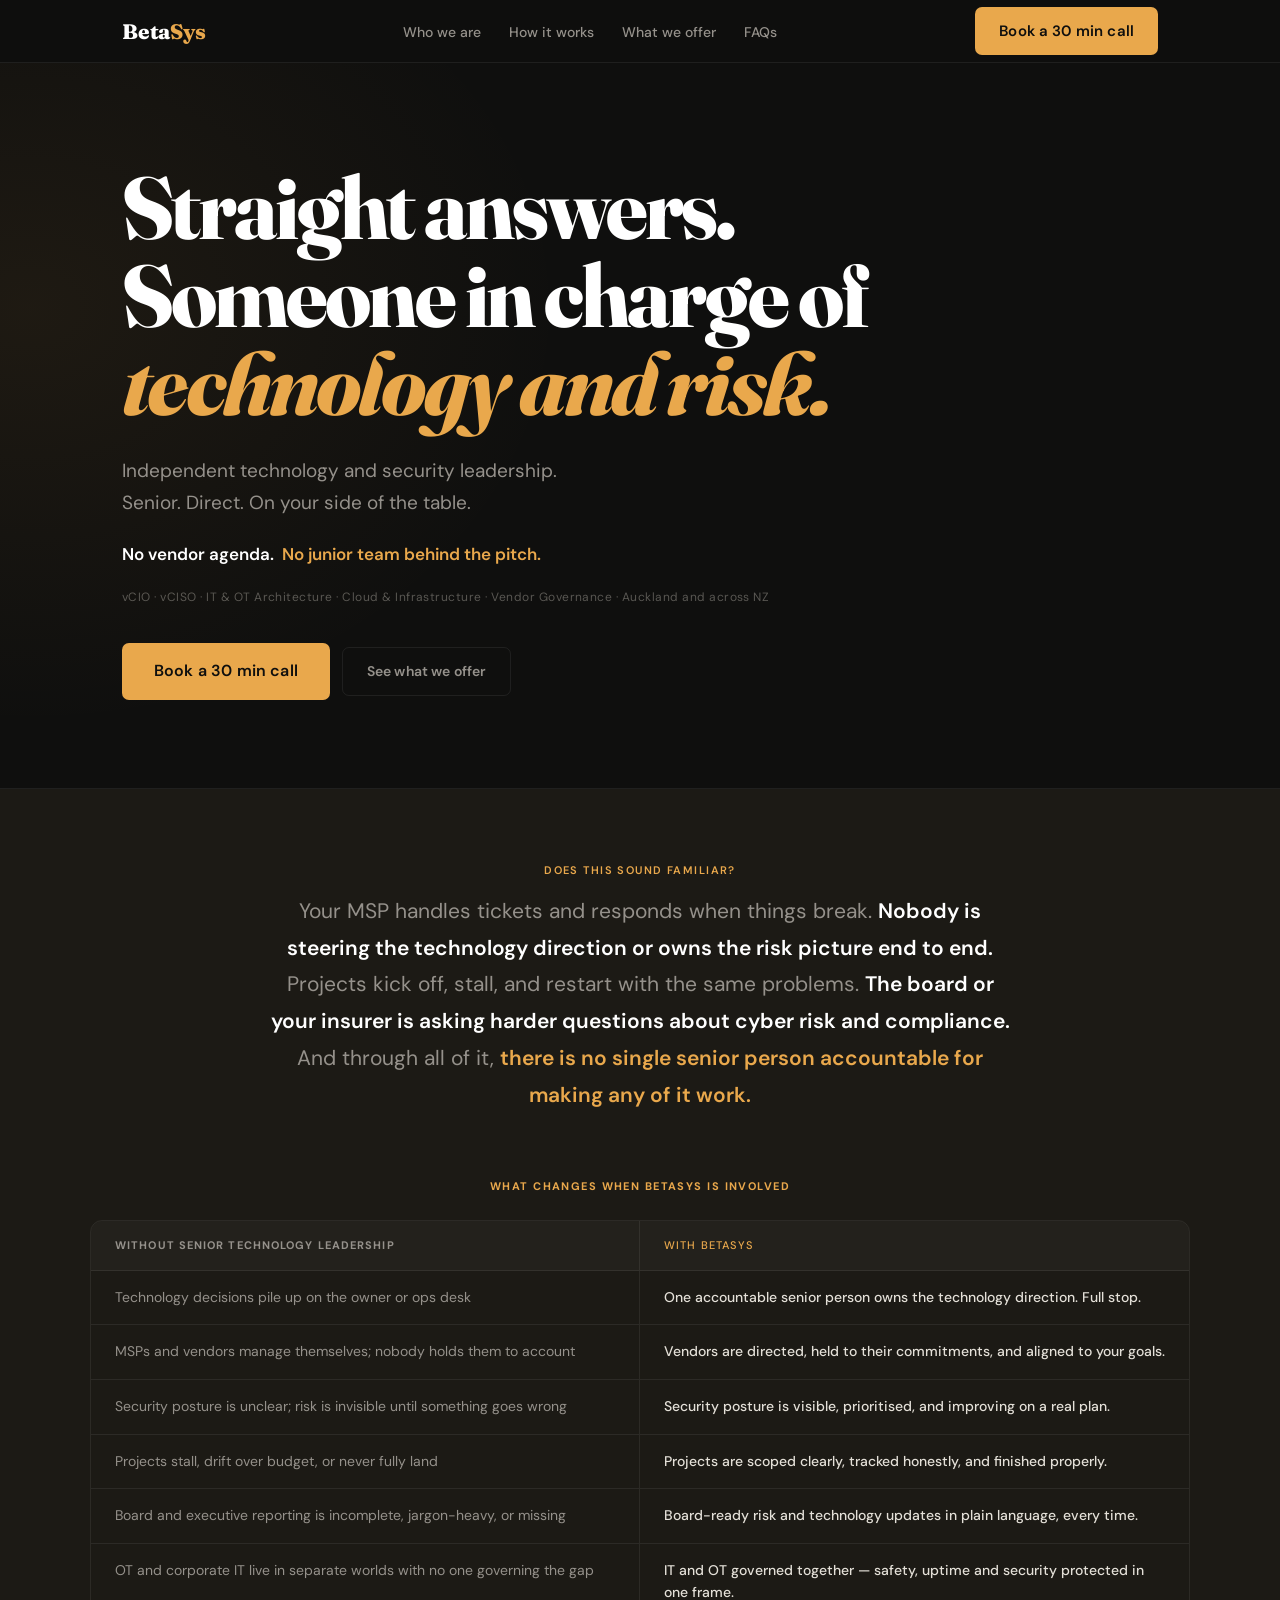
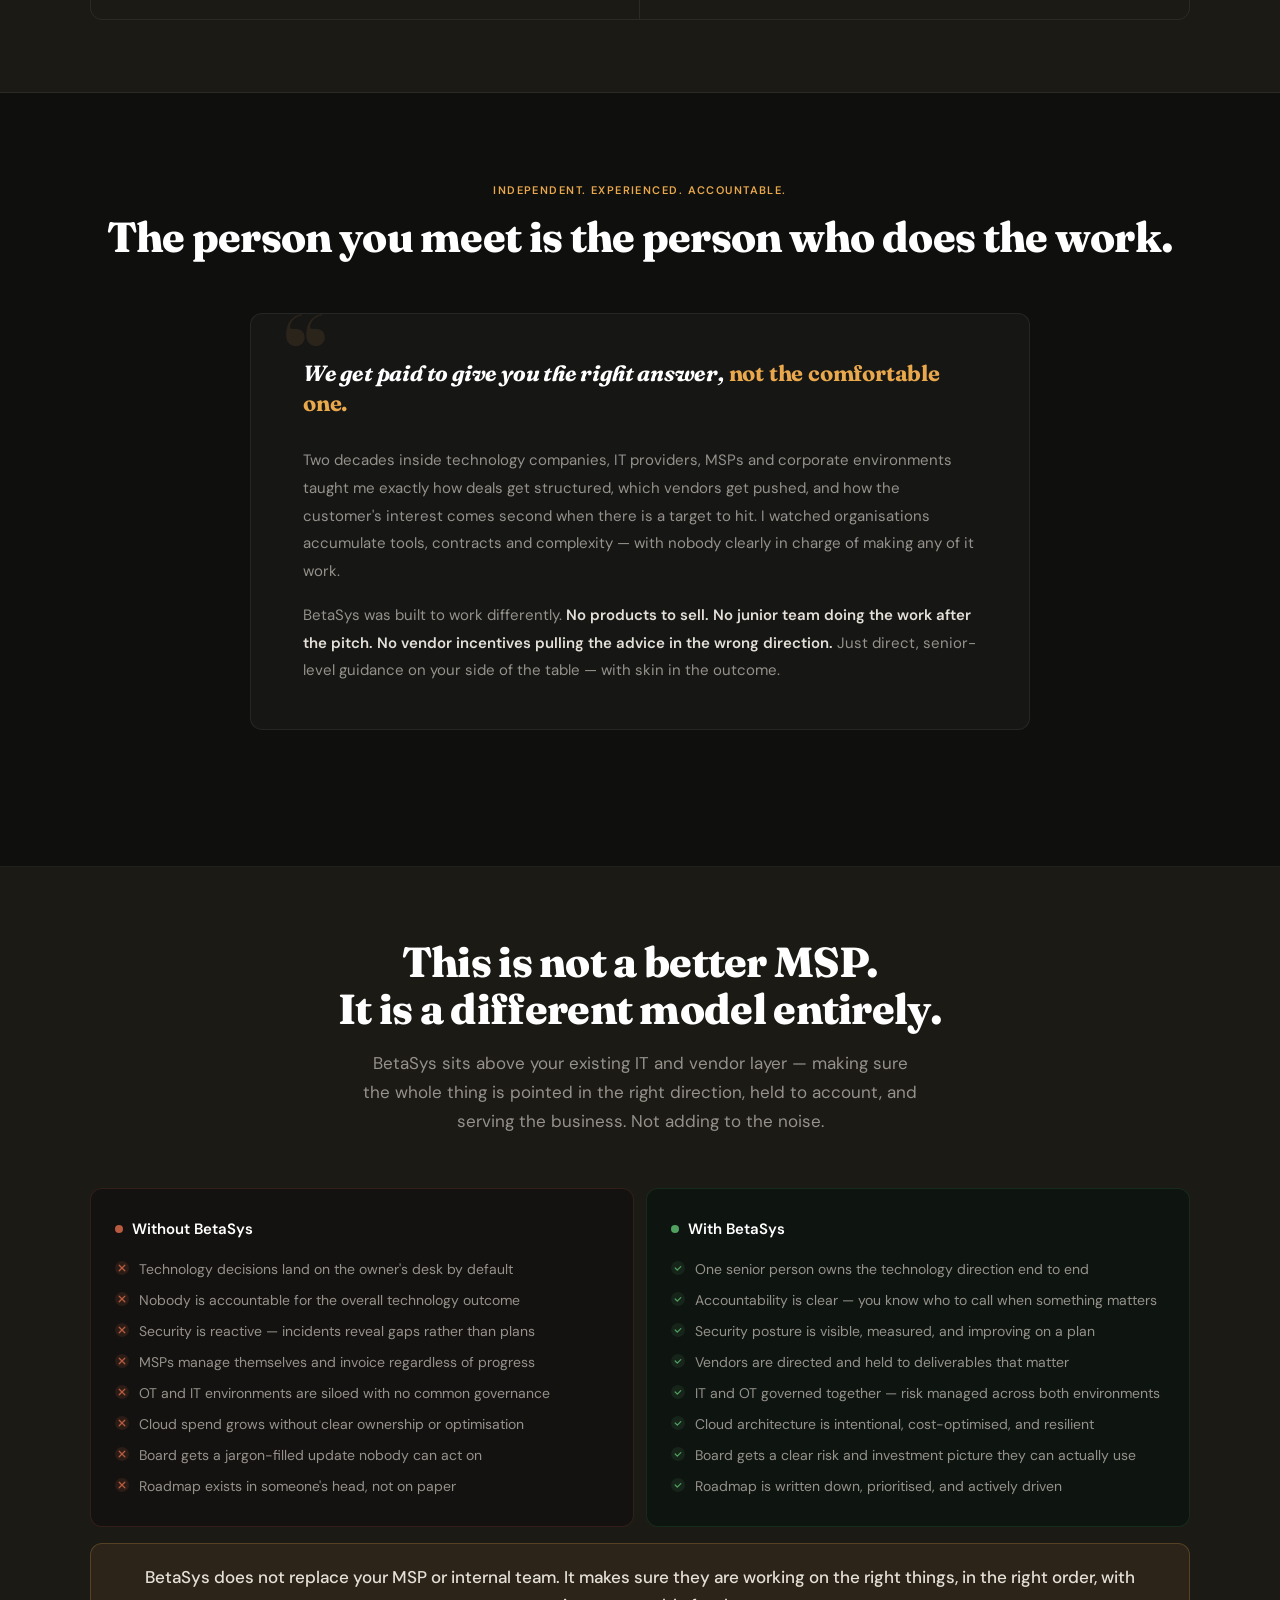
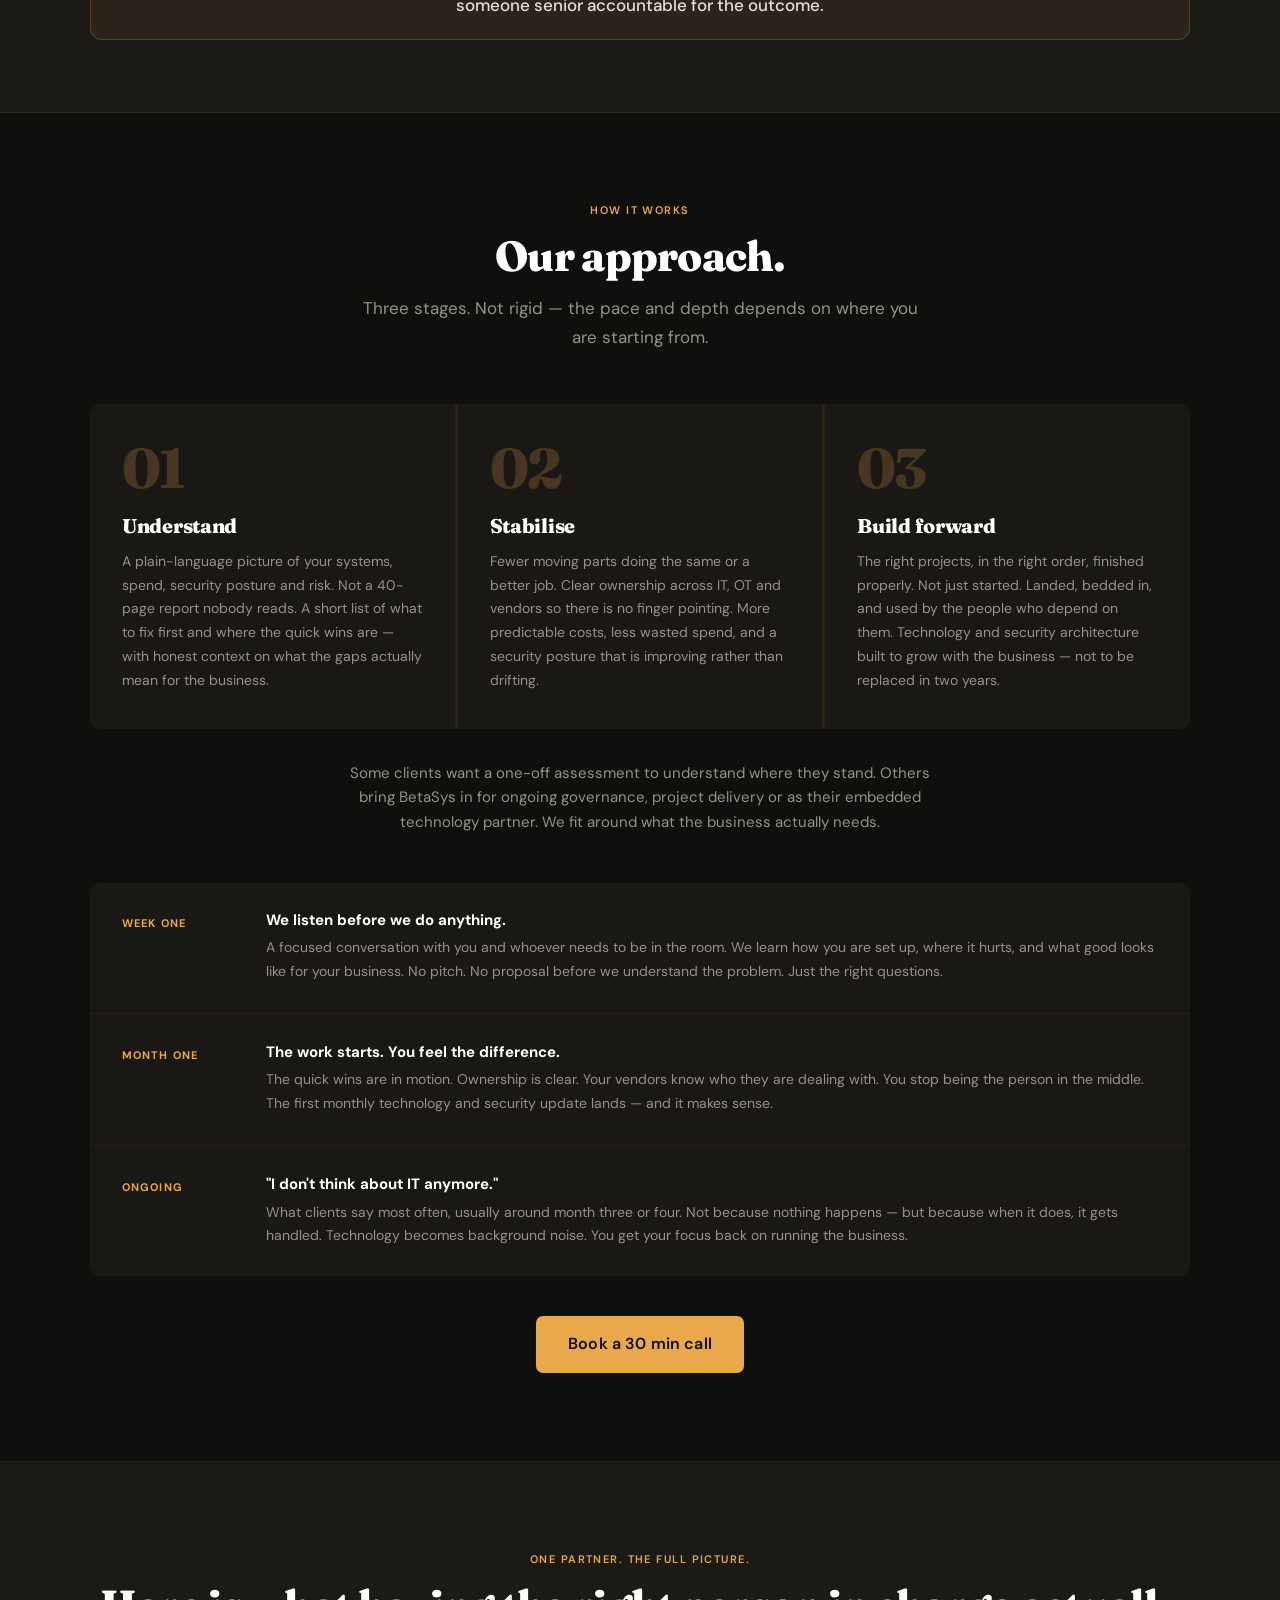
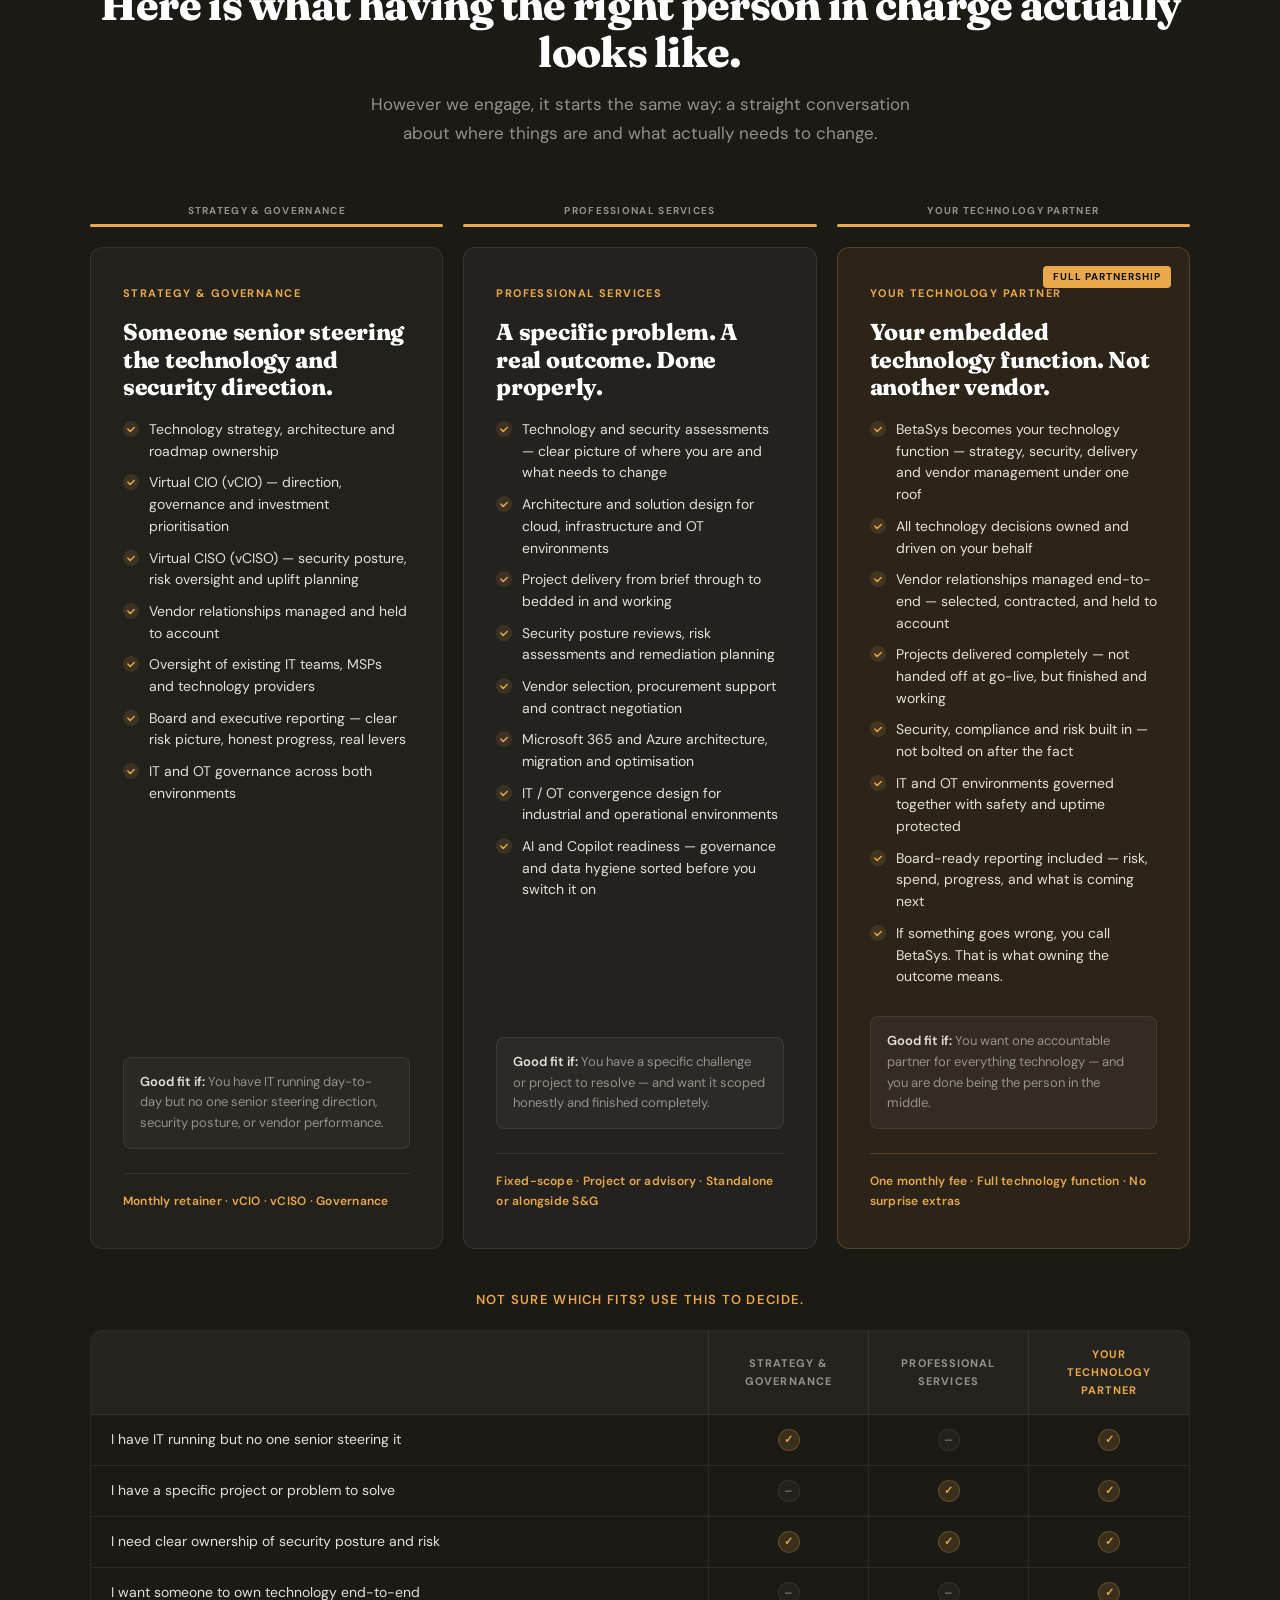
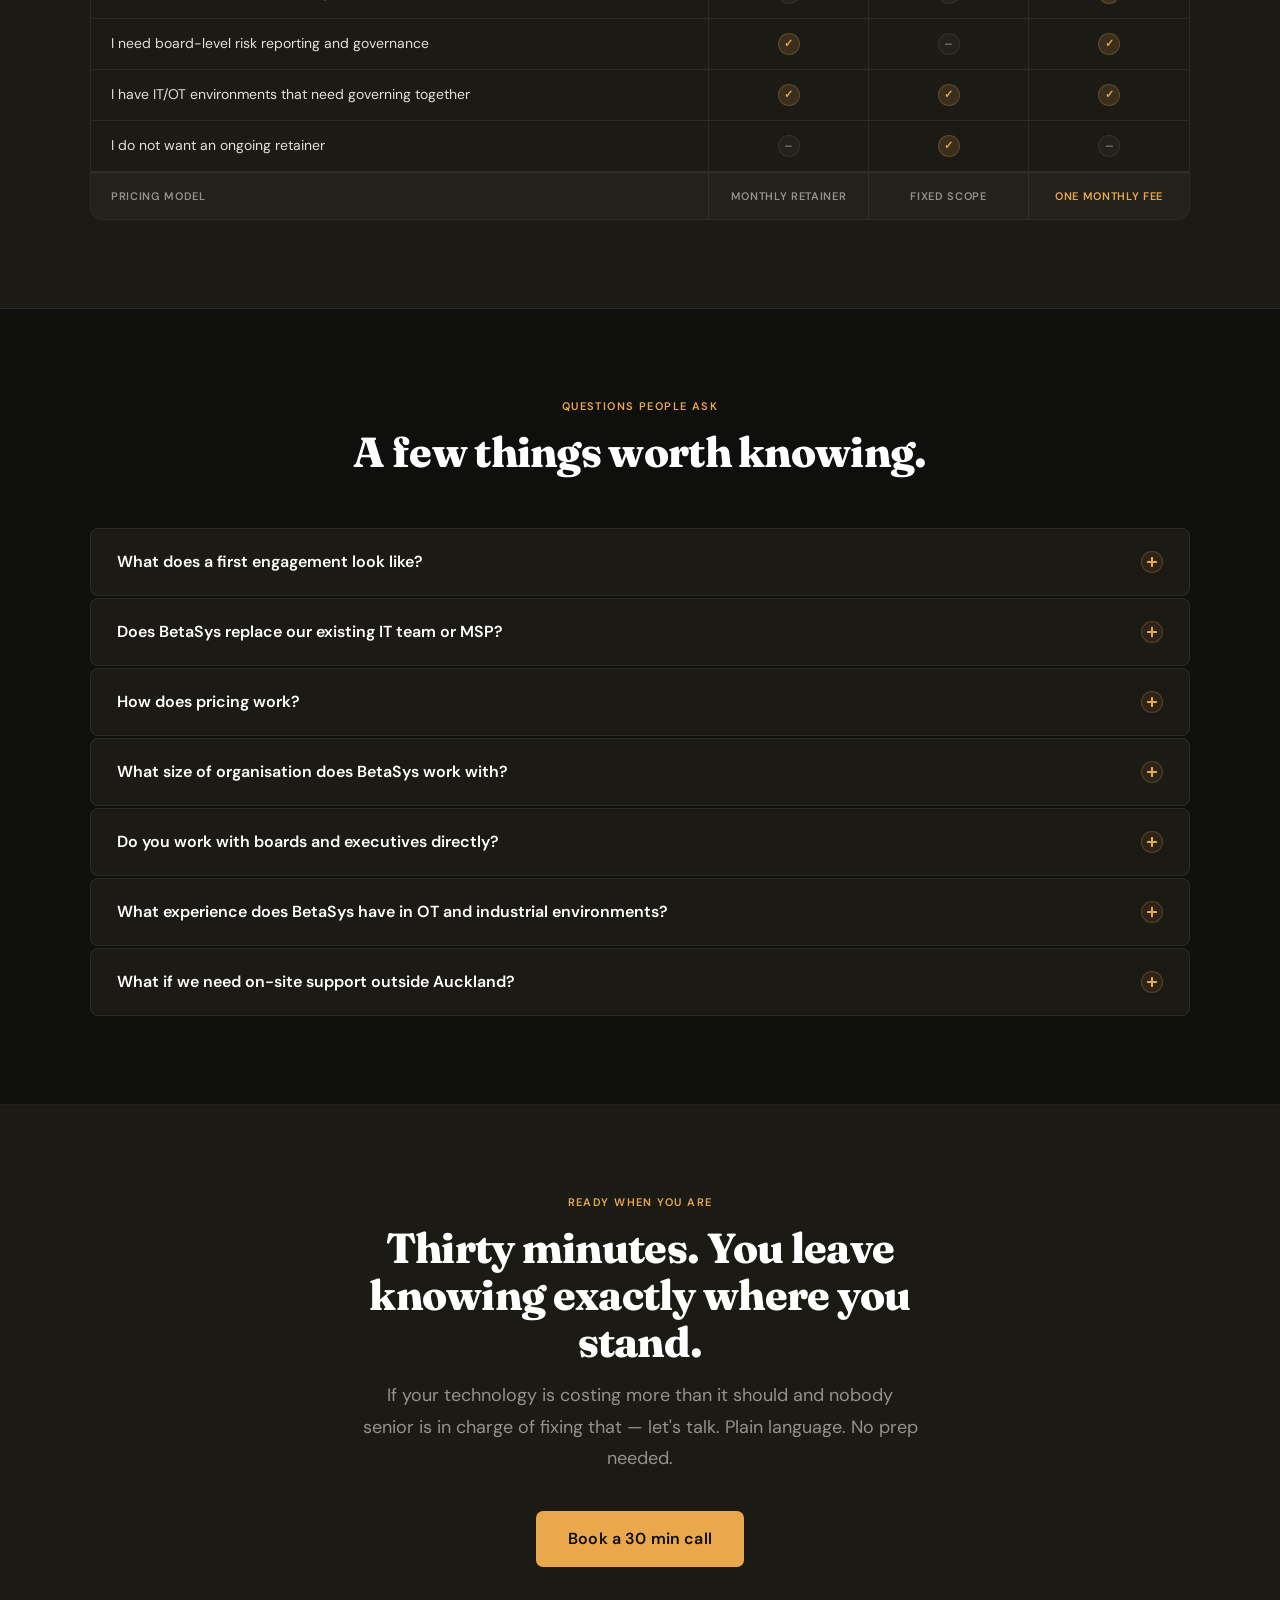
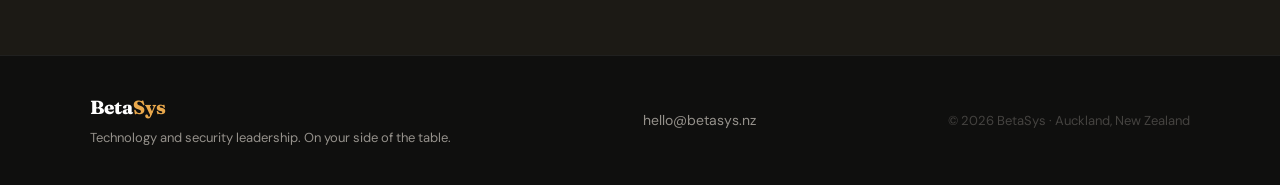
==== index.html @ af561f3f "Add files via upload" ====
<!DOCTYPE html>
<html lang="en">
<head>
  <meta charset="UTF-8" />
  <meta name="viewport" content="width=device-width, initial-scale=1.0" />
  <title>Technology &amp; Security Leadership · BetaSys · New Zealand</title>
  <meta name="description" content="BetaSys — independent vCIO, vCISO, cloud, OT and technology leadership for New Zealand businesses. No vendor incentives. No jargon. Auckland and across NZ." />
  <link rel="preconnect" href="https://fonts.googleapis.com" />
  <link rel="preconnect" href="https://fonts.gstatic.com" crossorigin />
  <link href="https://fonts.googleapis.com/css2?family=Fraunces:ital,opsz,wght@0,9..144,700;0,9..144,800;1,9..144,800&family=DM+Sans:ital,wght@0,300;0,400;0,500;0,600;1,400&display=swap" rel="stylesheet" />

  <style>
    *, *::before, *::after { box-sizing: border-box; margin: 0; padding: 0; }

    :root {
      --bg:        #0f0f0e;
      --bg-warm:   #1c1a15;
      --border:    rgba(255,255,255,0.07);
      --border-h:  rgba(255,255,255,0.13);
      --amber:     #e9a84c;
      --amber2:    #f2c078;
      --amber-dim: rgba(233,168,76,0.08);
      --amber-bd:  rgba(233,168,76,0.22);
      --text:      #e4e0d8;
      --muted:     #95918b;
      --white:     #ffffff;
      --radius:    12px;
      --max:       1100px;
      --head:      Fraunces, serif;
    }

    html { scroll-behavior: smooth; }

    body {
      background: var(--bg);
      color: var(--text);
      font-family: 'DM Sans', sans-serif;
      font-size: 17px;
      line-height: 1.65;
      -webkit-font-smoothing: antialiased;
    }

    /* NAV */
    nav {
      position: sticky; top: 0; z-index: 100;
      background: rgba(15,15,14,0.94);
      backdrop-filter: blur(18px);
      border-bottom: 1px solid var(--border);
    }
    .nav-inner {
      max-width: var(--max); margin: 0 auto;
      padding: 0 32px; height: 62px;
      display: flex; align-items: center; justify-content: space-between;
    }
    .logo { font-family: var(--head); font-size: 21px; font-weight: 800; color: var(--white); text-decoration: none; letter-spacing: -0.2px; }
    .logo span { color: var(--amber); }
    .nav-links { display: flex; gap: 28px; list-style: none; align-items: center; }
    .nav-links a { color: var(--muted); text-decoration: none; font-size: 14px; font-weight: 500; transition: color .18s; }
    .nav-links a:hover { color: var(--text); }

    /* BUTTONS */
    .btn {
      display: inline-block; padding: 12px 24px; border-radius: 7px;
      font-size: 15px; font-weight: 600; text-decoration: none; border: none;
      cursor: pointer; font-family: 'DM Sans', sans-serif;
      transition: all .2s; letter-spacing: 0.01em; white-space: nowrap;
    }
    .btn-primary { background: var(--amber); color: #0f0f0e; }
    .btn-primary:hover { background: var(--amber2); transform: translateY(-1px); box-shadow: 0 5px 22px rgba(233,168,76,0.28); }
    .btn-ghost { background: transparent; color: var(--muted); border: 1px solid var(--border); font-size: 14px; }
    .btn-ghost:hover { border-color: var(--border-h); color: var(--text); }
    .btn-large { padding: 15px 32px; font-size: 16px; }

    /* SHARED */
    section { padding: 88px 32px; position: relative; z-index: 1; }
    .inner { max-width: var(--max); margin: 0 auto; }
    .sec-label {
      display: block; font-size: 11px; font-weight: 600;
      letter-spacing: 0.13em; text-transform: uppercase;
      color: var(--amber); margin-bottom: 14px; text-align: center;
    }
    .sec-heading {
      font-family: var(--head); font-size: clamp(28px, 3.8vw, 42px);
      font-weight: 800; line-height: 1.12; letter-spacing: -0.7px;
      color: var(--white); margin-bottom: 14px; text-align: center;
    }
    .sec-sub { font-size: 17px; color: var(--muted); line-height: 1.7; max-width: 560px; margin: 0 auto; text-align: center; }
    .sec-hd { margin-bottom: 52px; }

    /* HERO */
    .hero-wrap { position: relative; overflow: hidden; border-bottom: 1px solid var(--border); }
    .hero-glow {
      position: absolute; top: -160px; left: -240px;
      width: 900px; height: 900px;
      background: radial-gradient(ellipse at 30% 45%, rgba(233,168,76,0.07) 0, transparent 60%);
      pointer-events: none;
    }
    .hero { max-width: var(--max); margin: 0 auto; padding: 100px 32px 88px; position: relative; z-index: 1; }
    .hero h1 {
      font-family: var(--head); font-size: clamp(48px, 7vw, 88px);
      font-weight: 800; line-height: 1.0; letter-spacing: -3px;
      color: var(--white); margin-bottom: 28px; max-width: 820px;
    }
    .hero h1 em { font-style: italic; color: var(--amber); }
    .hero-sub { font-size: 19px; color: var(--muted); line-height: 1.7; max-width: 480px; margin-bottom: 20px; }
    .hero-callout { font-size: 17px; font-weight: 600; color: var(--amber); margin-bottom: 20px; display: block; }
    .hero-tag { font-size: 12px; color: rgba(149,145,139,0.55); letter-spacing: 0.04em; margin-bottom: 36px; display: block; }
    .hero-ctas { display: flex; gap: 12px; flex-wrap: wrap; align-items: center; }

    /* PAIN */
    .pain { background: var(--bg-warm); border-bottom: 1px solid var(--border); padding: 72px 32px; }
    .pain-statement {
      font-size: clamp(17px, 2.1vw, 21px); color: var(--text);
      line-height: 1.75; max-width: 740px; margin: 0 auto 48px; text-align: center;
    }
    .ps-muted { color: var(--muted); }
    .ps-white { color: var(--white); font-weight: 600; }
    .ps-amber { color: var(--amber); font-weight: 600; }

    /* COMP TABLE */
    .comp-wrap { margin-top: 64px; }
    .comp-label { text-align: center; font-size: 11px; font-weight: 700; letter-spacing: 0.13em; text-transform: uppercase; color: var(--amber); margin-bottom: 24px; display: block; }
    .comp-table { border: 1px solid var(--border); border-radius: var(--radius); overflow: hidden; }
    .comp-head { display: grid; grid-template-columns: 1fr 1fr; background: rgba(255,255,255,0.03); border-bottom: 1px solid var(--border); }
    .comp-row  { display: grid; grid-template-columns: 1fr 1fr; border-bottom: 1px solid var(--border); transition: background .15s; }
    .comp-row:last-child { border-bottom: none; }
    .comp-row:hover { background: rgba(255,255,255,0.02); }
    .comp-cell { padding: 16px 24px; font-size: 14px; line-height: 1.55; border-right: 1px solid var(--border); }
    .comp-cell:last-child { border-right: none; }
    .comp-cell.head { font-size: 11px; font-weight: 700; letter-spacing: 0.1em; text-transform: uppercase; color: var(--muted); }
    .comp-cell.head.ours { color: var(--amber); }
    .comp-cell.theirs { color: var(--muted); }
    .comp-cell.ours { color: var(--text); font-weight: 500; }

    /* ABOUT / ORIGIN */
    .origin-panel {
      background: rgba(255,255,255,0.03); border: 1px solid var(--border);
      border-radius: var(--radius); padding: 44px 52px;
      margin: 0 auto 48px; position: relative; overflow: hidden; max-width: 780px;
    }
    .origin-panel::before {
      content: '\201C'; position: absolute; top: -4px; left: 34px;
      font-family: var(--head); font-size: 100px; font-weight: 800;
      color: rgba(233,168,76,0.1); line-height: 1; pointer-events: none;
    }
    .origin-pull {
      font-family: var(--head); font-size: clamp(17px, 2vw, 22px);
      font-weight: 700; font-style: italic; color: var(--white);
      line-height: 1.4; letter-spacing: -0.2px; margin-bottom: 28px;
      position: relative; z-index: 1; max-width: 700px;
    }
    .origin-pull em { color: var(--amber); font-style: normal; }
    .origin-body { font-size: 15px; color: var(--muted); line-height: 1.85; position: relative; z-index: 1; }
    .origin-body p + p { margin-top: 16px; }
    .origin-body strong { color: var(--text); font-weight: 600; }

    /* PERSON CARD */
    .t-card {
      background: rgba(255,255,255,0.04); border: 1px solid var(--border);
      border-radius: var(--radius); padding: 36px 32px; transition: border-color .22s;
      text-align: center; display: flex; flex-direction: column; align-items: center;
      max-width: 540px; margin: 0 auto;
    }
    .t-card:hover { border-color: var(--amber-bd); }
    .t-avatar {
      width: 52px; height: 52px; border-radius: 50%;
      background: var(--amber-dim); border: 2px solid var(--amber-bd);
      display: flex; align-items: center; justify-content: center;
      font-family: var(--head); font-size: 16px; font-weight: 700;
      color: var(--amber); margin-bottom: 18px;
    }
    .t-name { font-family: 'DM Sans', sans-serif; font-size: 19px; font-weight: 600; color: var(--white); margin-bottom: 4px; }
    .t-role { font-size: 11px; font-weight: 600; letter-spacing: 0.08em; text-transform: uppercase; color: var(--amber); margin-bottom: 16px; }
    .t-divider { width: 32px; height: 1px; background: var(--amber-bd); margin: 0 auto 16px; }
    .t-card p { font-size: 15px; color: var(--muted); line-height: 1.8; max-width: 420px; }
    .team-footer {
      background: var(--amber-dim); border: 1px solid var(--amber-bd);
      border-radius: var(--radius); padding: 20px 28px; text-align: center; margin-top: 16px;
      max-width: 540px; margin-left: auto; margin-right: auto;
    }
    .team-footer p { font-family: 'DM Sans', sans-serif; font-size: 17px; font-weight: 500; color: var(--text); line-height: 1.6; }

    /* OPTIONS / TIERS */
    .tier-connector { display: grid; grid-template-columns: 1fr 1fr 1fr; gap: 20px; margin-bottom: 0; }
    .tier-label-wrap { display: flex; flex-direction: column; align-items: center; gap: 0; }
    .tier-label-text { font-size: 10px; font-weight: 700; letter-spacing: 0.13em; text-transform: uppercase; color: var(--muted); padding: 4px 0; }
    .tier-line { width: 100%; height: 3px; border-radius: 2px; background: var(--border); }
    .tier-line.active { background: var(--amber); }
    .options-grid { display: grid; grid-template-columns: 1fr 1fr 1fr; gap: 20px; margin-top: 20px; align-items: stretch; }
    .opt-card { display: flex; flex-direction: column; border-radius: var(--radius); padding: 36px 32px; border: 1px solid var(--border); transition: border-color .22s; }
    .opt-card:hover { border-color: var(--border-h); }
    .opt-card.tier-sg { background: rgba(255,255,255,0.03); }
    .opt-card.tier-ps { background: rgba(255,255,255,0.04); border-color: rgba(255,255,255,0.09); }
    .opt-card.tier-ytt { background: var(--amber-dim); border-color: var(--amber-bd); position: relative; overflow: hidden; }
    .opt-card.tier-ytt:hover { border-color: rgba(233,168,76,0.4); }
    .opt-card.tier-ytt::after {
      content: 'Full Partnership'; position: absolute; top: 18px; right: 18px;
      font-size: 10px; font-weight: 700; letter-spacing: 0.1em; text-transform: uppercase;
      color: #0f0f0e; background: var(--amber); padding: 3px 10px; border-radius: 4px;
    }
    .opt-label { font-size: 11px; font-weight: 700; letter-spacing: 0.13em; text-transform: uppercase; color: var(--amber); margin-bottom: 16px; }
    .opt-card h3 { font-family: var(--head); font-size: clamp(18px,1.8vw,24px); font-weight: 800; line-height: 1.2; letter-spacing: -0.3px; color: var(--white); margin-bottom: 18px; }
    .opt-includes { list-style: none; display: flex; flex-direction: column; gap: 10px; margin-bottom: 28px; flex-grow: 1; }
    .opt-includes li { display: flex; align-items: flex-start; gap: 10px; font-size: 14px; color: var(--text); line-height: 1.55; }
    .opt-includes li::before {
      content: ''; width: 16px; height: 16px; flex-shrink: 0; margin-top: 2px;
      background: url("data:image/svg+xml,%3Csvg xmlns='http://www.w3.org/2000/svg' viewBox='0 0 20 20'%3E%3Ccircle cx='10' cy='10' r='10' fill='%23e9a84c' fill-opacity='.13'/%3E%3Cpath d='M6 10l3 3 5-5' stroke='%23e9a84c' stroke-width='1.8' stroke-linecap='round' stroke-linejoin='round' fill='none'/%3E%3C/svg%3E") center/cover no-repeat;
    }
    .opt-fit { font-size: 13px; color: var(--muted); line-height: 1.6; padding: 14px 16px; border-radius: 8px; background: rgba(255,255,255,0.04); border: 1px solid var(--border); margin-bottom: 24px; flex-shrink: 0; }
    .opt-fit strong { color: var(--text); font-weight: 600; }
    .opt-footer { font-size: 12px; font-weight: 600; color: var(--amber); padding-top: 18px; border-top: 1px solid var(--border); letter-spacing: 0.02em; margin-top: auto; }
    .opt-card.tier-ytt .opt-footer { border-color: var(--amber-bd); }

    /* DECISION MATRIX */
    .matrix-wrap { margin-top: 40px; }
    .matrix-intro { text-align: center; font-size: 13px; font-weight: 600; letter-spacing: 0.1em; text-transform: uppercase; color: var(--amber); margin-bottom: 20px; }
    .matrix { border: 1px solid var(--border); border-radius: var(--radius); overflow: hidden; }
    .matrix-head,
    .matrix-row,
    .matrix-foot { display: grid; grid-template-columns: 1fr 160px 160px 160px; }
    .matrix-head { background: rgba(255,255,255,0.04); border-bottom: 1px solid var(--border); }
    .matrix-row { border-bottom: 1px solid var(--border); transition: background .15s; }
    .matrix-row:last-child { border-bottom: none; }
    .matrix-row:hover { background: rgba(255,255,255,0.02); }
    .matrix-foot { background: rgba(255,255,255,0.03); border-top: 1px solid var(--border); }
    .mx-cell { padding: 14px 20px; display: flex; align-items: center; border-right: 1px solid var(--border); }
    .mx-cell:last-child { border-right: none; }
    .mx-cell.mx-col-head { justify-content: center; text-align: center; font-size: 11px; font-weight: 700; letter-spacing: 0.1em; text-transform: uppercase; color: var(--muted); }
    .mx-cell.mx-col-head.mx-ytt { color: var(--amber); }
    .mx-cell.mx-row-label { font-size: 14px; color: var(--text); line-height: 1.5; }
    .mx-cell.mx-val { justify-content: center; }
    .mx-yes { width: 22px; height: 22px; border-radius: 50%; flex-shrink: 0; background: rgba(233,168,76,0.15); border: 1px solid var(--amber-bd); display: flex; align-items: center; justify-content: center; font-size: 11px; color: var(--amber); font-weight: 700; }
    .mx-no  { width: 22px; height: 22px; border-radius: 50%; flex-shrink: 0; background: rgba(255,255,255,0.03); border: 1px solid var(--border); display: flex; align-items: center; justify-content: center; font-size: 13px; color: var(--muted); line-height: 1; }
    .mx-cell.mx-foot-label { font-size: 11px; font-weight: 600; letter-spacing: 0.06em; text-transform: uppercase; color: var(--muted); justify-content: center; text-align: center; }
    .mx-cell.mx-foot-label.mx-ytt { color: var(--amber); }

    /* STEPS / HOW IT WORKS */
    .steps-row { display: grid; grid-template-columns: repeat(3,1fr); gap: 3px; background: rgba(233,168,76,0.12); border-radius: var(--radius); overflow: hidden; margin-bottom: 32px; }
    .step { background: #1a1814; padding: 36px 32px; transition: background .22s; }
    .step:hover { background: #1f1c17; }
    .step-num { font-family: var(--head); font-size: 56px; font-weight: 800; color: rgba(233,168,76,0.22); line-height: 1; margin-bottom: 18px; transition: color .25s; display: block; letter-spacing: -2px; }
    .step:hover .step-num { color: rgba(233,168,76,0.5); }
    .step h3 { font-family: var(--head); font-size: 20px; font-weight: 800; color: var(--white); margin-bottom: 12px; line-height: 1.2; letter-spacing: -0.3px; }
    .step p  { font-size: 14px; color: var(--muted); line-height: 1.7; }
    .steps-note { text-align: center; font-size: 15px; color: var(--muted); line-height: 1.65; max-width: 580px; margin: 0 auto; }
    .mid-cta { text-align: center; }

    /* TIMELINE */
    .timeline { margin-top: 48px; display: flex; flex-direction: column; gap: 3px; background: var(--amber-dim); border-radius: var(--radius); overflow: hidden; }
    .tl-item { background: #1a1814; padding: 28px 32px; display: grid; grid-template-columns: 120px 1fr; gap: 24px; align-items: start; transition: background .2s; }
    .tl-item:hover { background: #1f1c17; }
    .tl-when  { font-size: 11px; font-weight: 700; letter-spacing: 0.1em; text-transform: uppercase; color: var(--amber); padding-top: 3px; }
    .tl-title { font-size: 15px; font-weight: 700; color: var(--white); margin-bottom: 6px; line-height: 1.3; }
    .tl-body  { font-size: 14px; color: var(--muted); line-height: 1.7; }

    /* BEFORE / AFTER */
    .ba-grid { display: grid; grid-template-columns: 1fr 1fr; gap: 12px; margin-bottom: 0; }
    .ba-card { border-radius: var(--radius); padding: 28px 24px; border: 1px solid var(--border); }
    .ba-card.bef { background: #141210; border-color: rgba(180,90,60,0.18); }
    .ba-card.aft { background: #0e1410; border-color: rgba(70,150,80,0.18); }
    .ba-head { display: flex; align-items: center; gap: 9px; margin-bottom: 16px; }
    .ba-dot { width: 8px; height: 8px; border-radius: 50%; flex-shrink: 0; }
    .bef .ba-dot { background: #b85a40; }
    .aft .ba-dot { background: #50a060; }
    .ba-head h3 { font-size: 15px; font-weight: 600; color: var(--white); }
    .ba-list { list-style: none; display: flex; flex-direction: column; gap: 8px; }
    .ba-list li { display: flex; align-items: flex-start; gap: 10px; font-size: 14px; color: var(--muted); }
    .ba-list li::before { content: ''; width: 14px; height: 14px; flex-shrink: 0; margin-top: 3px; }
    .bef .ba-list li::before { background: url("data:image/svg+xml,%3Csvg xmlns='http://www.w3.org/2000/svg' viewBox='0 0 20 20'%3E%3Ccircle cx='10' cy='10' r='10' fill='%23b85a40' fill-opacity='.14'/%3E%3Cpath d='M6 14l8-8M14 14L6 6' stroke='%23b85a40' stroke-width='1.8' stroke-linecap='round' fill='none'/%3E%3C/svg%3E") center/cover no-repeat; }
    .aft .ba-list li::before { background: url("data:image/svg+xml,%3Csvg xmlns='http://www.w3.org/2000/svg' viewBox='0 0 20 20'%3E%3Ccircle cx='10' cy='10' r='10' fill='%2350a060' fill-opacity='.12'/%3E%3Cpath d='M6 10l3 3 5-5' stroke='%2350a060' stroke-width='1.8' stroke-linecap='round' stroke-linejoin='round' fill='none'/%3E%3C/svg%3E") center/cover no-repeat; }
    .ba-closer-panel { background: var(--amber-dim); border: 1px solid var(--amber-bd); border-radius: var(--radius); padding: 20px 24px; text-align: center; margin-top: 16px; }
    .ba-closer-panel p { font-family: 'DM Sans', sans-serif; font-size: 17px; font-weight: 500; color: var(--text); line-height: 1.6; }

    /* FAQ */
    .faq-list { display: flex; flex-direction: column; gap: 2px; }
    .faq-item { border-radius: 8px; overflow: hidden; background: var(--bg-warm); border: 1px solid var(--border); }
    .faq-q { display: flex; align-items: center; justify-content: space-between; padding: 22px 26px; cursor: pointer; gap: 16px; transition: background .18s; list-style: none; }
    .faq-q:hover { background: rgba(255,255,255,0.02); }
    .faq-q-text { font-size: 16px; font-weight: 600; color: var(--white); line-height: 1.35; }
    .faq-icon { width: 22px; height: 22px; flex-shrink: 0; border-radius: 50%; background: var(--amber-dim); border: 1px solid var(--amber-bd); display: flex; align-items: center; justify-content: center; transition: background .2s; }
    .faq-icon svg { width: 10px; height: 10px; stroke: var(--amber); stroke-width: 2.5; fill: none; transition: transform .25s; }
    .faq-item.open .faq-icon { background: var(--amber); }
    .faq-item.open .faq-icon svg { stroke: #0f0f0e; transform: rotate(45deg); }
    .faq-a { max-height: 0; overflow: hidden; transition: max-height .35s ease, padding .3s ease; padding: 0 26px; }
    .faq-item.open .faq-a { max-height: 800px; padding: 0 26px 22px; }
    .faq-a p { font-size: 15px; color: var(--muted); line-height: 1.75; }
    .faq-a p + p { margin-top: 12px; }
    .faq-a strong { color: var(--text); font-weight: 600; }

    /* CTA */
    .cta { background: var(--bg-warm); }
    .cta-inner { max-width: 560px; margin: 0 auto; text-align: center; }
    .cta-copy { font-size: 18px; color: var(--muted); line-height: 1.75; margin-bottom: 36px; }
    .cta-buttons { display: flex; flex-direction: column; align-items: center; gap: 14px; }
    .cta-secondary { font-size: 14px; color: var(--muted); }
    .cta-secondary a { color: var(--amber); text-decoration: none; border-bottom: 1px solid var(--amber-bd); transition: border-color .18s; }
    .cta-secondary a:hover { border-color: var(--amber); }

    /* FOOTER */
    footer { border-top: 1px solid var(--border); padding: 36px 32px; }
    .footer-inner { max-width: var(--max); margin: 0 auto; display: flex; align-items: center; justify-content: space-between; gap: 24px; flex-wrap: wrap; }
    .f-logo { font-family: var(--head); font-size: 19px; font-weight: 800; color: var(--white); }
    .f-logo span { color: var(--amber); }
    .f-tagline { font-size: 13px; color: var(--muted); margin-top: 4px; }
    .f-contact { display: flex; flex-direction: column; gap: 5px; font-size: 14px; }
    .f-contact a { color: var(--muted); text-decoration: none; transition: color .18s; }
    .f-contact a:hover { color: var(--amber); }
    .f-copy { font-size: 13px; color: rgba(149,145,139,0.4); }

    /* FADE IN */
    .fi { opacity: 1; transform: none; transition: opacity .5s ease, transform .5s ease; }
    .js-ready .fi { opacity: 0; transform: translateY(18px); }
    .js-ready .fi.on { opacity: 1; transform: none; }

    /* RESPONSIVE */
    @media (max-width: 900px) {
      .options-grid, .tier-connector { grid-template-columns: 1fr; gap: 16px; }
      .opt-card.tier-ytt::after { display: none; }
      .steps-row { grid-template-columns: 1fr; background: none; gap: 12px; }
      .step { border-radius: var(--radius); }
      .ba-grid { grid-template-columns: 1fr; }
      .nav-links { display: none; }
      .matrix-wrap { overflow-x: auto; }
      .matrix { min-width: 600px; }
      section { padding: 64px 24px; }
      .hero { padding: 72px 24px 64px; }
      .origin-panel { padding: 28px; }
    }
    @media (max-width: 600px) {
      .hero h1 { letter-spacing: -2px; }
      .hero-ctas { flex-direction: column; align-items: flex-start; }
      .footer-inner { flex-direction: column; align-items: flex-start; }
      .comp-head, .comp-row { grid-template-columns: 1fr; }
      .comp-cell.theirs { border-bottom: 1px solid var(--border); background: rgba(180,90,60,0.04); }
      .comp-cell.ours { background: rgba(233,168,76,0.04); }
      .tl-item { grid-template-columns: 1fr; gap: 8px; }
    }
  </style>
</head>

<body>

<!-- ── NAV ─────────────────────────────────────────────── -->
<nav>
  <div class="nav-inner">
    <a href="#top" class="logo">Beta<span>Sys</span></a>
    <ul class="nav-links">
      <li><a href="#about">Who we are</a></li>
      <li><a href="#how">How it works</a></li>
      <li><a href="#options">What we offer</a></li>
      <li><a href="#faq">FAQs</a></li>
    </ul>
    <a href="#cta" class="btn btn-primary">Book a 30&nbsp;min call</a>
  </div>
</nav>

<!-- ── HERO ────────────────────────────────────────────── -->
<div class="hero-wrap" id="top">
  <div class="hero-glow"></div>
  <div class="hero">
    <h1 class="fi">Straight answers.<br>Someone in charge of<br><em>technology and risk.</em></h1>
    <p class="hero-sub fi" style="transition-delay:.1s">Independent technology and security leadership. Senior. Direct. On your side of the table.</p>
    <span class="hero-callout fi" style="transition-delay:.16s">
      <span style="color:var(--white);font-weight:600">No vendor agenda.</span>&nbsp;
      <span style="color:var(--amber);font-weight:600">No junior team behind the pitch.</span>
    </span>
    <span class="hero-tag fi" style="transition-delay:.22s">vCIO &middot; vCISO &middot; IT &amp; OT Architecture &middot; Cloud &amp; Infrastructure &middot; Vendor Governance &middot; Auckland and across NZ</span>
    <div class="hero-ctas fi" style="transition-delay:.30s">
      <a href="#cta" class="btn btn-primary btn-large">Book a 30&nbsp;min call</a>
      <a href="#options" class="btn btn-ghost">See what we offer</a>
    </div>
  </div>
</div>

<!-- ── PAIN ────────────────────────────────────────────── -->
<section class="pain" id="pain">
  <div class="inner">
    <p class="sec-label fi">Does this sound familiar?</p>
    <div class="pain-statement fi">
      <span class="ps-muted">Your MSP handles tickets and responds when things break.</span>
      <span class="ps-white">Nobody is steering the technology direction or owns the risk picture end to end.</span>
      <span class="ps-muted">Projects kick off, stall, and restart with the same problems.</span>
      <span class="ps-white">The board or your insurer is asking harder questions about cyber risk and compliance.</span>
      <span class="ps-muted">And through all of it,</span>
      <span class="ps-amber">there is no single senior person accountable for making any of it work.</span>
    </div>

    <div class="comp-wrap fi" style="transition-delay:.08s">
      <span class="comp-label">What changes when BetaSys is involved</span>
      <div class="comp-table">
        <div class="comp-head">
          <div class="comp-cell head">Without senior technology leadership</div>
          <div class="comp-cell head ours">With BetaSys</div>
        </div>
        <div class="comp-row">
          <div class="comp-cell theirs">Technology decisions pile up on the owner or ops desk</div>
          <div class="comp-cell ours">One accountable senior person owns the technology direction. Full stop.</div>
        </div>
        <div class="comp-row">
          <div class="comp-cell theirs">MSPs and vendors manage themselves; nobody holds them to account</div>
          <div class="comp-cell ours">Vendors are directed, held to their commitments, and aligned to your goals.</div>
        </div>
        <div class="comp-row">
          <div class="comp-cell theirs">Security posture is unclear; risk is invisible until something goes wrong</div>
          <div class="comp-cell ours">Security posture is visible, prioritised, and improving on a real plan.</div>
        </div>
        <div class="comp-row">
          <div class="comp-cell theirs">Projects stall, drift over budget, or never fully land</div>
          <div class="comp-cell ours">Projects are scoped clearly, tracked honestly, and finished properly.</div>
        </div>
        <div class="comp-row">
          <div class="comp-cell theirs">Board and executive reporting is incomplete, jargon-heavy, or missing</div>
          <div class="comp-cell ours">Board-ready risk and technology updates in plain language, every time.</div>
        </div>
        <div class="comp-row">
          <div class="comp-cell theirs">OT and corporate IT live in separate worlds with no one governing the gap</div>
          <div class="comp-cell ours">IT and OT governed together — safety, uptime and security protected in one frame.</div>
        </div>
      </div>
    </div>
  </div>
</section>

<!-- ── ABOUT ────────────────────────────────────────────── -->
<section id="about" style="background:var(--bg);border-bottom:1px solid var(--border)">
  <div class="inner">
    <div class="sec-hd fi">
      <span class="sec-label">Independent. Experienced. Accountable.</span>
      <h2 class="sec-heading">The person you meet is the person who does the work.</h2>
    </div>

    <div class="origin-panel fi">
      <div class="origin-pull">We get paid to give you the right answer, <em>not the comfortable one.</em></div>
      <div class="origin-body">
        <p>Two decades inside technology companies, IT providers, MSPs and corporate environments taught me exactly how deals get structured, which vendors get pushed, and how the customer's interest comes second when there is a target to hit. I watched organisations accumulate tools, contracts and complexity — with nobody clearly in charge of making any of it work.</p>
        <p>BetaSys was built to work differently. <strong>No products to sell. No junior team doing the work after the pitch. No vendor incentives pulling the advice in the wrong direction.</strong> Just direct, senior-level guidance on your side of the table — with skin in the outcome.</p>
      </div>
    </div>

  </div>
</section>

<!-- ── NOT A BETTER MSP ─────────────────────────────────── -->
<section style="background:var(--bg-warm);border-bottom:1px solid var(--border);padding:72px 32px" id="compare">
  <div class="inner">
    <h2 class="sec-heading fi" style="margin-bottom:16px">This is not a better MSP.<br>It is a different model entirely.</h2>
    <p class="sec-sub fi" style="margin-bottom:52px;transition-delay:.05s">BetaSys sits above your existing IT and vendor layer — making sure the whole thing is pointed in the right direction, held to account, and serving the business. Not adding to the noise.</p>

    <div class="ba-grid fi" style="transition-delay:.08s">
      <div class="ba-card bef">
        <div class="ba-head">
          <span class="ba-dot"></span>
          <h3>Without BetaSys</h3>
        </div>
        <ul class="ba-list">
          <li>Technology decisions land on the owner's desk by default</li>
          <li>Nobody is accountable for the overall technology outcome</li>
          <li>Security is reactive — incidents reveal gaps rather than plans</li>
          <li>MSPs manage themselves and invoice regardless of progress</li>
          <li>OT and IT environments are siloed with no common governance</li>
          <li>Cloud spend grows without clear ownership or optimisation</li>
          <li>Board gets a jargon-filled update nobody can act on</li>
          <li>Roadmap exists in someone's head, not on paper</li>
        </ul>
      </div>
      <div class="ba-card aft">
        <div class="ba-head">
          <span class="ba-dot"></span>
          <h3>With BetaSys</h3>
        </div>
        <ul class="ba-list">
          <li>One senior person owns the technology direction end to end</li>
          <li>Accountability is clear — you know who to call when something matters</li>
          <li>Security posture is visible, measured, and improving on a plan</li>
          <li>Vendors are directed and held to deliverables that matter</li>
          <li>IT and OT governed together — risk managed across both environments</li>
          <li>Cloud architecture is intentional, cost-optimised, and resilient</li>
          <li>Board gets a clear risk and investment picture they can actually use</li>
          <li>Roadmap is written down, prioritised, and actively driven</li>
        </ul>
      </div>
    </div>

    <div class="ba-closer-panel fi" style="transition-delay:.14s">
      <p>BetaSys does not replace your MSP or internal team. It makes sure they are working on the right things, in the right order, with someone senior accountable for the outcome.</p>
    </div>
  </div>
</section>

<!-- ── HOW IT WORKS ─────────────────────────────────────── -->
<section id="how" style="background:var(--bg);border-bottom:1px solid var(--border)">
  <div class="inner">
    <div class="sec-hd fi">
      <span class="sec-label">How it works</span>
      <h2 class="sec-heading">Our approach.</h2>
      <p class="sec-sub">Three stages. Not rigid — the pace and depth depends on where you are starting from.</p>
    </div>

    <div class="steps-row fi" style="transition-delay:.06s">
      <div class="step">
        <span class="step-num">01</span>
        <h3>Understand</h3>
        <p>A plain-language picture of your systems, spend, security posture and risk. Not a 40-page report nobody reads. A short list of what to fix first and where the quick wins are — with honest context on what the gaps actually mean for the business.</p>
      </div>
      <div class="step">
        <span class="step-num">02</span>
        <h3>Stabilise</h3>
        <p>Fewer moving parts doing the same or a better job. Clear ownership across IT, OT and vendors so there is no finger pointing. More predictable costs, less wasted spend, and a security posture that is improving rather than drifting.</p>
      </div>
      <div class="step">
        <span class="step-num">03</span>
        <h3>Build forward</h3>
        <p>The right projects, in the right order, finished properly. Not just started. Landed, bedded in, and used by the people who depend on them. Technology and security architecture built to grow with the business — not to be replaced in two years.</p>
      </div>
    </div>

    <p class="steps-note fi" style="transition-delay:.14s">Some clients want a one-off assessment to understand where they stand. Others bring BetaSys in for ongoing governance, project delivery or as their embedded technology partner. We fit around what the business actually needs.</p>

    <div class="timeline fi" style="transition-delay:.22s;margin-top:48px">
      <div class="tl-item">
        <div class="tl-when">Week one</div>
        <div>
          <div class="tl-title">We listen before we do anything.</div>
          <div class="tl-body">A focused conversation with you and whoever needs to be in the room. We learn how you are set up, where it hurts, and what good looks like for your business. No pitch. No proposal before we understand the problem. Just the right questions.</div>
        </div>
      </div>
      <div class="tl-item">
        <div class="tl-when">Month one</div>
        <div>
          <div class="tl-title">The work starts. You feel the difference.</div>
          <div class="tl-body">The quick wins are in motion. Ownership is clear. Your vendors know who they are dealing with. You stop being the person in the middle. The first monthly technology and security update lands — and it makes sense.</div>
        </div>
      </div>
      <div class="tl-item">
        <div class="tl-when">Ongoing</div>
        <div>
          <div class="tl-title">"I don't think about IT anymore."</div>
          <div class="tl-body">What clients say most often, usually around month three or four. Not because nothing happens — but because when it does, it gets handled. Technology becomes background noise. You get your focus back on running the business.</div>
        </div>
      </div>
    </div>

    <div class="mid-cta fi" style="margin-top:40px;transition-delay:.28s">
      <a href="#cta" class="btn btn-primary btn-large">Book a 30&nbsp;min call</a>
    </div>
  </div>
</section>

<!-- ── WHAT WE OFFER ─────────────────────────────────────── -->
<section id="options" style="background:var(--bg-warm);border-bottom:1px solid var(--border)">
  <div class="inner">
    <div class="sec-hd fi">
      <span class="sec-label">One partner. The full picture.</span>
      <h2 class="sec-heading">Here is what having the right person in charge actually looks like.</h2>
      <p class="sec-sub">However we engage, it starts the same way: a straight conversation about where things are and what actually needs to change.</p>
    </div>

    <div class="tier-connector fi">
      <div class="tier-label-wrap">
        <span class="tier-label-text">Strategy &amp; Governance</span>
        <div class="tier-line active"></div>
      </div>
      <div class="tier-label-wrap">
        <span class="tier-label-text">Professional Services</span>
        <div class="tier-line active"></div>
      </div>
      <div class="tier-label-wrap">
        <span class="tier-label-text">Your Technology Partner</span>
        <div class="tier-line active"></div>
      </div>
    </div>

    <div class="options-grid">
      <!-- Tier 1 -->
      <div class="opt-card tier-sg fi">
        <div class="opt-label">Strategy &amp; Governance</div>
        <h3>Someone senior steering the technology and security direction.</h3>
        <ul class="opt-includes">
          <li>Technology strategy, architecture and roadmap ownership</li>
          <li>Virtual CIO (vCIO) — direction, governance and investment prioritisation</li>
          <li>Virtual CISO (vCISO) — security posture, risk oversight and uplift planning</li>
          <li>Vendor relationships managed and held to account</li>
          <li>Oversight of existing IT teams, MSPs and technology providers</li>
          <li>Board and executive reporting — clear risk picture, honest progress, real levers</li>
          <li>IT and OT governance across both environments</li>
        </ul>
        <div class="opt-fit"><strong>Good fit if:</strong> You have IT running day-to-day but no one senior steering direction, security posture, or vendor performance.</div>
        <div class="opt-footer">Monthly retainer &middot; vCIO &middot; vCISO &middot; Governance</div>
      </div>

      <!-- Tier 2 -->
      <div class="opt-card tier-ps fi" style="transition-delay:.07s">
        <div class="opt-label">Professional Services</div>
        <h3>A specific problem. A real outcome. Done properly.</h3>
        <ul class="opt-includes">
          <li>Technology and security assessments — clear picture of where you are and what needs to change</li>
          <li>Architecture and solution design for cloud, infrastructure and OT environments</li>
          <li>Project delivery from brief through to bedded in and working</li>
          <li>Security posture reviews, risk assessments and remediation planning</li>
          <li>Vendor selection, procurement support and contract negotiation</li>
          <li>Microsoft 365 and Azure architecture, migration and optimisation</li>
          <li>IT / OT convergence design for industrial and operational environments</li>
          <li>AI and Copilot readiness — governance and data hygiene sorted before you switch it on</li>
        </ul>
        <div class="opt-fit"><strong>Good fit if:</strong> You have a specific challenge or project to resolve — and want it scoped honestly and finished completely.</div>
        <div class="opt-footer">Fixed-scope &middot; Project or advisory &middot; Standalone or alongside S&amp;G</div>
      </div>

      <!-- Tier 3 -->
      <div class="opt-card tier-ytt fi" style="transition-delay:.14s">
        <div class="opt-label">Your Technology Partner</div>
        <h3>Your embedded technology function. Not another vendor.</h3>
        <ul class="opt-includes">
          <li>BetaSys becomes your technology function — strategy, security, delivery and vendor management under one roof</li>
          <li>All technology decisions owned and driven on your behalf</li>
          <li>Vendor relationships managed end-to-end — selected, contracted, and held to account</li>
          <li>Projects delivered completely — not handed off at go-live, but finished and working</li>
          <li>Security, compliance and risk built in — not bolted on after the fact</li>
          <li>IT and OT environments governed together with safety and uptime protected</li>
          <li>Board-ready reporting included — risk, spend, progress, and what is coming next</li>
          <li>If something goes wrong, you call BetaSys. That is what owning the outcome means.</li>
        </ul>
        <div class="opt-fit"><strong>Good fit if:</strong> You want one accountable partner for everything technology — and you are done being the person in the middle.</div>
        <div class="opt-footer">One monthly fee &middot; Full technology function &middot; No surprise extras</div>
      </div>
    </div>

    <!-- Decision matrix -->
    <div class="matrix-wrap fi" style="transition-delay:.18s">
      <p class="matrix-intro">Not sure which fits? Use this to decide.</p>
      <div class="matrix">
        <div class="matrix-head">
          <div class="mx-cell mx-col-head" style="justify-content:flex-start"></div>
          <div class="mx-cell mx-col-head">Strategy &amp;<br>Governance</div>
          <div class="mx-cell mx-col-head">Professional<br>Services</div>
          <div class="mx-cell mx-col-head mx-ytt">Your<br>Technology Partner</div>
        </div>
        <div class="matrix-row">
          <div class="mx-cell mx-row-label">I have IT running but no one senior steering it</div>
          <div class="mx-cell mx-val"><span class="mx-yes">✓</span></div>
          <div class="mx-cell mx-val"><span class="mx-no">–</span></div>
          <div class="mx-cell mx-val"><span class="mx-yes">✓</span></div>
        </div>
        <div class="matrix-row">
          <div class="mx-cell mx-row-label">I have a specific project or problem to solve</div>
          <div class="mx-cell mx-val"><span class="mx-no">–</span></div>
          <div class="mx-cell mx-val"><span class="mx-yes">✓</span></div>
          <div class="mx-cell mx-val"><span class="mx-yes">✓</span></div>
        </div>
        <div class="matrix-row">
          <div class="mx-cell mx-row-label">I need clear ownership of security posture and risk</div>
          <div class="mx-cell mx-val"><span class="mx-yes">✓</span></div>
          <div class="mx-cell mx-val"><span class="mx-yes">✓</span></div>
          <div class="mx-cell mx-val"><span class="mx-yes">✓</span></div>
        </div>
        <div class="matrix-row">
          <div class="mx-cell mx-row-label">I want someone to own technology end-to-end</div>
          <div class="mx-cell mx-val"><span class="mx-no">–</span></div>
          <div class="mx-cell mx-val"><span class="mx-no">–</span></div>
          <div class="mx-cell mx-val"><span class="mx-yes">✓</span></div>
        </div>
        <div class="matrix-row">
          <div class="mx-cell mx-row-label">I need board-level risk reporting and governance</div>
          <div class="mx-cell mx-val"><span class="mx-yes">✓</span></div>
          <div class="mx-cell mx-val"><span class="mx-no">–</span></div>
          <div class="mx-cell mx-val"><span class="mx-yes">✓</span></div>
        </div>
        <div class="matrix-row">
          <div class="mx-cell mx-row-label">I have IT/OT environments that need governing together</div>
          <div class="mx-cell mx-val"><span class="mx-yes">✓</span></div>
          <div class="mx-cell mx-val"><span class="mx-yes">✓</span></div>
          <div class="mx-cell mx-val"><span class="mx-yes">✓</span></div>
        </div>
        <div class="matrix-row">
          <div class="mx-cell mx-row-label">I do not want an ongoing retainer</div>
          <div class="mx-cell mx-val"><span class="mx-no">–</span></div>
          <div class="mx-cell mx-val"><span class="mx-yes">✓</span></div>
          <div class="mx-cell mx-val"><span class="mx-no">–</span></div>
        </div>
        <div class="matrix-foot">
          <div class="mx-cell mx-foot-label" style="justify-content:flex-start;color:var(--muted)">Pricing model</div>
          <div class="mx-cell mx-foot-label">Monthly retainer</div>
          <div class="mx-cell mx-foot-label">Fixed scope</div>
          <div class="mx-cell mx-foot-label mx-ytt">One monthly fee</div>
        </div>
      </div>
    </div>
  </div>
</section>

<!-- ── FAQ ──────────────────────────────────────────────── -->
<section id="faq" style="background:var(--bg);border-bottom:1px solid var(--border)">
  <div class="inner">
    <div class="sec-hd fi">
      <span class="sec-label">Questions people ask</span>
      <h2 class="sec-heading">A few things worth knowing.</h2>
    </div>

    <div class="faq-list fi">

      <div class="faq-item">
        <div class="faq-q" role="button" tabindex="0">
          <span class="faq-q-text">What does a first engagement look like?</span>
          <span class="faq-icon"><svg viewBox="0 0 12 12"><path d="M6 1v10M1 6h10" stroke-linecap="round"/></svg></span>
        </div>
        <div class="faq-a">
          <p>No hard sell, no long proposal before you have seen any value. It starts with a conversation.</p>
          <p><strong>Week one:</strong> a focused Discovery conversation with you and whoever needs to be in the room. We learn how you are set up, where it hurts, and what good looks like. No pitch. Just the right questions.</p>
          <p><strong>Month one:</strong> the quick wins are in motion. Ownership is clear. Your vendors know who they are dealing with. You stop being the person in the middle. The first monthly update lands and it makes sense.</p>
          <p><strong>Ongoing:</strong> what clients say most often, around month three or four, is "I don't think about IT anymore." Not because nothing happens — because when it does, it gets handled.</p>
        </div>
      </div>

      <div class="faq-item">
        <div class="faq-q" role="button" tabindex="0">
          <span class="faq-q-text">Does BetaSys replace our existing IT team or MSP?</span>
          <span class="faq-icon"><svg viewBox="0 0 12 12"><path d="M6 1v10M1 6h10" stroke-linecap="round"/></svg></span>
        </div>
        <div class="faq-a">
          <p>It depends on how you engage.</p>
          <p>For Strategy &amp; Governance and Professional Services engagements, BetaSys sits above or alongside what you already have. Your existing team or MSP keeps doing what they do — and BetaSys makes sure it is heading somewhere sensible, with real accountability.</p>
          <p>For the full Technology Partner model, BetaSys becomes your technology function. That does not mean replacing people for the sake of it — but it does mean owning the outcome end-to-end: strategy, delivery, security and vendor management.</p>
          <p>BetaSys is not a helpdesk. Not a ticket queue. It is the partner accountable for all of it.</p>
        </div>
      </div>

      <div class="faq-item">
        <div class="faq-q" role="button" tabindex="0">
          <span class="faq-q-text">How does pricing work?</span>
          <span class="faq-icon"><svg viewBox="0 0 12 12"><path d="M6 1v10M1 6h10" stroke-linecap="round"/></svg></span>
        </div>
        <div class="faq-a">
          <p>Strategy &amp; Governance is a fixed monthly retainer. Professional Services engagements are scoped and priced per project — clear scope agreed before any work begins. The full Technology Partner model is one monthly fee covering strategy, governance, security, vendor management and delivery.</p>
          <p>No additional labour charges on top of agreed scope. For large projects or on-site work outside Auckland, the approach is agreed upfront.</p>
          <p>No surprises.</p>
        </div>
      </div>

      <div class="faq-item">
        <div class="faq-q" role="button" tabindex="0">
          <span class="faq-q-text">What size of organisation does BetaSys work with?</span>
          <span class="faq-icon"><svg viewBox="0 0 12 12"><path d="M6 1v10M1 6h10" stroke-linecap="round"/></svg></span>
        </div>
        <div class="faq-a">
          <p>If you are big enough to feel real pain from technology or security that does not quite work — but not large enough to justify a full-time CIO, CISO and internal IT team — you are likely a good fit.</p>
          <p>BetaSys typically works with New Zealand businesses in manufacturing, logistics, primary industry, construction and professional services — often multi-site, often with both IT and OT environments, and usually spending meaningful money on technology without a senior person governing how it is used.</p>
          <p>Some clients start with a single assessment to understand where they stand. Others come straight to an ongoing engagement. Both work.</p>
        </div>
      </div>

      <div class="faq-item">
        <div class="faq-q" role="button" tabindex="0">
          <span class="faq-q-text">Do you work with boards and executives directly?</span>
          <span class="faq-icon"><svg viewBox="0 0 12 12"><path d="M6 1v10M1 6h10" stroke-linecap="round"/></svg></span>
        </div>
        <div class="faq-a">
          <p>Yes — and it matters.</p>
          <p>Many organisations engaging BetaSys have a board or CEO asking harder questions about technology risk, cyber insurance requirements, or why projects keep stalling. Part of the value is translating the technology picture into language that works at board level: clear risk posture, honest progress, and a defensible investment story.</p>
          <p>If you need someone who can sit in a board meeting and hold the technology and security conversation — that is a core part of what BetaSys offers.</p>
        </div>
      </div>

      <div class="faq-item">
        <div class="faq-q" role="button" tabindex="0">
          <span class="faq-q-text">What experience does BetaSys have in OT and industrial environments?</span>
          <span class="faq-icon"><svg viewBox="0 0 12 12"><path d="M6 1v10M1 6h10" stroke-linecap="round"/></svg></span>
        </div>
        <div class="faq-a">
          <p>Significant hands-on experience across New Zealand manufacturing, food processing, primary industry and logistics environments — including settings where corporate IT systems meet operational technology, SCADA, PLCs and field assets.</p>
          <p>OT environments carry different risk profiles to traditional IT: safety, uptime and legacy technology all intersect. BetaSys brings both the IT governance lens and the OT operational reality together, rather than applying a standard IT framework to an environment it does not fit.</p>
        </div>
      </div>

      <div class="faq-item">
        <div class="faq-q" role="button" tabindex="0">
          <span class="faq-q-text">What if we need on-site support outside Auckland?</span>
          <span class="faq-icon"><svg viewBox="0 0 12 12"><path d="M6 1v10M1 6h10" stroke-linecap="round"/></svg></span>
        </div>
        <div class="faq-a">
          <p>BetaSys has a long-standing network of trusted partners across New Zealand, including in manufacturing and primary industry environments where on-site presence matters.</p>
          <p>For work requiring hands-on delivery outside Auckland, BetaSys brings in people it knows well and has worked with before. You deal with BetaSys. BetaSys deals with them. The accountability stays in one place.</p>
        </div>
      </div>

    </div>
  </div>
</section>

<!-- ── CTA ──────────────────────────────────────────────── -->
<section id="cta" class="cta">
  <div class="inner">
    <div class="cta-inner">
      <span class="sec-label fi">Ready when you are</span>
      <h2 class="sec-heading fi">Thirty minutes. You leave knowing exactly where you stand.</h2>
      <p class="cta-copy fi">If your technology is costing more than it should and nobody senior is in charge of fixing that — let's talk. Plain language. No prep needed.</p>
      <div class="cta-buttons fi">
        <!-- Replace with your actual email and Calendly link -->
        <a href="mailto:hello@betasys.nz?subject=Intro%20call%20with%20BetaSys" class="btn btn-primary btn-large">Book a 30&nbsp;min call</a>
      </div>
    </div>
  </div>
</section>

<!-- ── FOOTER ───────────────────────────────────────────── -->
<footer>
  <div class="footer-inner">
    <div>
      <div class="f-logo">Beta<span>Sys</span></div>
      <div class="f-tagline">Technology and security leadership. On your side of the table.</div>
    </div>
    <div class="f-contact">
      <a href="mailto:hello@betasys.nz">hello@betasys.nz</a>
    </div>
    <div class="f-copy">© 2026 BetaSys · Auckland, New Zealand</div>
  </div>
</footer>

<script>
  // Fade-in on scroll
  document.body.classList.add('js-ready');
  const io = new IntersectionObserver(entries => {
    entries.forEach(e => { if (e.isIntersecting) { e.target.classList.add('on'); io.unobserve(e.target); } });
  }, { threshold: 0.07 });
  document.querySelectorAll('.fi').forEach(el => io.observe(el));

  // Hero fires immediately
  window.addEventListener('DOMContentLoaded', () => {
    document.querySelectorAll('.hero-wrap .fi').forEach((el, i) => {
      setTimeout(() => el.classList.add('on'), 60 + i * 140);
    });
  });

  // FAQ accordion
  document.querySelectorAll('.faq-q').forEach(btn => {
    btn.addEventListener('click', () => {
      const item = btn.closest('.faq-item');
      const isOpen = item.classList.contains('open');
      document.querySelectorAll('.faq-item').forEach(i => i.classList.remove('open'));
      if (!isOpen) item.classList.add('open');
    });
    btn.addEventListener('keydown', e => { if (e.key === 'Enter' || e.key === ' ') { e.preventDefault(); btn.click(); } });
  });
</script>

</body>
</html>
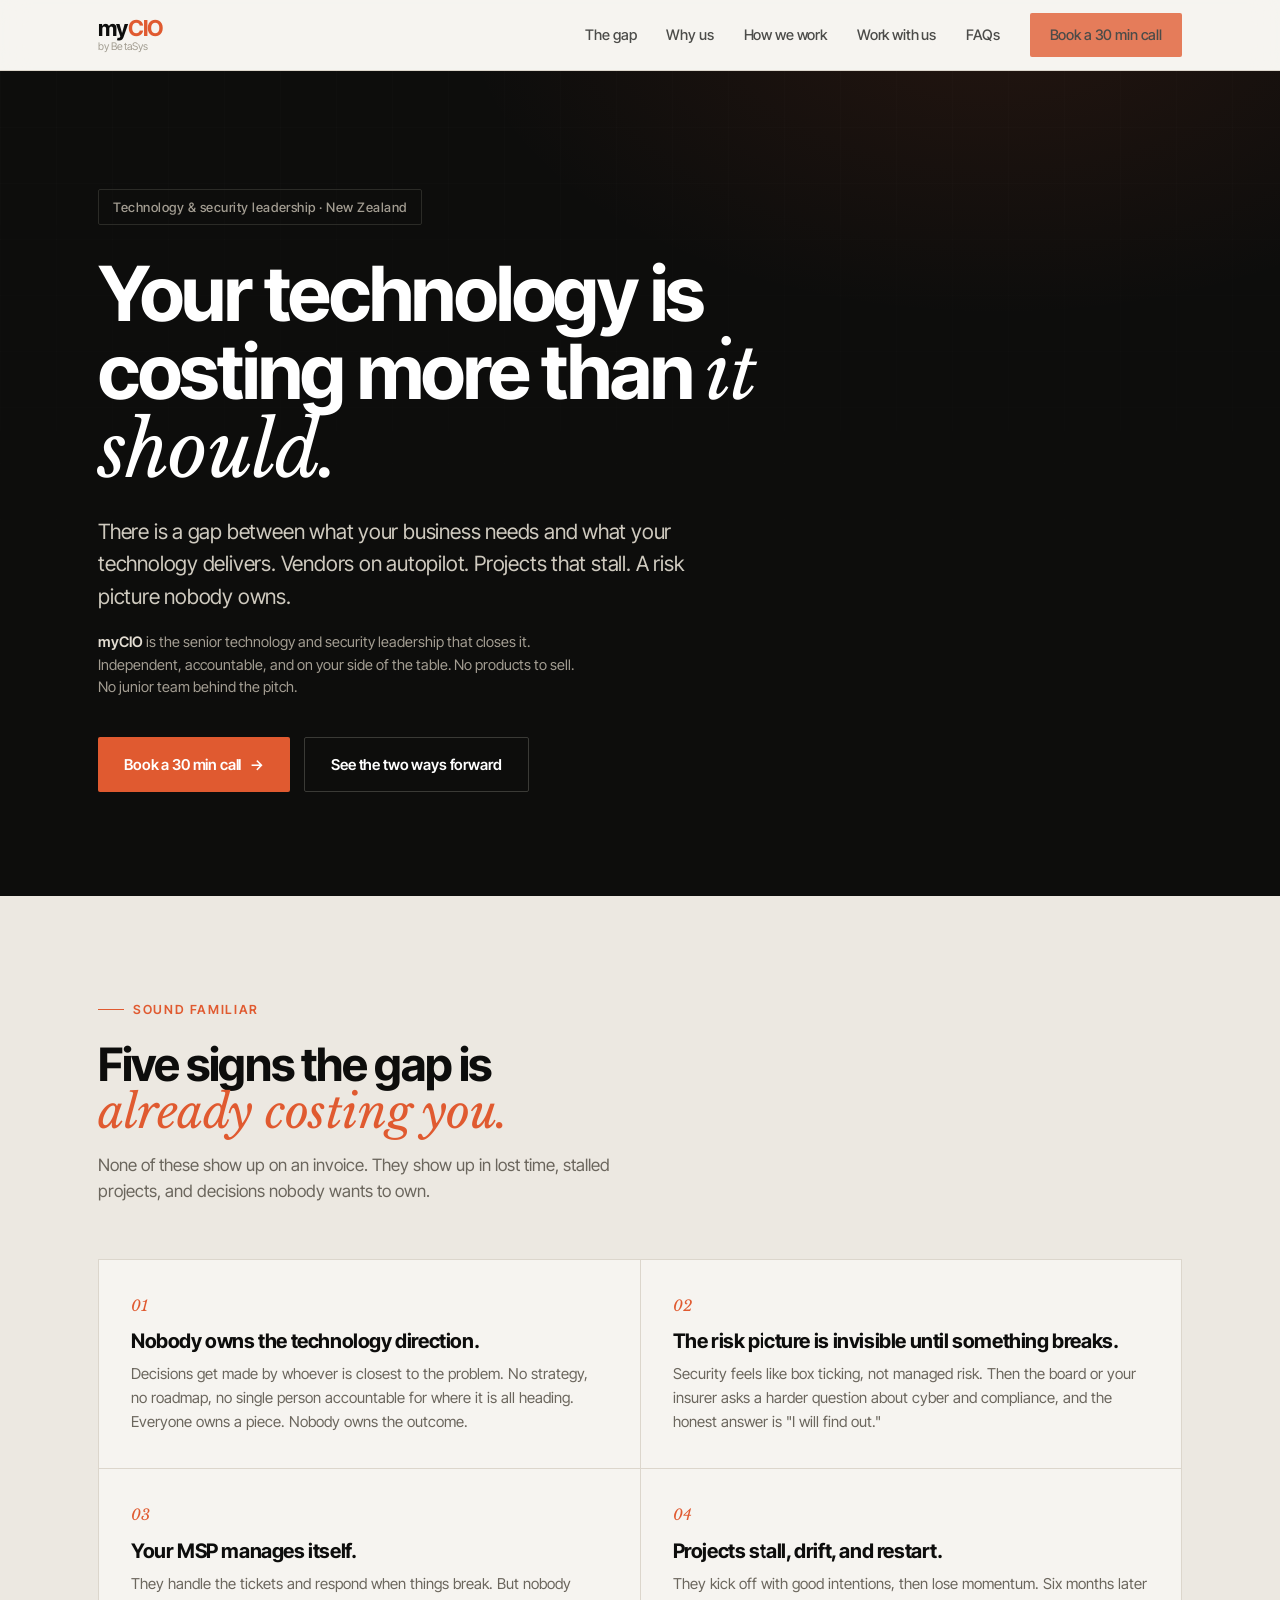
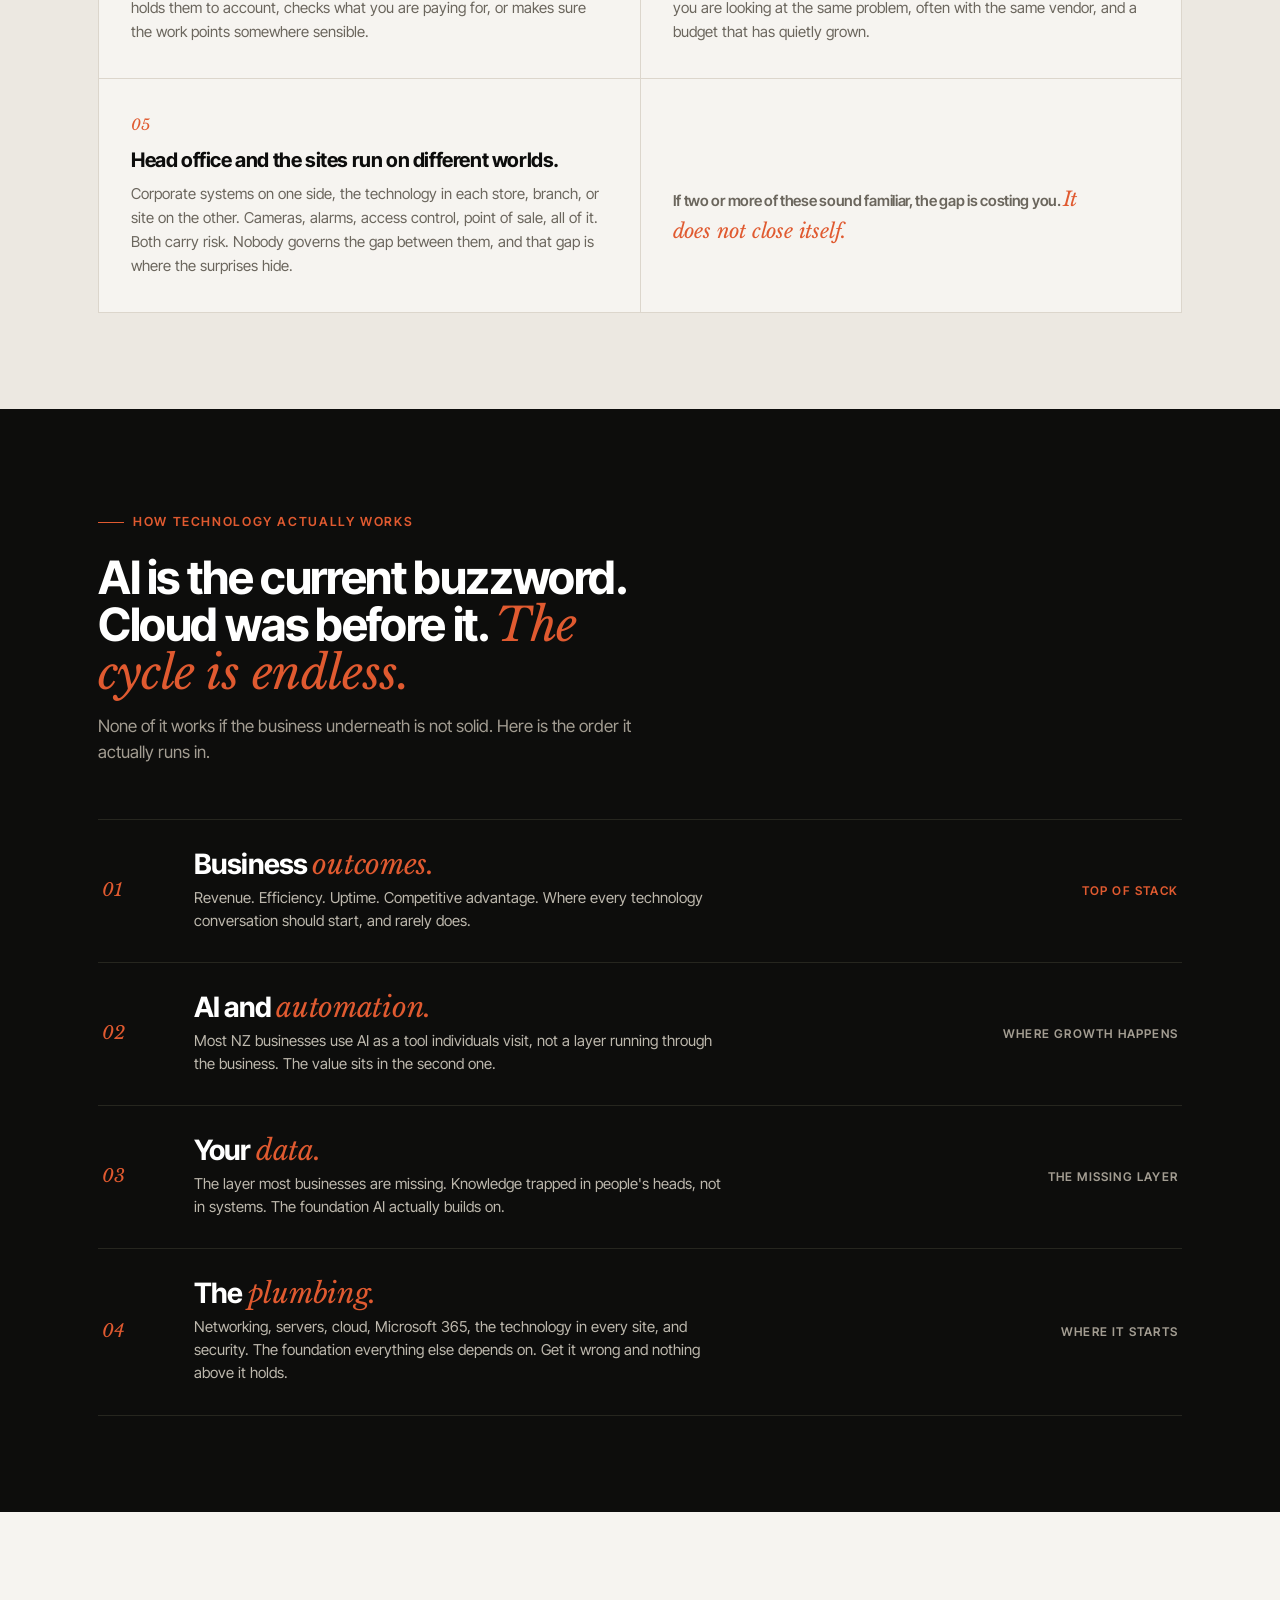
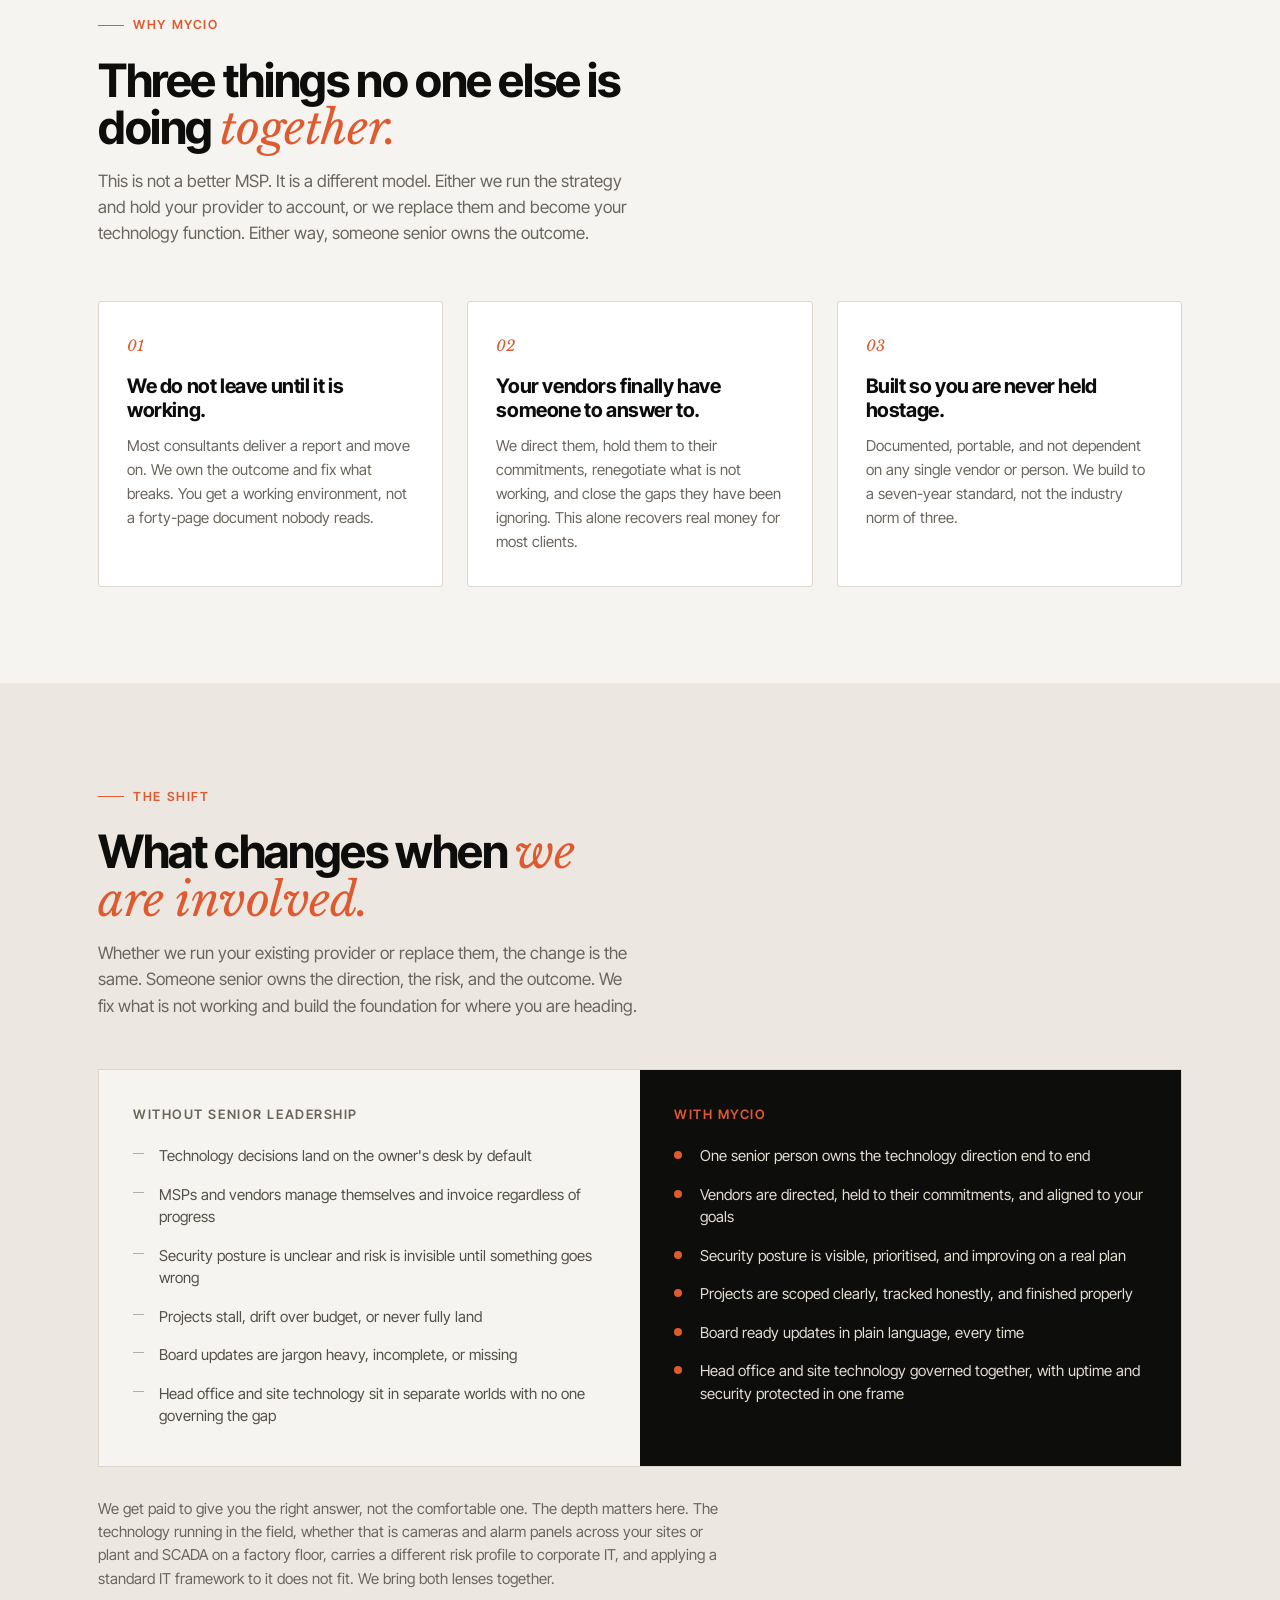
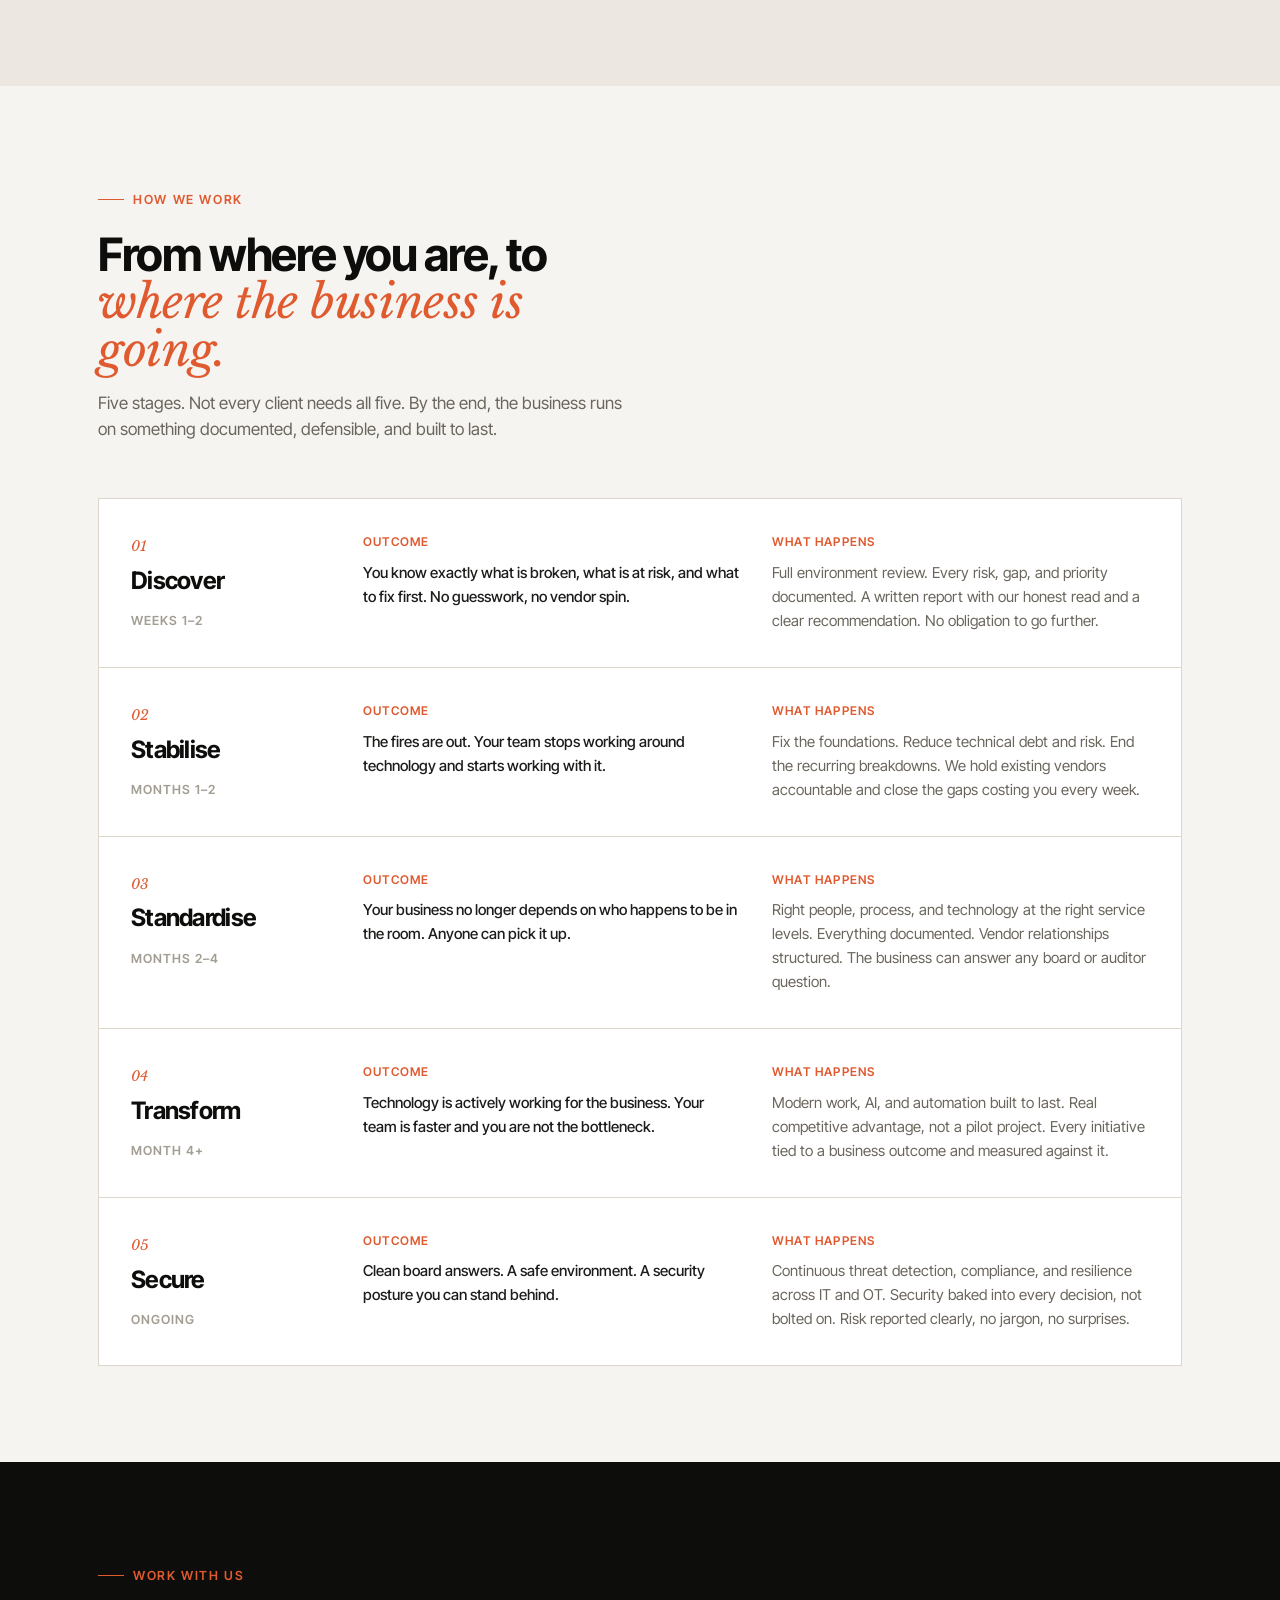
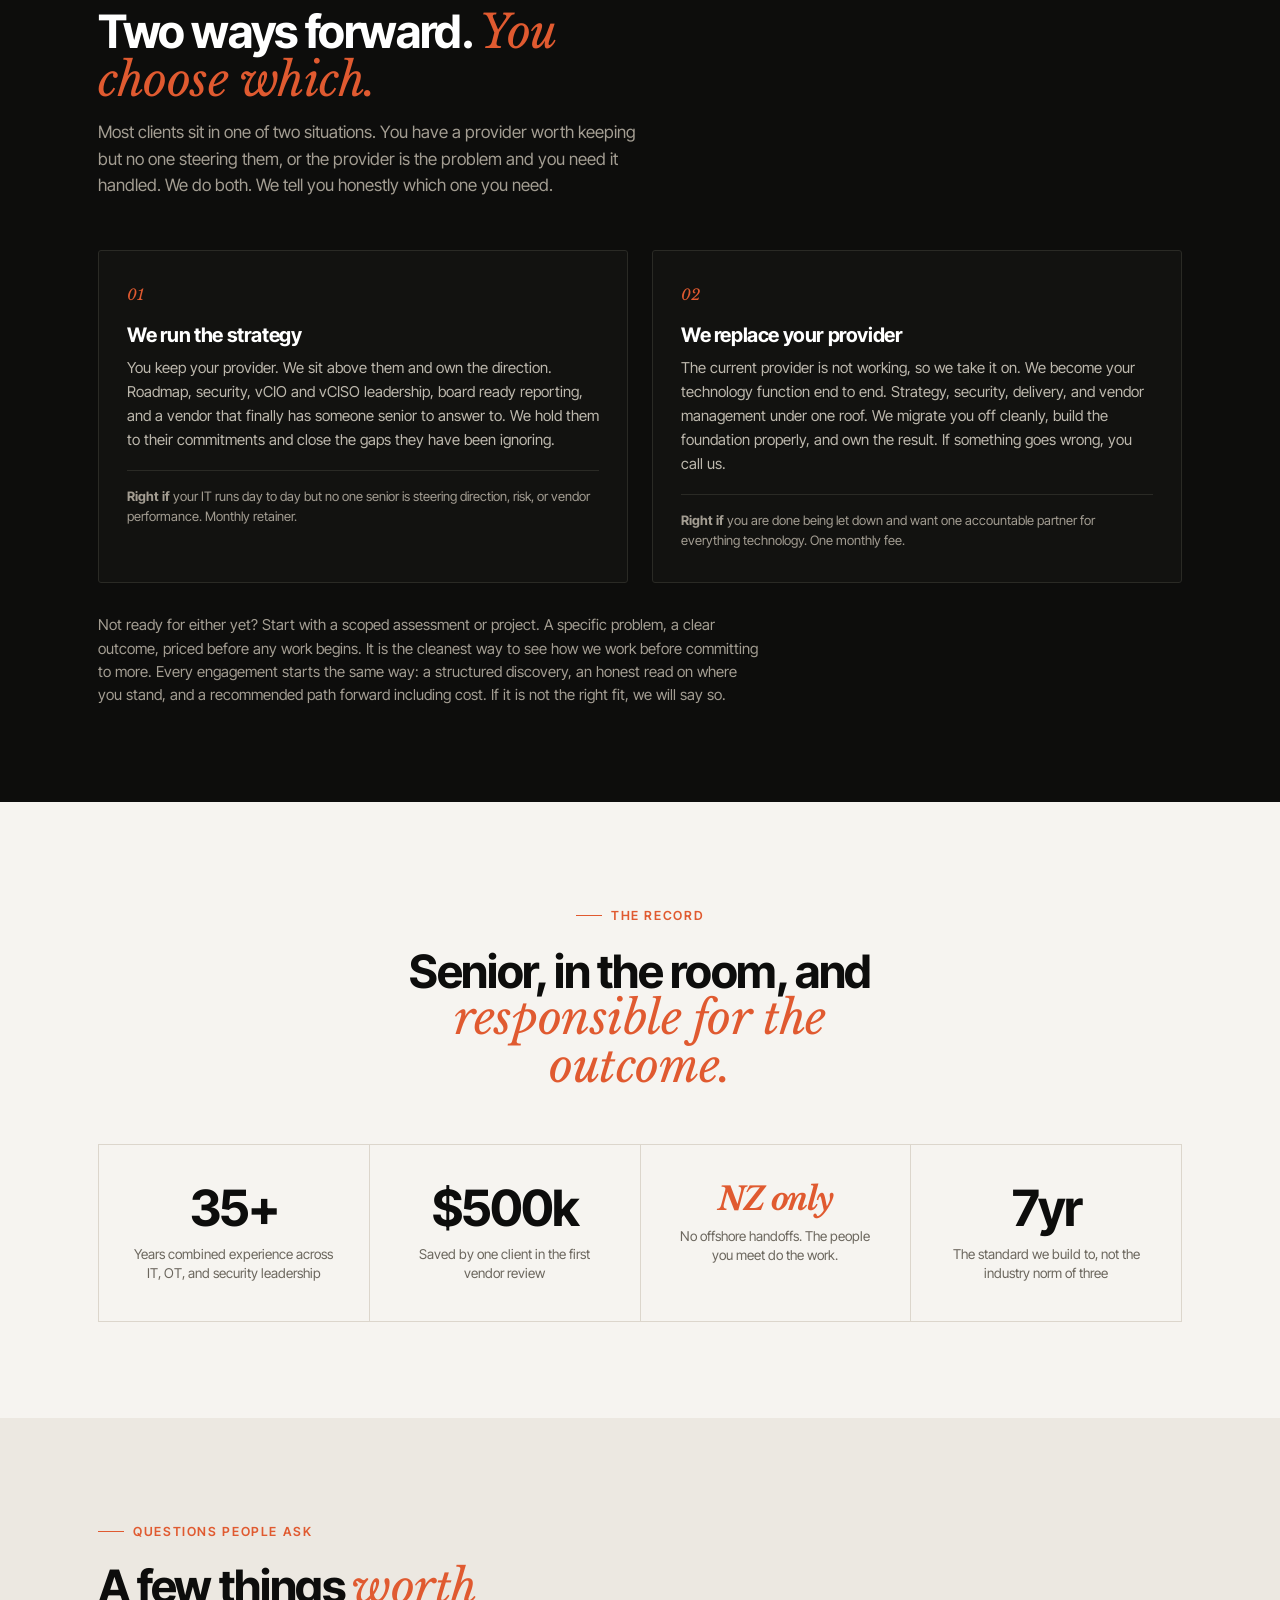
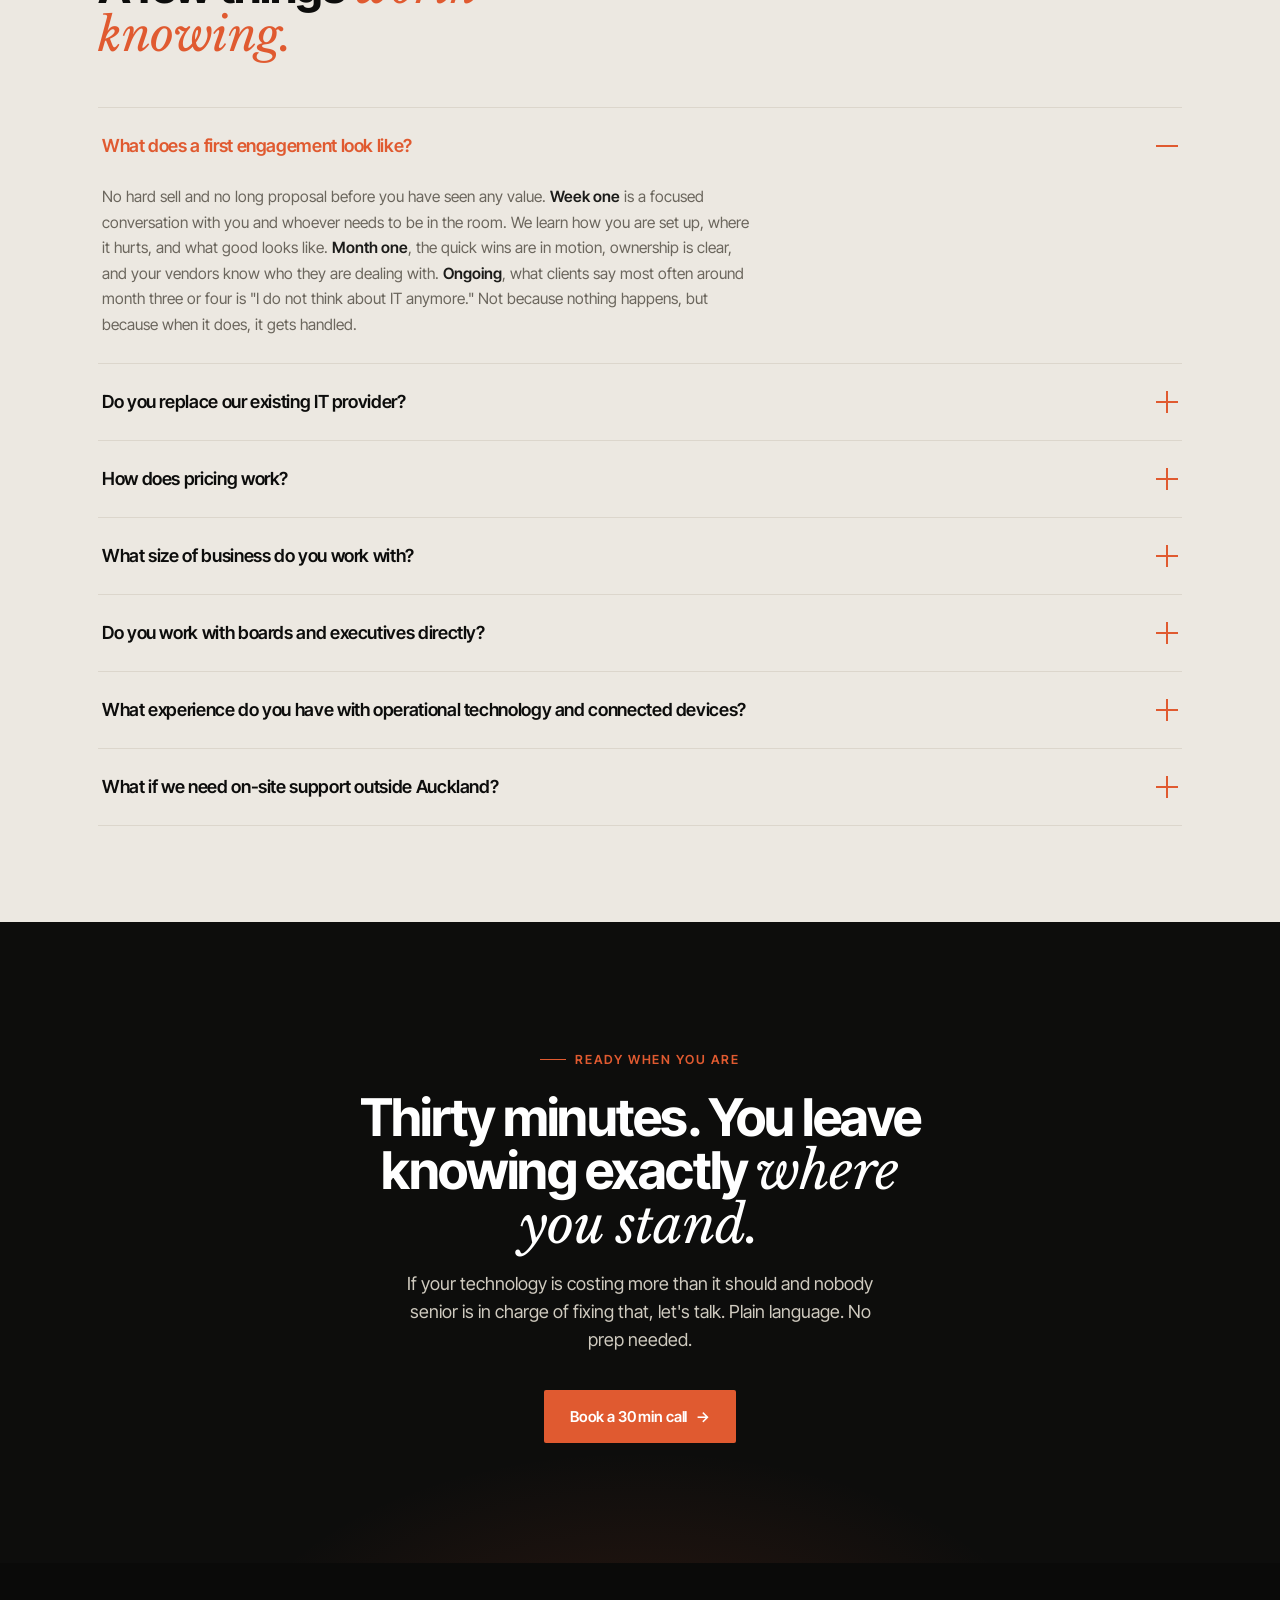
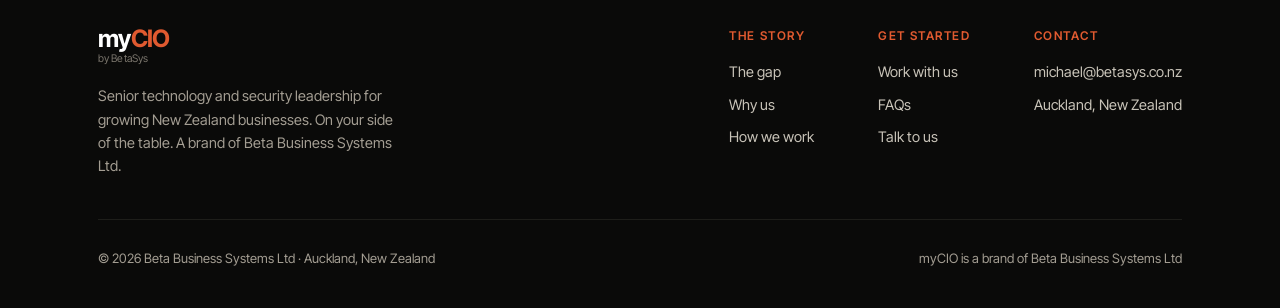
==== commit 78944d2c: "Add files via upload" ====
--- a/index.html
+++ b/index.html
@@ -1,846 +1,645 @@
-<!DOCTYPE html>
-<html lang="en">
-<head>
-  <meta charset="UTF-8" />
-  <meta name="viewport" content="width=device-width, initial-scale=1.0" />
-  <title>Technology &amp; Security Leadership · BetaSys · New Zealand</title>
-  <meta name="description" content="BetaSys — independent vCIO, vCISO, cloud, OT and technology leadership for New Zealand businesses. No vendor incentives. No jargon. Auckland and across NZ." />
-  <link rel="preconnect" href="https://fonts.googleapis.com" />
-  <link rel="preconnect" href="https://fonts.gstatic.com" crossorigin />
-  <link href="https://fonts.googleapis.com/css2?family=Fraunces:ital,opsz,wght@0,9..144,700;0,9..144,800;1,9..144,800&family=DM+Sans:ital,wght@0,300;0,400;0,500;0,600;1,400&display=swap" rel="stylesheet" />
-
-  <style>
-    *, *::before, *::after { box-sizing: border-box; margin: 0; padding: 0; }
-
-    :root {
-      --bg:        #0f0f0e;
-      --bg-warm:   #1c1a15;
-      --border:    rgba(255,255,255,0.07);
-      --border-h:  rgba(255,255,255,0.13);
-      --amber:     #e9a84c;
-      --amber2:    #f2c078;
-      --amber-dim: rgba(233,168,76,0.08);
-      --amber-bd:  rgba(233,168,76,0.22);
-      --text:      #e4e0d8;
-      --muted:     #95918b;
-      --white:     #ffffff;
-      --radius:    12px;
-      --max:       1100px;
-      --head:      Fraunces, serif;
-    }
-
-    html { scroll-behavior: smooth; }
-
-    body {
-      background: var(--bg);
-      color: var(--text);
-      font-family: 'DM Sans', sans-serif;
-      font-size: 17px;
-      line-height: 1.65;
-      -webkit-font-smoothing: antialiased;
-    }
-
-    /* NAV */
-    nav {
-      position: sticky; top: 0; z-index: 100;
-      background: rgba(15,15,14,0.94);
-      backdrop-filter: blur(18px);
-      border-bottom: 1px solid var(--border);
-    }
-    .nav-inner {
-      max-width: var(--max); margin: 0 auto;
-      padding: 0 32px; height: 62px;
-      display: flex; align-items: center; justify-content: space-between;
-    }
-    .logo { font-family: var(--head); font-size: 21px; font-weight: 800; color: var(--white); text-decoration: none; letter-spacing: -0.2px; }
-    .logo span { color: var(--amber); }
-    .nav-links { display: flex; gap: 28px; list-style: none; align-items: center; }
-    .nav-links a { color: var(--muted); text-decoration: none; font-size: 14px; font-weight: 500; transition: color .18s; }
-    .nav-links a:hover { color: var(--text); }
-
-    /* BUTTONS */
-    .btn {
-      display: inline-block; padding: 12px 24px; border-radius: 7px;
-      font-size: 15px; font-weight: 600; text-decoration: none; border: none;
-      cursor: pointer; font-family: 'DM Sans', sans-serif;
-      transition: all .2s; letter-spacing: 0.01em; white-space: nowrap;
-    }
-    .btn-primary { background: var(--amber); color: #0f0f0e; }
-    .btn-primary:hover { background: var(--amber2); transform: translateY(-1px); box-shadow: 0 5px 22px rgba(233,168,76,0.28); }
-    .btn-ghost { background: transparent; color: var(--muted); border: 1px solid var(--border); font-size: 14px; }
-    .btn-ghost:hover { border-color: var(--border-h); color: var(--text); }
-    .btn-large { padding: 15px 32px; font-size: 16px; }
-
-    /* SHARED */
-    section { padding: 88px 32px; position: relative; z-index: 1; }
-    .inner { max-width: var(--max); margin: 0 auto; }
-    .sec-label {
-      display: block; font-size: 11px; font-weight: 600;
-      letter-spacing: 0.13em; text-transform: uppercase;
-      color: var(--amber); margin-bottom: 14px; text-align: center;
-    }
-    .sec-heading {
-      font-family: var(--head); font-size: clamp(28px, 3.8vw, 42px);
-      font-weight: 800; line-height: 1.12; letter-spacing: -0.7px;
-      color: var(--white); margin-bottom: 14px; text-align: center;
-    }
-    .sec-sub { font-size: 17px; color: var(--muted); line-height: 1.7; max-width: 560px; margin: 0 auto; text-align: center; }
-    .sec-hd { margin-bottom: 52px; }
-
-    /* HERO */
-    .hero-wrap { position: relative; overflow: hidden; border-bottom: 1px solid var(--border); }
-    .hero-glow {
-      position: absolute; top: -160px; left: -240px;
-      width: 900px; height: 900px;
-      background: radial-gradient(ellipse at 30% 45%, rgba(233,168,76,0.07) 0, transparent 60%);
-      pointer-events: none;
-    }
-    .hero { max-width: var(--max); margin: 0 auto; padding: 100px 32px 88px; position: relative; z-index: 1; }
-    .hero h1 {
-      font-family: var(--head); font-size: clamp(48px, 7vw, 88px);
-      font-weight: 800; line-height: 1.0; letter-spacing: -3px;
-      color: var(--white); margin-bottom: 28px; max-width: 820px;
-    }
-    .hero h1 em { font-style: italic; color: var(--amber); }
-    .hero-sub { font-size: 19px; color: var(--muted); line-height: 1.7; max-width: 480px; margin-bottom: 20px; }
-    .hero-callout { font-size: 17px; font-weight: 600; color: var(--amber); margin-bottom: 20px; display: block; }
-    .hero-tag { font-size: 12px; color: rgba(149,145,139,0.55); letter-spacing: 0.04em; margin-bottom: 36px; display: block; }
-    .hero-ctas { display: flex; gap: 12px; flex-wrap: wrap; align-items: center; }
-
-    /* PAIN */
-    .pain { background: var(--bg-warm); border-bottom: 1px solid var(--border); padding: 72px 32px; }
-    .pain-statement {
-      font-size: clamp(17px, 2.1vw, 21px); color: var(--text);
-      line-height: 1.75; max-width: 740px; margin: 0 auto 48px; text-align: center;
-    }
-    .ps-muted { color: var(--muted); }
-    .ps-white { color: var(--white); font-weight: 600; }
-    .ps-amber { color: var(--amber); font-weight: 600; }
-
-    /* COMP TABLE */
-    .comp-wrap { margin-top: 64px; }
-    .comp-label { text-align: center; font-size: 11px; font-weight: 700; letter-spacing: 0.13em; text-transform: uppercase; color: var(--amber); margin-bottom: 24px; display: block; }
-    .comp-table { border: 1px solid var(--border); border-radius: var(--radius); overflow: hidden; }
-    .comp-head { display: grid; grid-template-columns: 1fr 1fr; background: rgba(255,255,255,0.03); border-bottom: 1px solid var(--border); }
-    .comp-row  { display: grid; grid-template-columns: 1fr 1fr; border-bottom: 1px solid var(--border); transition: background .15s; }
-    .comp-row:last-child { border-bottom: none; }
-    .comp-row:hover { background: rgba(255,255,255,0.02); }
-    .comp-cell { padding: 16px 24px; font-size: 14px; line-height: 1.55; border-right: 1px solid var(--border); }
-    .comp-cell:last-child { border-right: none; }
-    .comp-cell.head { font-size: 11px; font-weight: 700; letter-spacing: 0.1em; text-transform: uppercase; color: var(--muted); }
-    .comp-cell.head.ours { color: var(--amber); }
-    .comp-cell.theirs { color: var(--muted); }
-    .comp-cell.ours { color: var(--text); font-weight: 500; }
-
-    /* ABOUT / ORIGIN */
-    .origin-panel {
-      background: rgba(255,255,255,0.03); border: 1px solid var(--border);
-      border-radius: var(--radius); padding: 44px 52px;
-      margin: 0 auto 48px; position: relative; overflow: hidden; max-width: 780px;
-    }
-    .origin-panel::before {
-      content: '\201C'; position: absolute; top: -4px; left: 34px;
-      font-family: var(--head); font-size: 100px; font-weight: 800;
-      color: rgba(233,168,76,0.1); line-height: 1; pointer-events: none;
-    }
-    .origin-pull {
-      font-family: var(--head); font-size: clamp(17px, 2vw, 22px);
-      font-weight: 700; font-style: italic; color: var(--white);
-      line-height: 1.4; letter-spacing: -0.2px; margin-bottom: 28px;
-      position: relative; z-index: 1; max-width: 700px;
-    }
-    .origin-pull em { color: var(--amber); font-style: normal; }
-    .origin-body { font-size: 15px; color: var(--muted); line-height: 1.85; position: relative; z-index: 1; }
-    .origin-body p + p { margin-top: 16px; }
-    .origin-body strong { color: var(--text); font-weight: 600; }
-
-    /* PERSON CARD */
-    .t-card {
-      background: rgba(255,255,255,0.04); border: 1px solid var(--border);
-      border-radius: var(--radius); padding: 36px 32px; transition: border-color .22s;
-      text-align: center; display: flex; flex-direction: column; align-items: center;
-      max-width: 540px; margin: 0 auto;
-    }
-    .t-card:hover { border-color: var(--amber-bd); }
-    .t-avatar {
-      width: 52px; height: 52px; border-radius: 50%;
-      background: var(--amber-dim); border: 2px solid var(--amber-bd);
-      display: flex; align-items: center; justify-content: center;
-      font-family: var(--head); font-size: 16px; font-weight: 700;
-      color: var(--amber); margin-bottom: 18px;
-    }
-    .t-name { font-family: 'DM Sans', sans-serif; font-size: 19px; font-weight: 600; color: var(--white); margin-bottom: 4px; }
-    .t-role { font-size: 11px; font-weight: 600; letter-spacing: 0.08em; text-transform: uppercase; color: var(--amber); margin-bottom: 16px; }
-    .t-divider { width: 32px; height: 1px; background: var(--amber-bd); margin: 0 auto 16px; }
-    .t-card p { font-size: 15px; color: var(--muted); line-height: 1.8; max-width: 420px; }
-    .team-footer {
-      background: var(--amber-dim); border: 1px solid var(--amber-bd);
-      border-radius: var(--radius); padding: 20px 28px; text-align: center; margin-top: 16px;
-      max-width: 540px; margin-left: auto; margin-right: auto;
-    }
-    .team-footer p { font-family: 'DM Sans', sans-serif; font-size: 17px; font-weight: 500; color: var(--text); line-height: 1.6; }
-
-    /* OPTIONS / TIERS */
-    .tier-connector { display: grid; grid-template-columns: 1fr 1fr 1fr; gap: 20px; margin-bottom: 0; }
-    .tier-label-wrap { display: flex; flex-direction: column; align-items: center; gap: 0; }
-    .tier-label-text { font-size: 10px; font-weight: 700; letter-spacing: 0.13em; text-transform: uppercase; color: var(--muted); padding: 4px 0; }
-    .tier-line { width: 100%; height: 3px; border-radius: 2px; background: var(--border); }
-    .tier-line.active { background: var(--amber); }
-    .options-grid { display: grid; grid-template-columns: 1fr 1fr 1fr; gap: 20px; margin-top: 20px; align-items: stretch; }
-    .opt-card { display: flex; flex-direction: column; border-radius: var(--radius); padding: 36px 32px; border: 1px solid var(--border); transition: border-color .22s; }
-    .opt-card:hover { border-color: var(--border-h); }
-    .opt-card.tier-sg { background: rgba(255,255,255,0.03); }
-    .opt-card.tier-ps { background: rgba(255,255,255,0.04); border-color: rgba(255,255,255,0.09); }
-    .opt-card.tier-ytt { background: var(--amber-dim); border-color: var(--amber-bd); position: relative; overflow: hidden; }
-    .opt-card.tier-ytt:hover { border-color: rgba(233,168,76,0.4); }
-    .opt-card.tier-ytt::after {
-      content: 'Full Partnership'; position: absolute; top: 18px; right: 18px;
-      font-size: 10px; font-weight: 700; letter-spacing: 0.1em; text-transform: uppercase;
-      color: #0f0f0e; background: var(--amber); padding: 3px 10px; border-radius: 4px;
-    }
-    .opt-label { font-size: 11px; font-weight: 700; letter-spacing: 0.13em; text-transform: uppercase; color: var(--amber); margin-bottom: 16px; }
-    .opt-card h3 { font-family: var(--head); font-size: clamp(18px,1.8vw,24px); font-weight: 800; line-height: 1.2; letter-spacing: -0.3px; color: var(--white); margin-bottom: 18px; }
-    .opt-includes { list-style: none; display: flex; flex-direction: column; gap: 10px; margin-bottom: 28px; flex-grow: 1; }
-    .opt-includes li { display: flex; align-items: flex-start; gap: 10px; font-size: 14px; color: var(--text); line-height: 1.55; }
-    .opt-includes li::before {
-      content: ''; width: 16px; height: 16px; flex-shrink: 0; margin-top: 2px;
-      background: url("data:image/svg+xml,%3Csvg xmlns='http://www.w3.org/2000/svg' viewBox='0 0 20 20'%3E%3Ccircle cx='10' cy='10' r='10' fill='%23e9a84c' fill-opacity='.13'/%3E%3Cpath d='M6 10l3 3 5-5' stroke='%23e9a84c' stroke-width='1.8' stroke-linecap='round' stroke-linejoin='round' fill='none'/%3E%3C/svg%3E") center/cover no-repeat;
-    }
-    .opt-fit { font-size: 13px; color: var(--muted); line-height: 1.6; padding: 14px 16px; border-radius: 8px; background: rgba(255,255,255,0.04); border: 1px solid var(--border); margin-bottom: 24px; flex-shrink: 0; }
-    .opt-fit strong { color: var(--text); font-weight: 600; }
-    .opt-footer { font-size: 12px; font-weight: 600; color: var(--amber); padding-top: 18px; border-top: 1px solid var(--border); letter-spacing: 0.02em; margin-top: auto; }
-    .opt-card.tier-ytt .opt-footer { border-color: var(--amber-bd); }
-
-    /* DECISION MATRIX */
-    .matrix-wrap { margin-top: 40px; }
-    .matrix-intro { text-align: center; font-size: 13px; font-weight: 600; letter-spacing: 0.1em; text-transform: uppercase; color: var(--amber); margin-bottom: 20px; }
-    .matrix { border: 1px solid var(--border); border-radius: var(--radius); overflow: hidden; }
-    .matrix-head,
-    .matrix-row,
-    .matrix-foot { display: grid; grid-template-columns: 1fr 160px 160px 160px; }
-    .matrix-head { background: rgba(255,255,255,0.04); border-bottom: 1px solid var(--border); }
-    .matrix-row { border-bottom: 1px solid var(--border); transition: background .15s; }
-    .matrix-row:last-child { border-bottom: none; }
-    .matrix-row:hover { background: rgba(255,255,255,0.02); }
-    .matrix-foot { background: rgba(255,255,255,0.03); border-top: 1px solid var(--border); }
-    .mx-cell { padding: 14px 20px; display: flex; align-items: center; border-right: 1px solid var(--border); }
-    .mx-cell:last-child { border-right: none; }
-    .mx-cell.mx-col-head { justify-content: center; text-align: center; font-size: 11px; font-weight: 700; letter-spacing: 0.1em; text-transform: uppercase; color: var(--muted); }
-    .mx-cell.mx-col-head.mx-ytt { color: var(--amber); }
-    .mx-cell.mx-row-label { font-size: 14px; color: var(--text); line-height: 1.5; }
-    .mx-cell.mx-val { justify-content: center; }
-    .mx-yes { width: 22px; height: 22px; border-radius: 50%; flex-shrink: 0; background: rgba(233,168,76,0.15); border: 1px solid var(--amber-bd); display: flex; align-items: center; justify-content: center; font-size: 11px; color: var(--amber); font-weight: 700; }
-    .mx-no  { width: 22px; height: 22px; border-radius: 50%; flex-shrink: 0; background: rgba(255,255,255,0.03); border: 1px solid var(--border); display: flex; align-items: center; justify-content: center; font-size: 13px; color: var(--muted); line-height: 1; }
-    .mx-cell.mx-foot-label { font-size: 11px; font-weight: 600; letter-spacing: 0.06em; text-transform: uppercase; color: var(--muted); justify-content: center; text-align: center; }
-    .mx-cell.mx-foot-label.mx-ytt { color: var(--amber); }
-
-    /* STEPS / HOW IT WORKS */
-    .steps-row { display: grid; grid-template-columns: repeat(3,1fr); gap: 3px; background: rgba(233,168,76,0.12); border-radius: var(--radius); overflow: hidden; margin-bottom: 32px; }
-    .step { background: #1a1814; padding: 36px 32px; transition: background .22s; }
-    .step:hover { background: #1f1c17; }
-    .step-num { font-family: var(--head); font-size: 56px; font-weight: 800; color: rgba(233,168,76,0.22); line-height: 1; margin-bottom: 18px; transition: color .25s; display: block; letter-spacing: -2px; }
-    .step:hover .step-num { color: rgba(233,168,76,0.5); }
-    .step h3 { font-family: var(--head); font-size: 20px; font-weight: 800; color: var(--white); margin-bottom: 12px; line-height: 1.2; letter-spacing: -0.3px; }
-    .step p  { font-size: 14px; color: var(--muted); line-height: 1.7; }
-    .steps-note { text-align: center; font-size: 15px; color: var(--muted); line-height: 1.65; max-width: 580px; margin: 0 auto; }
-    .mid-cta { text-align: center; }
-
-    /* TIMELINE */
-    .timeline { margin-top: 48px; display: flex; flex-direction: column; gap: 3px; background: var(--amber-dim); border-radius: var(--radius); overflow: hidden; }
-    .tl-item { background: #1a1814; padding: 28px 32px; display: grid; grid-template-columns: 120px 1fr; gap: 24px; align-items: start; transition: background .2s; }
-    .tl-item:hover { background: #1f1c17; }
-    .tl-when  { font-size: 11px; font-weight: 700; letter-spacing: 0.1em; text-transform: uppercase; color: var(--amber); padding-top: 3px; }
-    .tl-title { font-size: 15px; font-weight: 700; color: var(--white); margin-bottom: 6px; line-height: 1.3; }
-    .tl-body  { font-size: 14px; color: var(--muted); line-height: 1.7; }
-
-    /* BEFORE / AFTER */
-    .ba-grid { display: grid; grid-template-columns: 1fr 1fr; gap: 12px; margin-bottom: 0; }
-    .ba-card { border-radius: var(--radius); padding: 28px 24px; border: 1px solid var(--border); }
-    .ba-card.bef { background: #141210; border-color: rgba(180,90,60,0.18); }
-    .ba-card.aft { background: #0e1410; border-color: rgba(70,150,80,0.18); }
-    .ba-head { display: flex; align-items: center; gap: 9px; margin-bottom: 16px; }
-    .ba-dot { width: 8px; height: 8px; border-radius: 50%; flex-shrink: 0; }
-    .bef .ba-dot { background: #b85a40; }
-    .aft .ba-dot { background: #50a060; }
-    .ba-head h3 { font-size: 15px; font-weight: 600; color: var(--white); }
-    .ba-list { list-style: none; display: flex; flex-direction: column; gap: 8px; }
-    .ba-list li { display: flex; align-items: flex-start; gap: 10px; font-size: 14px; color: var(--muted); }
-    .ba-list li::before { content: ''; width: 14px; height: 14px; flex-shrink: 0; margin-top: 3px; }
-    .bef .ba-list li::before { background: url("data:image/svg+xml,%3Csvg xmlns='http://www.w3.org/2000/svg' viewBox='0 0 20 20'%3E%3Ccircle cx='10' cy='10' r='10' fill='%23b85a40' fill-opacity='.14'/%3E%3Cpath d='M6 14l8-8M14 14L6 6' stroke='%23b85a40' stroke-width='1.8' stroke-linecap='round' fill='none'/%3E%3C/svg%3E") center/cover no-repeat; }
-    .aft .ba-list li::before { background: url("data:image/svg+xml,%3Csvg xmlns='http://www.w3.org/2000/svg' viewBox='0 0 20 20'%3E%3Ccircle cx='10' cy='10' r='10' fill='%2350a060' fill-opacity='.12'/%3E%3Cpath d='M6 10l3 3 5-5' stroke='%2350a060' stroke-width='1.8' stroke-linecap='round' stroke-linejoin='round' fill='none'/%3E%3C/svg%3E") center/cover no-repeat; }
-    .ba-closer-panel { background: var(--amber-dim); border: 1px solid var(--amber-bd); border-radius: var(--radius); padding: 20px 24px; text-align: center; margin-top: 16px; }
-    .ba-closer-panel p { font-family: 'DM Sans', sans-serif; font-size: 17px; font-weight: 500; color: var(--text); line-height: 1.6; }
-
-    /* FAQ */
-    .faq-list { display: flex; flex-direction: column; gap: 2px; }
-    .faq-item { border-radius: 8px; overflow: hidden; background: var(--bg-warm); border: 1px solid var(--border); }
-    .faq-q { display: flex; align-items: center; justify-content: space-between; padding: 22px 26px; cursor: pointer; gap: 16px; transition: background .18s; list-style: none; }
-    .faq-q:hover { background: rgba(255,255,255,0.02); }
-    .faq-q-text { font-size: 16px; font-weight: 600; color: var(--white); line-height: 1.35; }
-    .faq-icon { width: 22px; height: 22px; flex-shrink: 0; border-radius: 50%; background: var(--amber-dim); border: 1px solid var(--amber-bd); display: flex; align-items: center; justify-content: center; transition: background .2s; }
-    .faq-icon svg { width: 10px; height: 10px; stroke: var(--amber); stroke-width: 2.5; fill: none; transition: transform .25s; }
-    .faq-item.open .faq-icon { background: var(--amber); }
-    .faq-item.open .faq-icon svg { stroke: #0f0f0e; transform: rotate(45deg); }
-    .faq-a { max-height: 0; overflow: hidden; transition: max-height .35s ease, padding .3s ease; padding: 0 26px; }
-    .faq-item.open .faq-a { max-height: 800px; padding: 0 26px 22px; }
-    .faq-a p { font-size: 15px; color: var(--muted); line-height: 1.75; }
-    .faq-a p + p { margin-top: 12px; }
-    .faq-a strong { color: var(--text); font-weight: 600; }
-
-    /* CTA */
-    .cta { background: var(--bg-warm); }
-    .cta-inner { max-width: 560px; margin: 0 auto; text-align: center; }
-    .cta-copy { font-size: 18px; color: var(--muted); line-height: 1.75; margin-bottom: 36px; }
-    .cta-buttons { display: flex; flex-direction: column; align-items: center; gap: 14px; }
-    .cta-secondary { font-size: 14px; color: var(--muted); }
-    .cta-secondary a { color: var(--amber); text-decoration: none; border-bottom: 1px solid var(--amber-bd); transition: border-color .18s; }
-    .cta-secondary a:hover { border-color: var(--amber); }
-
-    /* FOOTER */
-    footer { border-top: 1px solid var(--border); padding: 36px 32px; }
-    .footer-inner { max-width: var(--max); margin: 0 auto; display: flex; align-items: center; justify-content: space-between; gap: 24px; flex-wrap: wrap; }
-    .f-logo { font-family: var(--head); font-size: 19px; font-weight: 800; color: var(--white); }
-    .f-logo span { color: var(--amber); }
-    .f-tagline { font-size: 13px; color: var(--muted); margin-top: 4px; }
-    .f-contact { display: flex; flex-direction: column; gap: 5px; font-size: 14px; }
-    .f-contact a { color: var(--muted); text-decoration: none; transition: color .18s; }
-    .f-contact a:hover { color: var(--amber); }
-    .f-copy { font-size: 13px; color: rgba(149,145,139,0.4); }
-
-    /* FADE IN */
-    .fi { opacity: 1; transform: none; transition: opacity .5s ease, transform .5s ease; }
-    .js-ready .fi { opacity: 0; transform: translateY(18px); }
-    .js-ready .fi.on { opacity: 1; transform: none; }
-
-    /* RESPONSIVE */
-    @media (max-width: 900px) {
-      .options-grid, .tier-connector { grid-template-columns: 1fr; gap: 16px; }
-      .opt-card.tier-ytt::after { display: none; }
-      .steps-row { grid-template-columns: 1fr; background: none; gap: 12px; }
-      .step { border-radius: var(--radius); }
-      .ba-grid { grid-template-columns: 1fr; }
-      .nav-links { display: none; }
-      .matrix-wrap { overflow-x: auto; }
-      .matrix { min-width: 600px; }
-      section { padding: 64px 24px; }
-      .hero { padding: 72px 24px 64px; }
-      .origin-panel { padding: 28px; }
-    }
-    @media (max-width: 600px) {
-      .hero h1 { letter-spacing: -2px; }
-      .hero-ctas { flex-direction: column; align-items: flex-start; }
-      .footer-inner { flex-direction: column; align-items: flex-start; }
-      .comp-head, .comp-row { grid-template-columns: 1fr; }
-      .comp-cell.theirs { border-bottom: 1px solid var(--border); background: rgba(180,90,60,0.04); }
-      .comp-cell.ours { background: rgba(233,168,76,0.04); }
-      .tl-item { grid-template-columns: 1fr; gap: 8px; }
-    }
-  </style>
-</head>
-
-<body>
-
-<!-- ── NAV ─────────────────────────────────────────────── -->
-<nav>
-  <div class="nav-inner">
-    <a href="#top" class="logo">Beta<span>Sys</span></a>
-    <ul class="nav-links">
-      <li><a href="#about">Who we are</a></li>
-      <li><a href="#how">How it works</a></li>
-      <li><a href="#options">What we offer</a></li>
-      <li><a href="#faq">FAQs</a></li>
-    </ul>
-    <a href="#cta" class="btn btn-primary">Book a 30&nbsp;min call</a>
-  </div>
-</nav>
-
-<!-- ── HERO ────────────────────────────────────────────── -->
-<div class="hero-wrap" id="top">
-  <div class="hero-glow"></div>
-  <div class="hero">
-    <h1 class="fi">Straight answers.<br>Someone in charge of<br><em>technology and risk.</em></h1>
-    <p class="hero-sub fi" style="transition-delay:.1s">Independent technology and security leadership. Senior. Direct. On your side of the table.</p>
-    <span class="hero-callout fi" style="transition-delay:.16s">
-      <span style="color:var(--white);font-weight:600">No vendor agenda.</span>&nbsp;
-      <span style="color:var(--amber);font-weight:600">No junior team behind the pitch.</span>
-    </span>
-    <span class="hero-tag fi" style="transition-delay:.22s">vCIO &middot; vCISO &middot; IT &amp; OT Architecture &middot; Cloud &amp; Infrastructure &middot; Vendor Governance &middot; Auckland and across NZ</span>
-    <div class="hero-ctas fi" style="transition-delay:.30s">
-      <a href="#cta" class="btn btn-primary btn-large">Book a 30&nbsp;min call</a>
-      <a href="#options" class="btn btn-ghost">See what we offer</a>
-    </div>
-  </div>
-</div>
-
-<!-- ── PAIN ────────────────────────────────────────────── -->
-<section class="pain" id="pain">
-  <div class="inner">
-    <p class="sec-label fi">Does this sound familiar?</p>
-    <div class="pain-statement fi">
-      <span class="ps-muted">Your MSP handles tickets and responds when things break.</span>
-      <span class="ps-white">Nobody is steering the technology direction or owns the risk picture end to end.</span>
-      <span class="ps-muted">Projects kick off, stall, and restart with the same problems.</span>
-      <span class="ps-white">The board or your insurer is asking harder questions about cyber risk and compliance.</span>
-      <span class="ps-muted">And through all of it,</span>
-      <span class="ps-amber">there is no single senior person accountable for making any of it work.</span>
-    </div>
-
-    <div class="comp-wrap fi" style="transition-delay:.08s">
-      <span class="comp-label">What changes when BetaSys is involved</span>
-      <div class="comp-table">
-        <div class="comp-head">
-          <div class="comp-cell head">Without senior technology leadership</div>
-          <div class="comp-cell head ours">With BetaSys</div>
-        </div>
-        <div class="comp-row">
-          <div class="comp-cell theirs">Technology decisions pile up on the owner or ops desk</div>
-          <div class="comp-cell ours">One accountable senior person owns the technology direction. Full stop.</div>
-        </div>
-        <div class="comp-row">
-          <div class="comp-cell theirs">MSPs and vendors manage themselves; nobody holds them to account</div>
-          <div class="comp-cell ours">Vendors are directed, held to their commitments, and aligned to your goals.</div>
-        </div>
-        <div class="comp-row">
-          <div class="comp-cell theirs">Security posture is unclear; risk is invisible until something goes wrong</div>
-          <div class="comp-cell ours">Security posture is visible, prioritised, and improving on a real plan.</div>
-        </div>
-        <div class="comp-row">
-          <div class="comp-cell theirs">Projects stall, drift over budget, or never fully land</div>
-          <div class="comp-cell ours">Projects are scoped clearly, tracked honestly, and finished properly.</div>
-        </div>
-        <div class="comp-row">
-          <div class="comp-cell theirs">Board and executive reporting is incomplete, jargon-heavy, or missing</div>
-          <div class="comp-cell ours">Board-ready risk and technology updates in plain language, every time.</div>
-        </div>
-        <div class="comp-row">
-          <div class="comp-cell theirs">OT and corporate IT live in separate worlds with no one governing the gap</div>
-          <div class="comp-cell ours">IT and OT governed together — safety, uptime and security protected in one frame.</div>
-        </div>
-      </div>
-    </div>
-  </div>
-</section>
-
-<!-- ── ABOUT ────────────────────────────────────────────── -->
-<section id="about" style="background:var(--bg);border-bottom:1px solid var(--border)">
-  <div class="inner">
-    <div class="sec-hd fi">
-      <span class="sec-label">Independent. Experienced. Accountable.</span>
-      <h2 class="sec-heading">The person you meet is the person who does the work.</h2>
-    </div>
-
-    <div class="origin-panel fi">
-      <div class="origin-pull">We get paid to give you the right answer, <em>not the comfortable one.</em></div>
-      <div class="origin-body">
-        <p>Two decades inside technology companies, IT providers, MSPs and corporate environments taught me exactly how deals get structured, which vendors get pushed, and how the customer's interest comes second when there is a target to hit. I watched organisations accumulate tools, contracts and complexity — with nobody clearly in charge of making any of it work.</p>
-        <p>BetaSys was built to work differently. <strong>No products to sell. No junior team doing the work after the pitch. No vendor incentives pulling the advice in the wrong direction.</strong> Just direct, senior-level guidance on your side of the table — with skin in the outcome.</p>
-      </div>
-    </div>
-
-  </div>
-</section>
-
-<!-- ── NOT A BETTER MSP ─────────────────────────────────── -->
-<section style="background:var(--bg-warm);border-bottom:1px solid var(--border);padding:72px 32px" id="compare">
-  <div class="inner">
-    <h2 class="sec-heading fi" style="margin-bottom:16px">This is not a better MSP.<br>It is a different model entirely.</h2>
-    <p class="sec-sub fi" style="margin-bottom:52px;transition-delay:.05s">BetaSys sits above your existing IT and vendor layer — making sure the whole thing is pointed in the right direction, held to account, and serving the business. Not adding to the noise.</p>
-
-    <div class="ba-grid fi" style="transition-delay:.08s">
-      <div class="ba-card bef">
-        <div class="ba-head">
-          <span class="ba-dot"></span>
-          <h3>Without BetaSys</h3>
-        </div>
-        <ul class="ba-list">
-          <li>Technology decisions land on the owner's desk by default</li>
-          <li>Nobody is accountable for the overall technology outcome</li>
-          <li>Security is reactive — incidents reveal gaps rather than plans</li>
-          <li>MSPs manage themselves and invoice regardless of progress</li>
-          <li>OT and IT environments are siloed with no common governance</li>
-          <li>Cloud spend grows without clear ownership or optimisation</li>
-          <li>Board gets a jargon-filled update nobody can act on</li>
-          <li>Roadmap exists in someone's head, not on paper</li>
-        </ul>
-      </div>
-      <div class="ba-card aft">
-        <div class="ba-head">
-          <span class="ba-dot"></span>
-          <h3>With BetaSys</h3>
-        </div>
-        <ul class="ba-list">
-          <li>One senior person owns the technology direction end to end</li>
-          <li>Accountability is clear — you know who to call when something matters</li>
-          <li>Security posture is visible, measured, and improving on a plan</li>
-          <li>Vendors are directed and held to deliverables that matter</li>
-          <li>IT and OT governed together — risk managed across both environments</li>
-          <li>Cloud architecture is intentional, cost-optimised, and resilient</li>
-          <li>Board gets a clear risk and investment picture they can actually use</li>
-          <li>Roadmap is written down, prioritised, and actively driven</li>
-        </ul>
-      </div>
-    </div>
-
-    <div class="ba-closer-panel fi" style="transition-delay:.14s">
-      <p>BetaSys does not replace your MSP or internal team. It makes sure they are working on the right things, in the right order, with someone senior accountable for the outcome.</p>
-    </div>
-  </div>
-</section>
-
-<!-- ── HOW IT WORKS ─────────────────────────────────────── -->
-<section id="how" style="background:var(--bg);border-bottom:1px solid var(--border)">
-  <div class="inner">
-    <div class="sec-hd fi">
-      <span class="sec-label">How it works</span>
-      <h2 class="sec-heading">Our approach.</h2>
-      <p class="sec-sub">Three stages. Not rigid — the pace and depth depends on where you are starting from.</p>
-    </div>
-
-    <div class="steps-row fi" style="transition-delay:.06s">
-      <div class="step">
-        <span class="step-num">01</span>
-        <h3>Understand</h3>
-        <p>A plain-language picture of your systems, spend, security posture and risk. Not a 40-page report nobody reads. A short list of what to fix first and where the quick wins are — with honest context on what the gaps actually mean for the business.</p>
-      </div>
-      <div class="step">
-        <span class="step-num">02</span>
-        <h3>Stabilise</h3>
-        <p>Fewer moving parts doing the same or a better job. Clear ownership across IT, OT and vendors so there is no finger pointing. More predictable costs, less wasted spend, and a security posture that is improving rather than drifting.</p>
-      </div>
-      <div class="step">
-        <span class="step-num">03</span>
-        <h3>Build forward</h3>
-        <p>The right projects, in the right order, finished properly. Not just started. Landed, bedded in, and used by the people who depend on them. Technology and security architecture built to grow with the business — not to be replaced in two years.</p>
-      </div>
-    </div>
-
-    <p class="steps-note fi" style="transition-delay:.14s">Some clients want a one-off assessment to understand where they stand. Others bring BetaSys in for ongoing governance, project delivery or as their embedded technology partner. We fit around what the business actually needs.</p>
-
-    <div class="timeline fi" style="transition-delay:.22s;margin-top:48px">
-      <div class="tl-item">
-        <div class="tl-when">Week one</div>
-        <div>
-          <div class="tl-title">We listen before we do anything.</div>
-          <div class="tl-body">A focused conversation with you and whoever needs to be in the room. We learn how you are set up, where it hurts, and what good looks like for your business. No pitch. No proposal before we understand the problem. Just the right questions.</div>
-        </div>
-      </div>
-      <div class="tl-item">
-        <div class="tl-when">Month one</div>
-        <div>
-          <div class="tl-title">The work starts. You feel the difference.</div>
-          <div class="tl-body">The quick wins are in motion. Ownership is clear. Your vendors know who they are dealing with. You stop being the person in the middle. The first monthly technology and security update lands — and it makes sense.</div>
-        </div>
-      </div>
-      <div class="tl-item">
-        <div class="tl-when">Ongoing</div>
-        <div>
-          <div class="tl-title">"I don't think about IT anymore."</div>
-          <div class="tl-body">What clients say most often, usually around month three or four. Not because nothing happens — but because when it does, it gets handled. Technology becomes background noise. You get your focus back on running the business.</div>
-        </div>
-      </div>
-    </div>
-
-    <div class="mid-cta fi" style="margin-top:40px;transition-delay:.28s">
-      <a href="#cta" class="btn btn-primary btn-large">Book a 30&nbsp;min call</a>
-    </div>
-  </div>
-</section>
-
-<!-- ── WHAT WE OFFER ─────────────────────────────────────── -->
-<section id="options" style="background:var(--bg-warm);border-bottom:1px solid var(--border)">
-  <div class="inner">
-    <div class="sec-hd fi">
-      <span class="sec-label">One partner. The full picture.</span>
-      <h2 class="sec-heading">Here is what having the right person in charge actually looks like.</h2>
-      <p class="sec-sub">However we engage, it starts the same way: a straight conversation about where things are and what actually needs to change.</p>
-    </div>
-
-    <div class="tier-connector fi">
-      <div class="tier-label-wrap">
-        <span class="tier-label-text">Strategy &amp; Governance</span>
-        <div class="tier-line active"></div>
-      </div>
-      <div class="tier-label-wrap">
-        <span class="tier-label-text">Professional Services</span>
-        <div class="tier-line active"></div>
-      </div>
-      <div class="tier-label-wrap">
-        <span class="tier-label-text">Your Technology Partner</span>
-        <div class="tier-line active"></div>
-      </div>
-    </div>
-
-    <div class="options-grid">
-      <!-- Tier 1 -->
-      <div class="opt-card tier-sg fi">
-        <div class="opt-label">Strategy &amp; Governance</div>
-        <h3>Someone senior steering the technology and security direction.</h3>
-        <ul class="opt-includes">
-          <li>Technology strategy, architecture and roadmap ownership</li>
-          <li>Virtual CIO (vCIO) — direction, governance and investment prioritisation</li>
-          <li>Virtual CISO (vCISO) — security posture, risk oversight and uplift planning</li>
-          <li>Vendor relationships managed and held to account</li>
-          <li>Oversight of existing IT teams, MSPs and technology providers</li>
-          <li>Board and executive reporting — clear risk picture, honest progress, real levers</li>
-          <li>IT and OT governance across both environments</li>
-        </ul>
-        <div class="opt-fit"><strong>Good fit if:</strong> You have IT running day-to-day but no one senior steering direction, security posture, or vendor performance.</div>
-        <div class="opt-footer">Monthly retainer &middot; vCIO &middot; vCISO &middot; Governance</div>
-      </div>
-
-      <!-- Tier 2 -->
-      <div class="opt-card tier-ps fi" style="transition-delay:.07s">
-        <div class="opt-label">Professional Services</div>
-        <h3>A specific problem. A real outcome. Done properly.</h3>
-        <ul class="opt-includes">
-          <li>Technology and security assessments — clear picture of where you are and what needs to change</li>
-          <li>Architecture and solution design for cloud, infrastructure and OT environments</li>
-          <li>Project delivery from brief through to bedded in and working</li>
-          <li>Security posture reviews, risk assessments and remediation planning</li>
-          <li>Vendor selection, procurement support and contract negotiation</li>
-          <li>Microsoft 365 and Azure architecture, migration and optimisation</li>
-          <li>IT / OT convergence design for industrial and operational environments</li>
-          <li>AI and Copilot readiness — governance and data hygiene sorted before you switch it on</li>
-        </ul>
-        <div class="opt-fit"><strong>Good fit if:</strong> You have a specific challenge or project to resolve — and want it scoped honestly and finished completely.</div>
-        <div class="opt-footer">Fixed-scope &middot; Project or advisory &middot; Standalone or alongside S&amp;G</div>
-      </div>
-
-      <!-- Tier 3 -->
-      <div class="opt-card tier-ytt fi" style="transition-delay:.14s">
-        <div class="opt-label">Your Technology Partner</div>
-        <h3>Your embedded technology function. Not another vendor.</h3>
-        <ul class="opt-includes">
-          <li>BetaSys becomes your technology function — strategy, security, delivery and vendor management under one roof</li>
-          <li>All technology decisions owned and driven on your behalf</li>
-          <li>Vendor relationships managed end-to-end — selected, contracted, and held to account</li>
-          <li>Projects delivered completely — not handed off at go-live, but finished and working</li>
-          <li>Security, compliance and risk built in — not bolted on after the fact</li>
-          <li>IT and OT environments governed together with safety and uptime protected</li>
-          <li>Board-ready reporting included — risk, spend, progress, and what is coming next</li>
-          <li>If something goes wrong, you call BetaSys. That is what owning the outcome means.</li>
-        </ul>
-        <div class="opt-fit"><strong>Good fit if:</strong> You want one accountable partner for everything technology — and you are done being the person in the middle.</div>
-        <div class="opt-footer">One monthly fee &middot; Full technology function &middot; No surprise extras</div>
-      </div>
-    </div>
-
-    <!-- Decision matrix -->
-    <div class="matrix-wrap fi" style="transition-delay:.18s">
-      <p class="matrix-intro">Not sure which fits? Use this to decide.</p>
-      <div class="matrix">
-        <div class="matrix-head">
-          <div class="mx-cell mx-col-head" style="justify-content:flex-start"></div>
-          <div class="mx-cell mx-col-head">Strategy &amp;<br>Governance</div>
-          <div class="mx-cell mx-col-head">Professional<br>Services</div>
-          <div class="mx-cell mx-col-head mx-ytt">Your<br>Technology Partner</div>
-        </div>
-        <div class="matrix-row">
-          <div class="mx-cell mx-row-label">I have IT running but no one senior steering it</div>
-          <div class="mx-cell mx-val"><span class="mx-yes">✓</span></div>
-          <div class="mx-cell mx-val"><span class="mx-no">–</span></div>
-          <div class="mx-cell mx-val"><span class="mx-yes">✓</span></div>
-        </div>
-        <div class="matrix-row">
-          <div class="mx-cell mx-row-label">I have a specific project or problem to solve</div>
-          <div class="mx-cell mx-val"><span class="mx-no">–</span></div>
-          <div class="mx-cell mx-val"><span class="mx-yes">✓</span></div>
-          <div class="mx-cell mx-val"><span class="mx-yes">✓</span></div>
-        </div>
-        <div class="matrix-row">
-          <div class="mx-cell mx-row-label">I need clear ownership of security posture and risk</div>
-          <div class="mx-cell mx-val"><span class="mx-yes">✓</span></div>
-          <div class="mx-cell mx-val"><span class="mx-yes">✓</span></div>
-          <div class="mx-cell mx-val"><span class="mx-yes">✓</span></div>
-        </div>
-        <div class="matrix-row">
-          <div class="mx-cell mx-row-label">I want someone to own technology end-to-end</div>
-          <div class="mx-cell mx-val"><span class="mx-no">–</span></div>
-          <div class="mx-cell mx-val"><span class="mx-no">–</span></div>
-          <div class="mx-cell mx-val"><span class="mx-yes">✓</span></div>
-        </div>
-        <div class="matrix-row">
-          <div class="mx-cell mx-row-label">I need board-level risk reporting and governance</div>
-          <div class="mx-cell mx-val"><span class="mx-yes">✓</span></div>
-          <div class="mx-cell mx-val"><span class="mx-no">–</span></div>
-          <div class="mx-cell mx-val"><span class="mx-yes">✓</span></div>
-        </div>
-        <div class="matrix-row">
-          <div class="mx-cell mx-row-label">I have IT/OT environments that need governing together</div>
-          <div class="mx-cell mx-val"><span class="mx-yes">✓</span></div>
-          <div class="mx-cell mx-val"><span class="mx-yes">✓</span></div>
-          <div class="mx-cell mx-val"><span class="mx-yes">✓</span></div>
-        </div>
-        <div class="matrix-row">
-          <div class="mx-cell mx-row-label">I do not want an ongoing retainer</div>
-          <div class="mx-cell mx-val"><span class="mx-no">–</span></div>
-          <div class="mx-cell mx-val"><span class="mx-yes">✓</span></div>
-          <div class="mx-cell mx-val"><span class="mx-no">–</span></div>
-        </div>
-        <div class="matrix-foot">
-          <div class="mx-cell mx-foot-label" style="justify-content:flex-start;color:var(--muted)">Pricing model</div>
-          <div class="mx-cell mx-foot-label">Monthly retainer</div>
-          <div class="mx-cell mx-foot-label">Fixed scope</div>
-          <div class="mx-cell mx-foot-label mx-ytt">One monthly fee</div>
-        </div>
-      </div>
-    </div>
-  </div>
-</section>
-
-<!-- ── FAQ ──────────────────────────────────────────────── -->
-<section id="faq" style="background:var(--bg);border-bottom:1px solid var(--border)">
-  <div class="inner">
-    <div class="sec-hd fi">
-      <span class="sec-label">Questions people ask</span>
-      <h2 class="sec-heading">A few things worth knowing.</h2>
-    </div>
-
-    <div class="faq-list fi">
-
-      <div class="faq-item">
-        <div class="faq-q" role="button" tabindex="0">
-          <span class="faq-q-text">What does a first engagement look like?</span>
-          <span class="faq-icon"><svg viewBox="0 0 12 12"><path d="M6 1v10M1 6h10" stroke-linecap="round"/></svg></span>
-        </div>
-        <div class="faq-a">
-          <p>No hard sell, no long proposal before you have seen any value. It starts with a conversation.</p>
-          <p><strong>Week one:</strong> a focused Discovery conversation with you and whoever needs to be in the room. We learn how you are set up, where it hurts, and what good looks like. No pitch. Just the right questions.</p>
-          <p><strong>Month one:</strong> the quick wins are in motion. Ownership is clear. Your vendors know who they are dealing with. You stop being the person in the middle. The first monthly update lands and it makes sense.</p>
-          <p><strong>Ongoing:</strong> what clients say most often, around month three or four, is "I don't think about IT anymore." Not because nothing happens — because when it does, it gets handled.</p>
-        </div>
-      </div>
-
-      <div class="faq-item">
-        <div class="faq-q" role="button" tabindex="0">
-          <span class="faq-q-text">Does BetaSys replace our existing IT team or MSP?</span>
-          <span class="faq-icon"><svg viewBox="0 0 12 12"><path d="M6 1v10M1 6h10" stroke-linecap="round"/></svg></span>
-        </div>
-        <div class="faq-a">
-          <p>It depends on how you engage.</p>
-          <p>For Strategy &amp; Governance and Professional Services engagements, BetaSys sits above or alongside what you already have. Your existing team or MSP keeps doing what they do — and BetaSys makes sure it is heading somewhere sensible, with real accountability.</p>
-          <p>For the full Technology Partner model, BetaSys becomes your technology function. That does not mean replacing people for the sake of it — but it does mean owning the outcome end-to-end: strategy, delivery, security and vendor management.</p>
-          <p>BetaSys is not a helpdesk. Not a ticket queue. It is the partner accountable for all of it.</p>
-        </div>
-      </div>
-
-      <div class="faq-item">
-        <div class="faq-q" role="button" tabindex="0">
-          <span class="faq-q-text">How does pricing work?</span>
-          <span class="faq-icon"><svg viewBox="0 0 12 12"><path d="M6 1v10M1 6h10" stroke-linecap="round"/></svg></span>
-        </div>
-        <div class="faq-a">
-          <p>Strategy &amp; Governance is a fixed monthly retainer. Professional Services engagements are scoped and priced per project — clear scope agreed before any work begins. The full Technology Partner model is one monthly fee covering strategy, governance, security, vendor management and delivery.</p>
-          <p>No additional labour charges on top of agreed scope. For large projects or on-site work outside Auckland, the approach is agreed upfront.</p>
-          <p>No surprises.</p>
-        </div>
-      </div>
-
-      <div class="faq-item">
-        <div class="faq-q" role="button" tabindex="0">
-          <span class="faq-q-text">What size of organisation does BetaSys work with?</span>
-          <span class="faq-icon"><svg viewBox="0 0 12 12"><path d="M6 1v10M1 6h10" stroke-linecap="round"/></svg></span>
-        </div>
-        <div class="faq-a">
-          <p>If you are big enough to feel real pain from technology or security that does not quite work — but not large enough to justify a full-time CIO, CISO and internal IT team — you are likely a good fit.</p>
-          <p>BetaSys typically works with New Zealand businesses in manufacturing, logistics, primary industry, construction and professional services — often multi-site, often with both IT and OT environments, and usually spending meaningful money on technology without a senior person governing how it is used.</p>
-          <p>Some clients start with a single assessment to understand where they stand. Others come straight to an ongoing engagement. Both work.</p>
-        </div>
-      </div>
-
-      <div class="faq-item">
-        <div class="faq-q" role="button" tabindex="0">
-          <span class="faq-q-text">Do you work with boards and executives directly?</span>
-          <span class="faq-icon"><svg viewBox="0 0 12 12"><path d="M6 1v10M1 6h10" stroke-linecap="round"/></svg></span>
-        </div>
-        <div class="faq-a">
-          <p>Yes — and it matters.</p>
-          <p>Many organisations engaging BetaSys have a board or CEO asking harder questions about technology risk, cyber insurance requirements, or why projects keep stalling. Part of the value is translating the technology picture into language that works at board level: clear risk posture, honest progress, and a defensible investment story.</p>
-          <p>If you need someone who can sit in a board meeting and hold the technology and security conversation — that is a core part of what BetaSys offers.</p>
-        </div>
-      </div>
-
-      <div class="faq-item">
-        <div class="faq-q" role="button" tabindex="0">
-          <span class="faq-q-text">What experience does BetaSys have in OT and industrial environments?</span>
-          <span class="faq-icon"><svg viewBox="0 0 12 12"><path d="M6 1v10M1 6h10" stroke-linecap="round"/></svg></span>
-        </div>
-        <div class="faq-a">
-          <p>Significant hands-on experience across New Zealand manufacturing, food processing, primary industry and logistics environments — including settings where corporate IT systems meet operational technology, SCADA, PLCs and field assets.</p>
-          <p>OT environments carry different risk profiles to traditional IT: safety, uptime and legacy technology all intersect. BetaSys brings both the IT governance lens and the OT operational reality together, rather than applying a standard IT framework to an environment it does not fit.</p>
-        </div>
-      </div>
-
-      <div class="faq-item">
-        <div class="faq-q" role="button" tabindex="0">
-          <span class="faq-q-text">What if we need on-site support outside Auckland?</span>
-          <span class="faq-icon"><svg viewBox="0 0 12 12"><path d="M6 1v10M1 6h10" stroke-linecap="round"/></svg></span>
-        </div>
-        <div class="faq-a">
-          <p>BetaSys has a long-standing network of trusted partners across New Zealand, including in manufacturing and primary industry environments where on-site presence matters.</p>
-          <p>For work requiring hands-on delivery outside Auckland, BetaSys brings in people it knows well and has worked with before. You deal with BetaSys. BetaSys deals with them. The accountability stays in one place.</p>
-        </div>
-      </div>
-
-    </div>
-  </div>
-</section>
-
-<!-- ── CTA ──────────────────────────────────────────────── -->
-<section id="cta" class="cta">
-  <div class="inner">
-    <div class="cta-inner">
-      <span class="sec-label fi">Ready when you are</span>
-      <h2 class="sec-heading fi">Thirty minutes. You leave knowing exactly where you stand.</h2>
-      <p class="cta-copy fi">If your technology is costing more than it should and nobody senior is in charge of fixing that — let's talk. Plain language. No prep needed.</p>
-      <div class="cta-buttons fi">
-        <!-- Replace with your actual email and Calendly link -->
-        <a href="mailto:hello@betasys.nz?subject=Intro%20call%20with%20BetaSys" class="btn btn-primary btn-large">Book a 30&nbsp;min call</a>
-      </div>
-    </div>
-  </div>
-</section>
-
-<!-- ── FOOTER ───────────────────────────────────────────── -->
-<footer>
-  <div class="footer-inner">
-    <div>
-      <div class="f-logo">Beta<span>Sys</span></div>
-      <div class="f-tagline">Technology and security leadership. On your side of the table.</div>
-    </div>
-    <div class="f-contact">
-      <a href="mailto:hello@betasys.nz">hello@betasys.nz</a>
-    </div>
-    <div class="f-copy">© 2026 BetaSys · Auckland, New Zealand</div>
-  </div>
-</footer>
-
-<script>
-  // Fade-in on scroll
-  document.body.classList.add('js-ready');
-  const io = new IntersectionObserver(entries => {
-    entries.forEach(e => { if (e.isIntersecting) { e.target.classList.add('on'); io.unobserve(e.target); } });
-  }, { threshold: 0.07 });
-  document.querySelectorAll('.fi').forEach(el => io.observe(el));
-
-  // Hero fires immediately
-  window.addEventListener('DOMContentLoaded', () => {
-    document.querySelectorAll('.hero-wrap .fi').forEach((el, i) => {
-      setTimeout(() => el.classList.add('on'), 60 + i * 140);
-    });
-  });
-
-  // FAQ accordion
-  document.querySelectorAll('.faq-q').forEach(btn => {
-    btn.addEventListener('click', () => {
-      const item = btn.closest('.faq-item');
-      const isOpen = item.classList.contains('open');
-      document.querySelectorAll('.faq-item').forEach(i => i.classList.remove('open'));
-      if (!isOpen) item.classList.add('open');
-    });
-    btn.addEventListener('keydown', e => { if (e.key === 'Enter' || e.key === ' ') { e.preventDefault(); btn.click(); } });
-  });
-</script>
-
-</body>
-</html>
+<!DOCTYPE html>
+<html lang="en">
+<head>
+<meta charset="UTF-8">
+<meta name="viewport" content="width=device-width, initial-scale=1.0">
+<title>myCIO by BetaSys | Senior Technology &amp; Security Leadership for NZ Businesses</title>
+<meta name="description" content="myCIO by BetaSys. Independent senior technology and security leadership for growing New Zealand businesses. Strategy, governance, cloud, OT and vendor accountability. We own the outcome.">
+
+<link rel="preconnect" href="https://fonts.googleapis.com">
+<link rel="preconnect" href="https://fonts.gstatic.com" crossorigin>
+<link href="https://fonts.googleapis.com/css2?family=Inter+Tight:ital,wght@0,400;0,500;0,600;0,700;0,800;1,400&family=Libre+Baskerville:ital@0;1&display=swap" rel="stylesheet">
+
+<style>
+  :root{
+    --ink:#0d0d0c;
+    --ink-2:#15151320;
+    --accent:#e05a30;
+    --accent-dim:#c44a25;
+    --white:#ffffff;
+    --paper:#f6f4f0;
+    --paper-2:#ece8e1;
+    --line:#dcd6cc;
+    --muted:#6b665d;
+    --muted-d:#a39d92;
+    --ink-soft:#1c1c1a;
+    --maxw:1140px;
+  }
+
+  *{box-sizing:border-box;margin:0;padding:0}
+  html{scroll-behavior:smooth}
+  body{
+    font-family:'Inter Tight',sans-serif;
+    background:var(--paper);
+    color:var(--ink);
+    line-height:1.55;
+    -webkit-font-smoothing:antialiased;
+    overflow-x:hidden;
+  }
+  ::selection{background:var(--accent);color:#fff}
+
+  .wrap{max-width:var(--maxw);margin:0 auto;padding:0 28px}
+
+  h1,h2,h3{font-weight:700;letter-spacing:-0.03em;line-height:1.02}
+  em{font-family:'Libre Baskerville',serif;font-style:italic;font-weight:400;letter-spacing:-0.01em;color:var(--accent)}
+  .serif{font-family:'Libre Baskerville',serif;font-style:italic}
+
+  /* ---------- Wordmark ---------- */
+  .mark{display:inline-flex;flex-direction:column;line-height:1;text-decoration:none}
+  .mark .word{font-weight:700;letter-spacing:-0.03em;font-size:22px;line-height:1}
+  .mark .my{color:var(--ink)}
+  .mark .cio{color:var(--accent)}
+  .mark .by{font-weight:400;letter-spacing:.01em;font-size:10.5px;color:#a39d92;margin-top:3px}
+  .on-dark .mark .my{color:#fff}
+  .on-dark .mark .by{color:#7a756c}
+
+  /* ---------- Nav ---------- */
+  header{
+    position:sticky;top:0;z-index:60;
+    background:rgba(246,244,240,0.82);
+    backdrop-filter:blur(14px);
+    border-bottom:1px solid var(--line);
+  }
+  nav{display:flex;align-items:center;justify-content:space-between;height:70px}
+  .nav-links{display:flex;gap:30px;align-items:center}
+  .nav-links a{
+    color:var(--ink-soft);text-decoration:none;font-size:14.5px;font-weight:500;
+    letter-spacing:-0.01em;opacity:.78;transition:opacity .2s;
+  }
+  .nav-links a:hover{opacity:1}
+  .nav-cta{
+    background:var(--accent);color:#fff;padding:11px 20px;border-radius:2px;
+    font-size:14px;font-weight:600;text-decoration:none;transition:background .2s,color .2s;
+  }
+  .nav-cta:hover{background:#cfc9bf;color:var(--ink)}
+  .nav-toggle{display:none;background:none;border:0;cursor:pointer;flex-direction:column;gap:5px;padding:6px}
+  .nav-toggle span{width:24px;height:2px;background:var(--ink);display:block;transition:.25s}
+
+  /* ---------- Buttons ---------- */
+  .btn{
+    display:inline-flex;align-items:center;gap:9px;text-decoration:none;
+    font-weight:600;font-size:15px;padding:15px 26px;border-radius:2px;
+    letter-spacing:-0.01em;transition:transform .15s,background .2s,color .2s,border-color .2s;
+  }
+  .btn:hover{transform:translateY(-2px)}
+  .btn-primary{background:var(--accent);color:#fff}
+  .btn-primary:hover{background:var(--accent-dim)}
+  .btn-ghost{background:transparent;color:var(--ink);border:1px solid var(--line)}
+  .btn-ghost:hover{border-color:var(--ink);background:var(--ink);color:#fff}
+  .on-dark .btn-ghost{color:#fff;border-color:#3a3a36}
+  .on-dark .btn-ghost:hover{background:#fff;color:var(--ink);border-color:#fff}
+  .btn .arr{transition:transform .2s}
+  .btn:hover .arr{transform:translateX(4px)}
+
+  .eyebrow{
+    display:inline-flex;align-items:center;gap:9px;
+    font-size:12.5px;font-weight:600;letter-spacing:.13em;text-transform:uppercase;
+    color:var(--accent);margin-bottom:22px;
+  }
+  .eyebrow::before{content:"";width:26px;height:1px;background:var(--accent)}
+
+  section{position:relative}
+  .pad{padding:96px 0}
+  .pad-lg{padding:120px 0}
+
+  /* ---------- Hero ---------- */
+  .hero{
+    background:var(--ink);color:#fff;position:relative;overflow:hidden;
+    padding:118px 0 104px;
+  }
+  .hero::before{
+    content:"";position:absolute;inset:0;opacity:.5;
+    background:radial-gradient(900px 520px at 78% -8%,rgba(224,90,48,.22),transparent 60%);
+  }
+  .hero::after{
+    content:"";position:absolute;inset:0;pointer-events:none;opacity:.5;
+    background-image:linear-gradient(rgba(255,255,255,.025) 1px,transparent 1px),linear-gradient(90deg,rgba(255,255,255,.025) 1px,transparent 1px);
+    background-size:56px 56px;
+    -webkit-mask-image:linear-gradient(180deg,#000,transparent 75%);
+    mask-image:linear-gradient(180deg,#000,transparent 75%);
+  }
+  .hero .wrap{position:relative;z-index:2}
+  .hero .tag{
+    display:inline-block;font-size:13px;font-weight:500;letter-spacing:.04em;
+    color:var(--muted-d);border:1px solid #2b2b27;padding:7px 14px;border-radius:2px;margin-bottom:30px;
+  }
+  .hero h1{font-size:clamp(40px,6.2vw,76px);max-width:14ch;margin-bottom:26px}
+  .hero h1 em{color:#fff;display:inline}
+  .hero .lede{font-size:clamp(17px,2vw,21px);color:#cfcabf;max-width:54ch;margin-bottom:18px;letter-spacing:-0.01em}
+  .hero .sub{font-size:14.5px;color:var(--muted-d);max-width:62ch;margin-bottom:38px}
+  .hero .sub b{color:#e3ddd2;font-weight:600}
+  .hero-cta{display:flex;gap:14px;flex-wrap:wrap}
+
+  /* anim */
+  .rise{opacity:0;transform:translateY(22px);transition:opacity .7s ease,transform .7s ease}
+  .rise.in{opacity:1;transform:none}
+  .hero .rise{transition-delay:var(--d,0s)}
+
+  /* ---------- Section headers ---------- */
+  .shead{max-width:60ch}
+  .shead h2{font-size:clamp(30px,4.2vw,46px);margin-bottom:16px}
+  .shead p{font-size:17px;color:var(--muted);max-width:54ch}
+  .center{text-align:center;margin-left:auto;margin-right:auto}
+
+  /* ---------- Signs grid ---------- */
+  .signs{background:var(--paper-2)}
+  .sign-grid{display:grid;grid-template-columns:repeat(2,1fr);gap:1px;background:var(--line);border:1px solid var(--line);margin-top:54px}
+  .sign{background:var(--paper);padding:34px 32px;transition:background .25s}
+  .sign:hover{background:#fff}
+  .sign .n{font-family:'Libre Baskerville',serif;font-style:italic;color:var(--accent);font-size:15px;margin-bottom:14px;display:block}
+  .sign h3{font-size:20px;margin-bottom:11px;letter-spacing:-0.02em}
+  .sign p{font-size:15px;color:var(--muted);line-height:1.6}
+  .sign-foot{margin-top:40px;font-size:19px;font-weight:600;letter-spacing:-0.02em;max-width:46ch}
+  .sign-foot em{font-size:20px}
+
+  /* ---------- Stack ---------- */
+  .stack{background:var(--ink);color:#fff}
+  .stack .shead h2{color:#fff}
+  .stack .shead p{color:var(--muted-d)}
+  .stack-rows{margin-top:54px;border-top:1px solid #26261f}
+  .srow{
+    display:grid;grid-template-columns:64px 1fr auto;gap:28px;align-items:center;
+    padding:30px 4px;border-bottom:1px solid #26261f;transition:padding-left .25s,background .25s;
+  }
+  .srow:hover{padding-left:18px;background:#141412}
+  .srow .num{font-family:'Libre Baskerville',serif;font-style:italic;color:var(--accent);font-size:18px}
+  .srow .body h3{font-size:clamp(21px,2.6vw,28px);margin-bottom:6px;color:#fff}
+  .srow .body h3 em{color:var(--accent)}
+  .srow .body p{font-size:15px;color:#bdb8ad;max-width:60ch}
+  .srow .lab{font-size:12px;font-weight:600;letter-spacing:.1em;text-transform:uppercase;color:var(--muted-d);text-align:right;white-space:nowrap}
+  .srow:first-child .lab{color:var(--accent)}
+
+  /* ---------- Difference ---------- */
+  .diff-grid{display:grid;grid-template-columns:repeat(3,1fr);gap:24px;margin-top:54px}
+  .diff{padding:32px 28px;border:1px solid var(--line);border-radius:3px;background:#fff;position:relative;transition:transform .25s,box-shadow .25s}
+  .diff:hover{transform:translateY(-4px);box-shadow:0 18px 40px -22px rgba(13,13,12,.4)}
+  .diff .n{font-family:'Libre Baskerville',serif;font-style:italic;font-size:15px;color:var(--accent);margin-bottom:18px;display:block}
+  .diff h3{font-size:20px;margin-bottom:12px;letter-spacing:-0.02em;line-height:1.18}
+  .diff p{font-size:15px;color:var(--muted);line-height:1.6}
+
+  /* ---------- Compare ---------- */
+  .compare{background:var(--paper-2)}
+  .cmp{display:grid;grid-template-columns:1fr 1fr;gap:0;margin-top:50px;border:1px solid var(--line)}
+  .cmp-col{padding:38px 34px}
+  .cmp-col.without{background:var(--paper)}
+  .cmp-col.with{background:var(--ink);color:#fff}
+  .cmp-col h3{font-size:13px;letter-spacing:.12em;text-transform:uppercase;margin-bottom:24px;font-weight:600}
+  .cmp-col.without h3{color:var(--muted)}
+  .cmp-col.with h3{color:var(--accent)}
+  .cmp-col ul{list-style:none;display:flex;flex-direction:column;gap:16px}
+  .cmp-col li{font-size:15px;line-height:1.5;padding-left:26px;position:relative}
+  .cmp-col.without li{color:#544f47}
+  .cmp-col.without li::before{content:"";position:absolute;left:0;top:8px;width:11px;height:1px;background:#b3aca0}
+  .cmp-col.with li{color:#e3ddd2}
+  .cmp-col.with li::before{content:"";position:absolute;left:0;top:6px;width:8px;height:8px;border-radius:50%;background:var(--accent)}
+  .cmp-note{margin-top:30px;font-size:15px;color:var(--muted);max-width:70ch}
+
+  /* ---------- Journey ---------- */
+  .stages{margin-top:56px;display:flex;flex-direction:column;gap:1px;background:var(--line);border:1px solid var(--line)}
+  .stage{background:#fff;display:grid;grid-template-columns:200px 1fr 1fr;gap:32px;padding:34px 32px;transition:background .25s}
+  .stage:hover{background:var(--paper)}
+  .stage .lead{}
+  .stage .st-n{font-family:'Libre Baskerville',serif;font-style:italic;color:var(--accent);font-size:14px}
+  .stage .st-name{font-size:24px;font-weight:700;letter-spacing:-0.03em;margin:4px 0 8px}
+  .stage .st-time{font-size:12.5px;font-weight:600;letter-spacing:.08em;text-transform:uppercase;color:var(--muted-d)}
+  .stage .col h4{font-size:12px;letter-spacing:.1em;text-transform:uppercase;color:var(--accent);margin-bottom:9px;font-weight:600}
+  .stage .col p{font-size:15px;color:var(--muted);line-height:1.6}
+  .stage .col.out p{color:var(--ink-soft);font-weight:500}
+
+  /* ---------- Engage ---------- */
+  .engage{background:var(--ink);color:#fff}
+  .engage .shead h2{color:#fff}
+  .engage .shead p{color:var(--muted-d)}
+  .eng-grid{display:grid;grid-template-columns:repeat(3,1fr);gap:24px;margin-top:52px}
+  .eng{border:1px solid #2a2a25;border-radius:3px;padding:32px 28px;background:#121210;transition:border-color .25s,transform .25s}
+  .eng:hover{border-color:var(--accent);transform:translateY(-4px)}
+  .eng .n{font-family:'Libre Baskerville',serif;font-style:italic;color:var(--accent);font-size:15px;margin-bottom:18px;display:block}
+  .eng h3{font-size:20px;color:#fff;margin-bottom:11px;letter-spacing:-0.02em}
+  .eng p{font-size:15px;color:#bdb8ad;line-height:1.6;margin-bottom:18px}
+  .eng .fit{font-size:13px;color:var(--muted-d);border-top:1px solid #2a2a25;padding-top:15px}
+  .eng-note{margin-top:30px;font-size:15px;color:var(--muted-d);max-width:74ch}
+
+  /* ---------- Proof ---------- */
+  .proof-grid{display:grid;grid-template-columns:repeat(4,1fr);gap:1px;background:var(--line);border:1px solid var(--line);margin-top:54px}
+  .proof{background:var(--paper);padding:38px 28px;text-align:center}
+  .proof .big{font-size:clamp(34px,4.4vw,50px);font-weight:700;letter-spacing:-0.04em;color:var(--ink);line-height:1}
+  .proof .big.s{font-family:'Libre Baskerville',serif;font-style:italic;font-size:clamp(24px,3vw,32px);color:var(--accent)}
+  .proof .lab{font-size:13.5px;color:var(--muted);margin-top:12px;line-height:1.4}
+
+  /* ---------- FAQ ---------- */
+  .faq{background:var(--paper-2)}
+  .faq-list{margin-top:48px;border-top:1px solid var(--line)}
+  details{border-bottom:1px solid var(--line)}
+  summary{
+    list-style:none;cursor:pointer;padding:24px 4px;display:flex;justify-content:space-between;
+    align-items:center;gap:20px;font-size:18px;font-weight:600;letter-spacing:-0.02em;color:var(--ink);
+  }
+  summary::-webkit-details-marker{display:none}
+  summary .ic{flex:0 0 auto;width:22px;height:22px;position:relative;transition:transform .3s}
+  summary .ic::before,summary .ic::after{content:"";position:absolute;background:var(--accent);transition:.3s}
+  summary .ic::before{top:10px;left:0;width:22px;height:2px}
+  summary .ic::after{top:0;left:10px;width:2px;height:22px}
+  details[open] summary .ic::after{transform:scaleY(0)}
+  details[open] summary{color:var(--accent)}
+  .faq-body{padding:0 4px 26px;font-size:15.5px;color:var(--muted);line-height:1.65;max-width:74ch}
+  .faq-body b{color:var(--ink-soft);font-weight:600}
+
+  /* ---------- CTA ---------- */
+  .cta{background:var(--ink);color:#fff;text-align:center;overflow:hidden;position:relative}
+  .cta::before{content:"";position:absolute;inset:0;opacity:.6;background:radial-gradient(700px 400px at 50% 120%,rgba(224,90,48,.25),transparent 60%)}
+  .cta .wrap{position:relative;z-index:2}
+  .cta h2{font-size:clamp(32px,5vw,52px);max-width:18ch;margin:0 auto 18px}
+  .cta h2 em{color:#fff}
+  .cta p{font-size:18px;color:#cfcabf;max-width:48ch;margin:0 auto 36px}
+
+  /* ---------- Footer ---------- */
+  footer{background:#0a0a09;color:#fff;padding:64px 0 40px}
+  .foot-top{display:flex;justify-content:space-between;gap:40px;flex-wrap:wrap;padding-bottom:42px;border-bottom:1px solid #1e1e1a}
+  .foot-brand{max-width:34ch}
+  .foot-brand p{color:var(--muted-d);font-size:14.5px;margin-top:16px;line-height:1.6}
+  .foot-cols{display:flex;gap:64px;flex-wrap:wrap}
+  .foot-col h4{font-size:12px;letter-spacing:.12em;text-transform:uppercase;color:var(--accent);margin-bottom:16px;font-weight:600}
+  .foot-col a,.foot-col span{display:block;color:#c8c3b8;text-decoration:none;font-size:14.5px;margin-bottom:10px;transition:color .2s}
+  .foot-col a:hover{color:#fff}
+  .foot-bot{padding-top:28px;font-size:13px;color:var(--muted-d);display:flex;justify-content:space-between;flex-wrap:wrap;gap:12px}
+
+  /* ---------- Responsive ---------- */
+  @media (max-width:920px){
+    .sign-grid,.diff-grid,.eng-grid{grid-template-columns:1fr}
+    .proof-grid{grid-template-columns:repeat(2,1fr)}
+    .cmp{grid-template-columns:1fr}
+    .stage{grid-template-columns:1fr;gap:18px}
+    .srow{grid-template-columns:40px 1fr;gap:16px}
+    .srow .lab{display:none}
+  }
+  @media (max-width:760px){
+    .nav-links{
+      position:fixed;inset:70px 0 auto 0;background:var(--paper);
+      flex-direction:column;align-items:flex-start;gap:0;padding:8px 28px 24px;
+      border-bottom:1px solid var(--line);transform:translateY(-130%);transition:transform .3s;
+    }
+    .nav-links.open{transform:translateY(0)}
+    .nav-links a{width:100%;padding:15px 0;border-bottom:1px solid var(--line);opacity:1}
+    .nav-links .nav-cta{margin-top:14px;text-align:center}
+    .nav-toggle{display:flex}
+    .pad,.pad-lg{padding:72px 0}
+    .hero{padding:84px 0 76px}
+  }
+</style>
+</head>
+<body>
+
+<header>
+  <div class="wrap">
+    <nav>
+      <a href="#top" class="mark" aria-label="myCIO by BetaSys home"><span class="word"><span class="my">my</span><span class="cio">CIO</span></span><span class="by">by BetaSys</span></a>
+      <div class="nav-links" id="navLinks">
+        <a href="#problem">The gap</a>
+        <a href="#difference">Why us</a>
+        <a href="#journey">How we work</a>
+        <a href="#engage">Work with us</a>
+        <a href="#faq">FAQs</a>
+        <a href="#cta" class="nav-cta">Book a 30 min call</a>
+      </div>
+      <button class="nav-toggle" id="navToggle" aria-label="Menu"><span></span><span></span><span></span></button>
+    </nav>
+  </div>
+</header>
+
+<!-- HERO -->
+<section class="hero on-dark" id="top">
+  <div class="wrap">
+    <span class="tag rise" style="--d:0s">Technology &amp; security leadership · New Zealand</span>
+    <h1 class="rise" style="--d:.08s">Your technology is costing more than <em>it should.</em></h1>
+    <p class="lede rise" style="--d:.16s">There is a gap between what your business needs and what your technology delivers. Vendors on autopilot. Projects that stall. A risk picture nobody owns.</p>
+    <p class="sub rise" style="--d:.24s"><b>myCIO</b> is the senior technology and security leadership that closes it. Independent, accountable, and on your side of the table. No products to sell. No junior team behind the pitch.</p>
+    <div class="hero-cta rise" style="--d:.32s">
+      <a href="#cta" class="btn btn-primary">Book a 30 min call <span class="arr">→</span></a>
+      <a href="#engage" class="btn btn-ghost">See the two ways forward</a>
+    </div>
+  </div>
+</section>
+
+<!-- PROBLEM / SIGNS -->
+<section class="signs pad" id="problem">
+  <div class="wrap">
+    <div class="shead rise">
+      <span class="eyebrow">Sound familiar</span>
+      <h2>Five signs the gap is <em>already costing you.</em></h2>
+      <p>None of these show up on an invoice. They show up in lost time, stalled projects, and decisions nobody wants to own.</p>
+    </div>
+    <div class="sign-grid">
+      <div class="sign rise">
+        <span class="n">01</span>
+        <h3>Nobody owns the technology direction.</h3>
+        <p>Decisions get made by whoever is closest to the problem. No strategy, no roadmap, no single person accountable for where it is all heading. Everyone owns a piece. Nobody owns the outcome.</p>
+      </div>
+      <div class="sign rise">
+        <span class="n">02</span>
+        <h3>The risk picture is invisible until something breaks.</h3>
+        <p>Security feels like box ticking, not managed risk. Then the board or your insurer asks a harder question about cyber and compliance, and the honest answer is "I will find out."</p>
+      </div>
+      <div class="sign rise">
+        <span class="n">03</span>
+        <h3>Your MSP manages itself.</h3>
+        <p>They handle the tickets and respond when things break. But nobody holds them to account, checks what you are paying for, or makes sure the work points somewhere sensible.</p>
+      </div>
+      <div class="sign rise">
+        <span class="n">04</span>
+        <h3>Projects stall, drift, and restart.</h3>
+        <p>They kick off with good intentions, then lose momentum. Six months later you are looking at the same problem, often with the same vendor, and a budget that has quietly grown.</p>
+      </div>
+      <div class="sign rise">
+        <span class="n">05</span>
+        <h3>Head office and the sites run on different worlds.</h3>
+        <p>Corporate systems on one side, the technology in each store, branch, or site on the other. Cameras, alarms, access control, point of sale, all of it. Both carry risk. Nobody governs the gap between them, and that gap is where the surprises hide.</p>
+      </div>
+      <div class="sign rise" style="display:flex;align-items:center">
+        <p class="sign-foot">If two or more of these sound familiar, the gap is costing you. <em>It does not close itself.</em></p>
+      </div>
+    </div>
+  </div>
+</section>
+
+<!-- STACK -->
+<section class="stack pad" id="stack">
+  <div class="wrap">
+    <div class="shead rise">
+      <span class="eyebrow">How technology actually works</span>
+      <h2>AI is the current buzzword. Cloud was before it. <em>The cycle is endless.</em></h2>
+      <p>None of it works if the business underneath is not solid. Here is the order it actually runs in.</p>
+    </div>
+    <div class="stack-rows">
+      <div class="srow rise">
+        <span class="num">01</span>
+        <div class="body"><h3>Business <em>outcomes.</em></h3><p>Revenue. Efficiency. Uptime. Competitive advantage. Where every technology conversation should start, and rarely does.</p></div>
+        <span class="lab">Top of stack</span>
+      </div>
+      <div class="srow rise">
+        <span class="num">02</span>
+        <div class="body"><h3>AI and <em>automation.</em></h3><p>Most NZ businesses use AI as a tool individuals visit, not a layer running through the business. The value sits in the second one.</p></div>
+        <span class="lab">Where growth happens</span>
+      </div>
+      <div class="srow rise">
+        <span class="num">03</span>
+        <div class="body"><h3>Your <em>data.</em></h3><p>The layer most businesses are missing. Knowledge trapped in people's heads, not in systems. The foundation AI actually builds on.</p></div>
+        <span class="lab">The missing layer</span>
+      </div>
+      <div class="srow rise">
+        <span class="num">04</span>
+        <div class="body"><h3>The <em>plumbing.</em></h3><p>Networking, servers, cloud, Microsoft 365, the technology in every site, and security. The foundation everything else depends on. Get it wrong and nothing above it holds.</p></div>
+        <span class="lab">Where it starts</span>
+      </div>
+    </div>
+  </div>
+</section>
+
+<!-- DIFFERENCE -->
+<section class="pad" id="difference">
+  <div class="wrap">
+    <div class="shead rise">
+      <span class="eyebrow">Why myCIO</span>
+      <h2>Three things no one else is doing <em>together.</em></h2>
+      <p>This is not a better MSP. It is a different model. Either we run the strategy and hold your provider to account, or we replace them and become your technology function. Either way, someone senior owns the outcome.</p>
+    </div>
+    <div class="diff-grid">
+      <div class="diff rise">
+        <span class="n">01</span>
+        <h3>We do not leave until it is working.</h3>
+        <p>Most consultants deliver a report and move on. We own the outcome and fix what breaks. You get a working environment, not a forty-page document nobody reads.</p>
+      </div>
+      <div class="diff rise">
+        <span class="n">02</span>
+        <h3>Your vendors finally have someone to answer to.</h3>
+        <p>We direct them, hold them to their commitments, renegotiate what is not working, and close the gaps they have been ignoring. This alone recovers real money for most clients.</p>
+      </div>
+      <div class="diff rise">
+        <span class="n">03</span>
+        <h3>Built so you are never held hostage.</h3>
+        <p>Documented, portable, and not dependent on any single vendor or person. We build to a seven-year standard, not the industry norm of three.</p>
+      </div>
+    </div>
+  </div>
+</section>
+
+<!-- COMPARE -->
+<section class="compare pad" id="compare">
+  <div class="wrap">
+    <div class="shead rise">
+      <span class="eyebrow">The shift</span>
+      <h2>What changes when <em>we are involved.</em></h2>
+      <p>Whether we run your existing provider or replace them, the change is the same. Someone senior owns the direction, the risk, and the outcome. We fix what is not working and build the foundation for where you are heading.</p>
+    </div>
+    <div class="cmp rise">
+      <div class="cmp-col without">
+        <h3>Without senior leadership</h3>
+        <ul>
+          <li>Technology decisions land on the owner's desk by default</li>
+          <li>MSPs and vendors manage themselves and invoice regardless of progress</li>
+          <li>Security posture is unclear and risk is invisible until something goes wrong</li>
+          <li>Projects stall, drift over budget, or never fully land</li>
+          <li>Board updates are jargon heavy, incomplete, or missing</li>
+          <li>Head office and site technology sit in separate worlds with no one governing the gap</li>
+        </ul>
+      </div>
+      <div class="cmp-col with">
+        <h3>With myCIO</h3>
+        <ul>
+          <li>One senior person owns the technology direction end to end</li>
+          <li>Vendors are directed, held to their commitments, and aligned to your goals</li>
+          <li>Security posture is visible, prioritised, and improving on a real plan</li>
+          <li>Projects are scoped clearly, tracked honestly, and finished properly</li>
+          <li>Board ready updates in plain language, every time</li>
+          <li>Head office and site technology governed together, with uptime and security protected in one frame</li>
+        </ul>
+      </div>
+    </div>
+    <p class="cmp-note rise">We get paid to give you the right answer, not the comfortable one. The depth matters here. The technology running in the field, whether that is cameras and alarm panels across your sites or plant and SCADA on a factory floor, carries a different risk profile to corporate IT, and applying a standard IT framework to it does not fit. We bring both lenses together.</p>
+  </div>
+</section>
+
+<!-- JOURNEY -->
+<section class="pad" id="journey" style="background:var(--paper)">
+  <div class="wrap">
+    <div class="shead rise">
+      <span class="eyebrow">How we work</span>
+      <h2>From where you are, to <em>where the business is going.</em></h2>
+      <p>Five stages. Not every client needs all five. By the end, the business runs on something documented, defensible, and built to last.</p>
+    </div>
+    <div class="stages">
+      <div class="stage rise">
+        <div class="lead"><span class="st-n">01</span><div class="st-name">Discover</div><span class="st-time">Weeks 1–2</span></div>
+        <div class="col out"><h4>Outcome</h4><p>You know exactly what is broken, what is at risk, and what to fix first. No guesswork, no vendor spin.</p></div>
+        <div class="col"><h4>What happens</h4><p>Full environment review. Every risk, gap, and priority documented. A written report with our honest read and a clear recommendation. No obligation to go further.</p></div>
+      </div>
+      <div class="stage rise">
+        <div class="lead"><span class="st-n">02</span><div class="st-name">Stabilise</div><span class="st-time">Months 1–2</span></div>
+        <div class="col out"><h4>Outcome</h4><p>The fires are out. Your team stops working around technology and starts working with it.</p></div>
+        <div class="col"><h4>What happens</h4><p>Fix the foundations. Reduce technical debt and risk. End the recurring breakdowns. We hold existing vendors accountable and close the gaps costing you every week.</p></div>
+      </div>
+      <div class="stage rise">
+        <div class="lead"><span class="st-n">03</span><div class="st-name">Standardise</div><span class="st-time">Months 2–4</span></div>
+        <div class="col out"><h4>Outcome</h4><p>Your business no longer depends on who happens to be in the room. Anyone can pick it up.</p></div>
+        <div class="col"><h4>What happens</h4><p>Right people, process, and technology at the right service levels. Everything documented. Vendor relationships structured. The business can answer any board or auditor question.</p></div>
+      </div>
+      <div class="stage rise">
+        <div class="lead"><span class="st-n">04</span><div class="st-name">Transform</div><span class="st-time">Month 4+</span></div>
+        <div class="col out"><h4>Outcome</h4><p>Technology is actively working for the business. Your team is faster and you are not the bottleneck.</p></div>
+        <div class="col"><h4>What happens</h4><p>Modern work, AI, and automation built to last. Real competitive advantage, not a pilot project. Every initiative tied to a business outcome and measured against it.</p></div>
+      </div>
+      <div class="stage rise">
+        <div class="lead"><span class="st-n">05</span><div class="st-name">Secure</div><span class="st-time">Ongoing</span></div>
+        <div class="col out"><h4>Outcome</h4><p>Clean board answers. A safe environment. A security posture you can stand behind.</p></div>
+        <div class="col"><h4>What happens</h4><p>Continuous threat detection, compliance, and resilience across IT and OT. Security baked into every decision, not bolted on. Risk reported clearly, no jargon, no surprises.</p></div>
+      </div>
+    </div>
+  </div>
+</section>
+
+<!-- ENGAGE -->
+<section class="engage pad" id="engage">
+  <div class="wrap">
+    <div class="shead rise">
+      <span class="eyebrow">Work with us</span>
+      <h2>Two ways forward. <em>You choose which.</em></h2>
+      <p>Most clients sit in one of two situations. You have a provider worth keeping but no one steering them, or the provider is the problem and you need it handled. We do both. We tell you honestly which one you need.</p>
+    </div>
+    <div class="eng-grid" style="grid-template-columns:repeat(2,1fr)">
+      <div class="eng rise">
+        <span class="n">01</span>
+        <h3>We run the strategy</h3>
+        <p>You keep your provider. We sit above them and own the direction. Roadmap, security, vCIO and vCISO leadership, board ready reporting, and a vendor that finally has someone senior to answer to. We hold them to their commitments and close the gaps they have been ignoring.</p>
+        <div class="fit"><b>Right if</b> your IT runs day to day but no one senior is steering direction, risk, or vendor performance. Monthly retainer.</div>
+      </div>
+      <div class="eng rise">
+        <span class="n">02</span>
+        <h3>We replace your provider</h3>
+        <p>The current provider is not working, so we take it on. We become your technology function end to end. Strategy, security, delivery, and vendor management under one roof. We migrate you off cleanly, build the foundation properly, and own the result. If something goes wrong, you call us.</p>
+        <div class="fit"><b>Right if</b> you are done being let down and want one accountable partner for everything technology. One monthly fee.</div>
+      </div>
+    </div>
+    <p class="eng-note rise">Not ready for either yet? Start with a scoped assessment or project. A specific problem, a clear outcome, priced before any work begins. It is the cleanest way to see how we work before committing to more. Every engagement starts the same way: a structured discovery, an honest read on where you stand, and a recommended path forward including cost. If it is not the right fit, we will say so.</p>
+  </div>
+</section>
+
+<!-- PROOF -->
+<section class="pad" id="proof" style="background:var(--paper)">
+  <div class="wrap">
+    <div class="shead rise center">
+      <span class="eyebrow" style="justify-content:center">The record</span>
+      <h2>Senior, in the room, and <em>responsible for the outcome.</em></h2>
+    </div>
+    <div class="proof-grid">
+      <div class="proof rise"><div class="big">35+</div><div class="lab">Years combined experience across IT, OT, and security leadership</div></div>
+      <div class="proof rise"><div class="big">$500k</div><div class="lab">Saved by one client in the first vendor review</div></div>
+      <div class="proof rise"><div class="big s">NZ only</div><div class="lab">No offshore handoffs. The people you meet do the work.</div></div>
+      <div class="proof rise"><div class="big">7yr</div><div class="lab">The standard we build to, not the industry norm of three</div></div>
+    </div>
+  </div>
+</section>
+
+<!-- FAQ -->
+<section class="faq pad" id="faq">
+  <div class="wrap">
+    <div class="shead rise">
+      <span class="eyebrow">Questions people ask</span>
+      <h2>A few things <em>worth knowing.</em></h2>
+    </div>
+    <div class="faq-list">
+      <details class="rise" open>
+        <summary>What does a first engagement look like?<span class="ic"></span></summary>
+        <div class="faq-body">No hard sell and no long proposal before you have seen any value. <b>Week one</b> is a focused conversation with you and whoever needs to be in the room. We learn how you are set up, where it hurts, and what good looks like. <b>Month one</b>, the quick wins are in motion, ownership is clear, and your vendors know who they are dealing with. <b>Ongoing</b>, what clients say most often around month three or four is "I do not think about IT anymore." Not because nothing happens, but because when it does, it gets handled.</div>
+      </details>
+      <details class="rise">
+        <summary>Do you replace our existing IT provider?<span class="ic"></span></summary>
+        <div class="faq-body">It comes down to one question: is the provider worth keeping? If they are, we leave them in place and run the strategy above them. We own the direction and hold them to account, and they keep delivering. If they are the problem, we replace them and become your technology function ourselves. We migrate you off cleanly and own the result end to end. We will give you an honest read on which one you need, even when the answer is keep them. We are not a helpdesk or a ticket queue either way.</div>
+      </details>
+      <details class="rise">
+        <summary>How does pricing work?<span class="ic"></span></summary>
+        <div class="faq-body">Running the strategy above your existing provider is a fixed monthly retainer. Replacing the provider and becoming your technology function is one monthly fee covering strategy, governance, security, vendor management, and delivery. One-off assessments and projects are scoped and priced before any work begins. We quote and work in day rates, not hours, so you are not second guessing time spent. For large projects or on-site work outside Auckland, the approach is agreed upfront. No surprises.</div>
+      </details>
+      <details class="rise">
+        <summary>What size of business do you work with?<span class="ic"></span></summary>
+        <div class="faq-body">If you are big enough to feel real pain from technology that does not quite work, but not large enough to justify a full-time CIO, CISO, and internal IT team, you are likely a good fit. We typically work with New Zealand businesses in retail, manufacturing, food production, logistics, primary industry, construction, and distribution. Often multi-site or franchise operations running the same systems across many locations, often with connected devices and operational technology in the field, and usually spending meaningful money on technology without a senior person governing how it is used.</div>
+      </details>
+      <details class="rise">
+        <summary>Do you work with boards and executives directly?<span class="ic"></span></summary>
+        <div class="faq-body">Yes, and it matters. Many businesses come to us because a board or CEO is asking harder questions about technology risk, cyber insurance, or why projects keep stalling. Part of the value is translating the technology picture into language that works at board level. Clear risk posture, honest progress, and a defensible investment story. If you need someone who can sit in a board meeting and hold the technology and security conversation, that is core to what we do.</div>
+      </details>
+      <details class="rise">
+        <summary>What experience do you have with operational technology and connected devices?<span class="ic"></span></summary>
+        <div class="faq-body">Significant hands-on experience across New Zealand businesses where corporate IT meets the technology running in the field. That covers cameras, alarm panels, access control, and networked devices deployed across many sites, as well as manufacturing, food processing, and primary industry settings with SCADA, PLCs, and plant equipment. This technology carries a different risk profile to a standard office network. Uptime, safety, physical access, and legacy hardware all intersect. We bring the IT governance lens and the operational reality together, rather than forcing a standard IT framework onto an environment it does not fit.</div>
+      </details>
+      <details class="rise">
+        <summary>What if we need on-site support outside Auckland?<span class="ic"></span></summary>
+        <div class="faq-body">We have a long-standing network of trusted partners across New Zealand, including for multi-site rollouts and in manufacturing and primary industry where on-site presence matters. For hands-on delivery outside Auckland, or across many sites at once, we bring in people we know well and have worked with before. You deal with us. We deal with them. The accountability stays in one place.</div>
+      </details>
+    </div>
+  </div>
+</section>
+
+<!-- CTA -->
+<section class="cta pad-lg on-dark" id="cta">
+  <div class="wrap">
+    <span class="eyebrow" style="justify-content:center">Ready when you are</span>
+    <h2>Thirty minutes. You leave knowing exactly <em>where you stand.</em></h2>
+    <p>If your technology is costing more than it should and nobody senior is in charge of fixing that, let's talk. Plain language. No prep needed.</p>
+    <a href="mailto:michael@betasys.co.nz?subject=Intro%20call%20with%20myCIO" class="btn btn-primary">Book a 30 min call <span class="arr">→</span></a>
+  </div>
+</section>
+
+<!-- FOOTER -->
+<footer class="on-dark">
+  <div class="wrap">
+    <div class="foot-top">
+      <div class="foot-brand">
+        <span class="mark" style="margin-bottom:4px"><span class="word" style="font-size:24px"><span class="my">my</span><span class="cio">CIO</span></span><span class="by">by BetaSys</span></span>
+        <p>Senior technology and security leadership for growing New Zealand businesses. On your side of the table. A brand of Beta Business Systems Ltd.</p>
+      </div>
+      <div class="foot-cols">
+        <div class="foot-col">
+          <h4>The story</h4>
+          <a href="#problem">The gap</a>
+          <a href="#difference">Why us</a>
+          <a href="#journey">How we work</a>
+        </div>
+        <div class="foot-col">
+          <h4>Get started</h4>
+          <a href="#engage">Work with us</a>
+          <a href="#faq">FAQs</a>
+          <a href="#cta">Talk to us</a>
+        </div>
+        <div class="foot-col">
+          <h4>Contact</h4>
+          <a href="mailto:michael@betasys.co.nz">michael@betasys.co.nz</a>
+          <span>Auckland, New Zealand</span>
+        </div>
+      </div>
+    </div>
+    <div class="foot-bot">
+      <span>© 2026 Beta Business Systems Ltd · Auckland, New Zealand</span>
+      <span>myCIO is a brand of Beta Business Systems Ltd</span>
+    </div>
+  </div>
+</footer>
+
+<script>
+  // Mobile nav
+  const toggle=document.getElementById('navToggle');
+  const links=document.getElementById('navLinks');
+  toggle.addEventListener('click',()=>links.classList.toggle('open'));
+  links.querySelectorAll('a').forEach(a=>a.addEventListener('click',()=>links.classList.remove('open')));
+
+  // Scroll reveal
+  const io=new IntersectionObserver((entries)=>{
+    entries.forEach(e=>{if(e.isIntersecting){e.target.classList.add('in');io.unobserve(e.target);}});
+  },{threshold:.12,rootMargin:'0px 0px -40px 0px'});
+  document.querySelectorAll('.rise').forEach((el,i)=>{
+    if(!el.closest('.hero')) el.style.transitionDelay=(Math.min(i%6,5)*0.05)+'s';
+    io.observe(el);
+  });
+  // Hero rises fire on load
+  window.addEventListener('load',()=>{document.querySelectorAll('.hero .rise').forEach(el=>el.classList.add('in'));});
+</script>
+</body>
+</html>
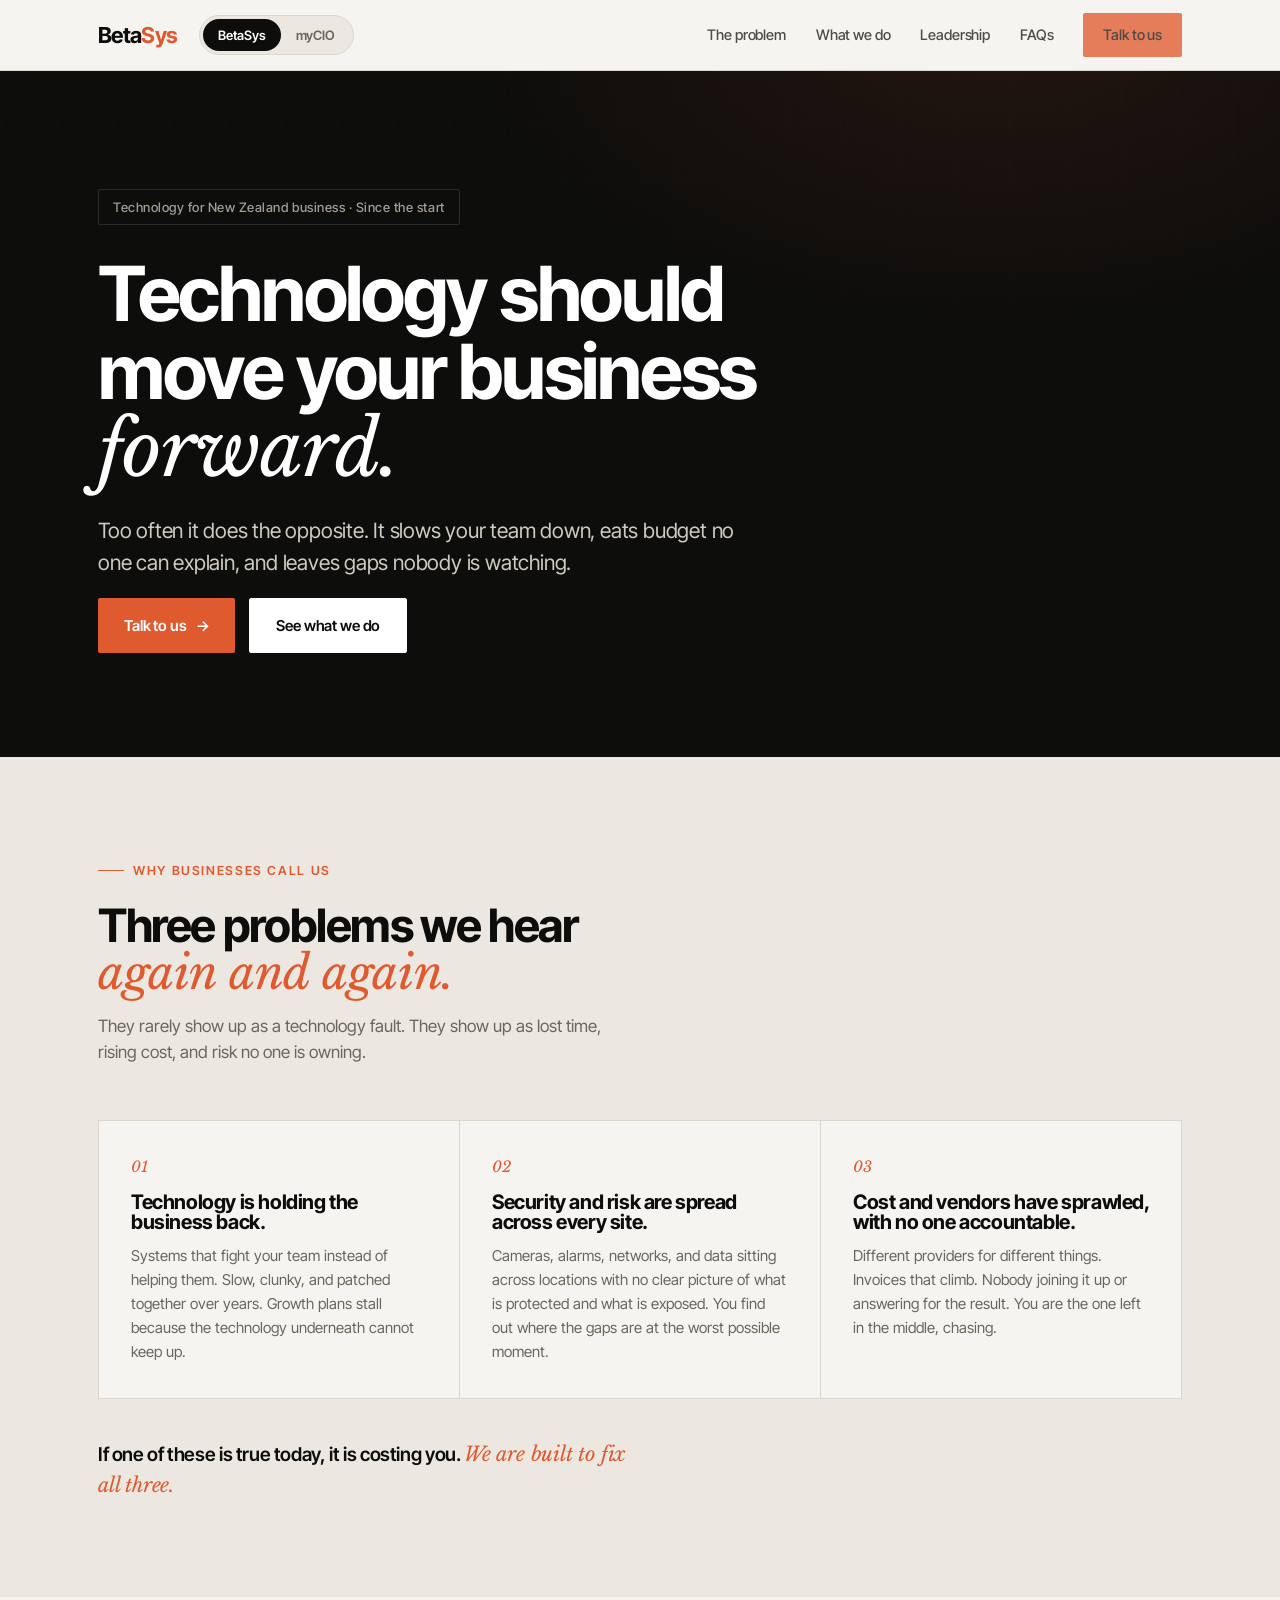
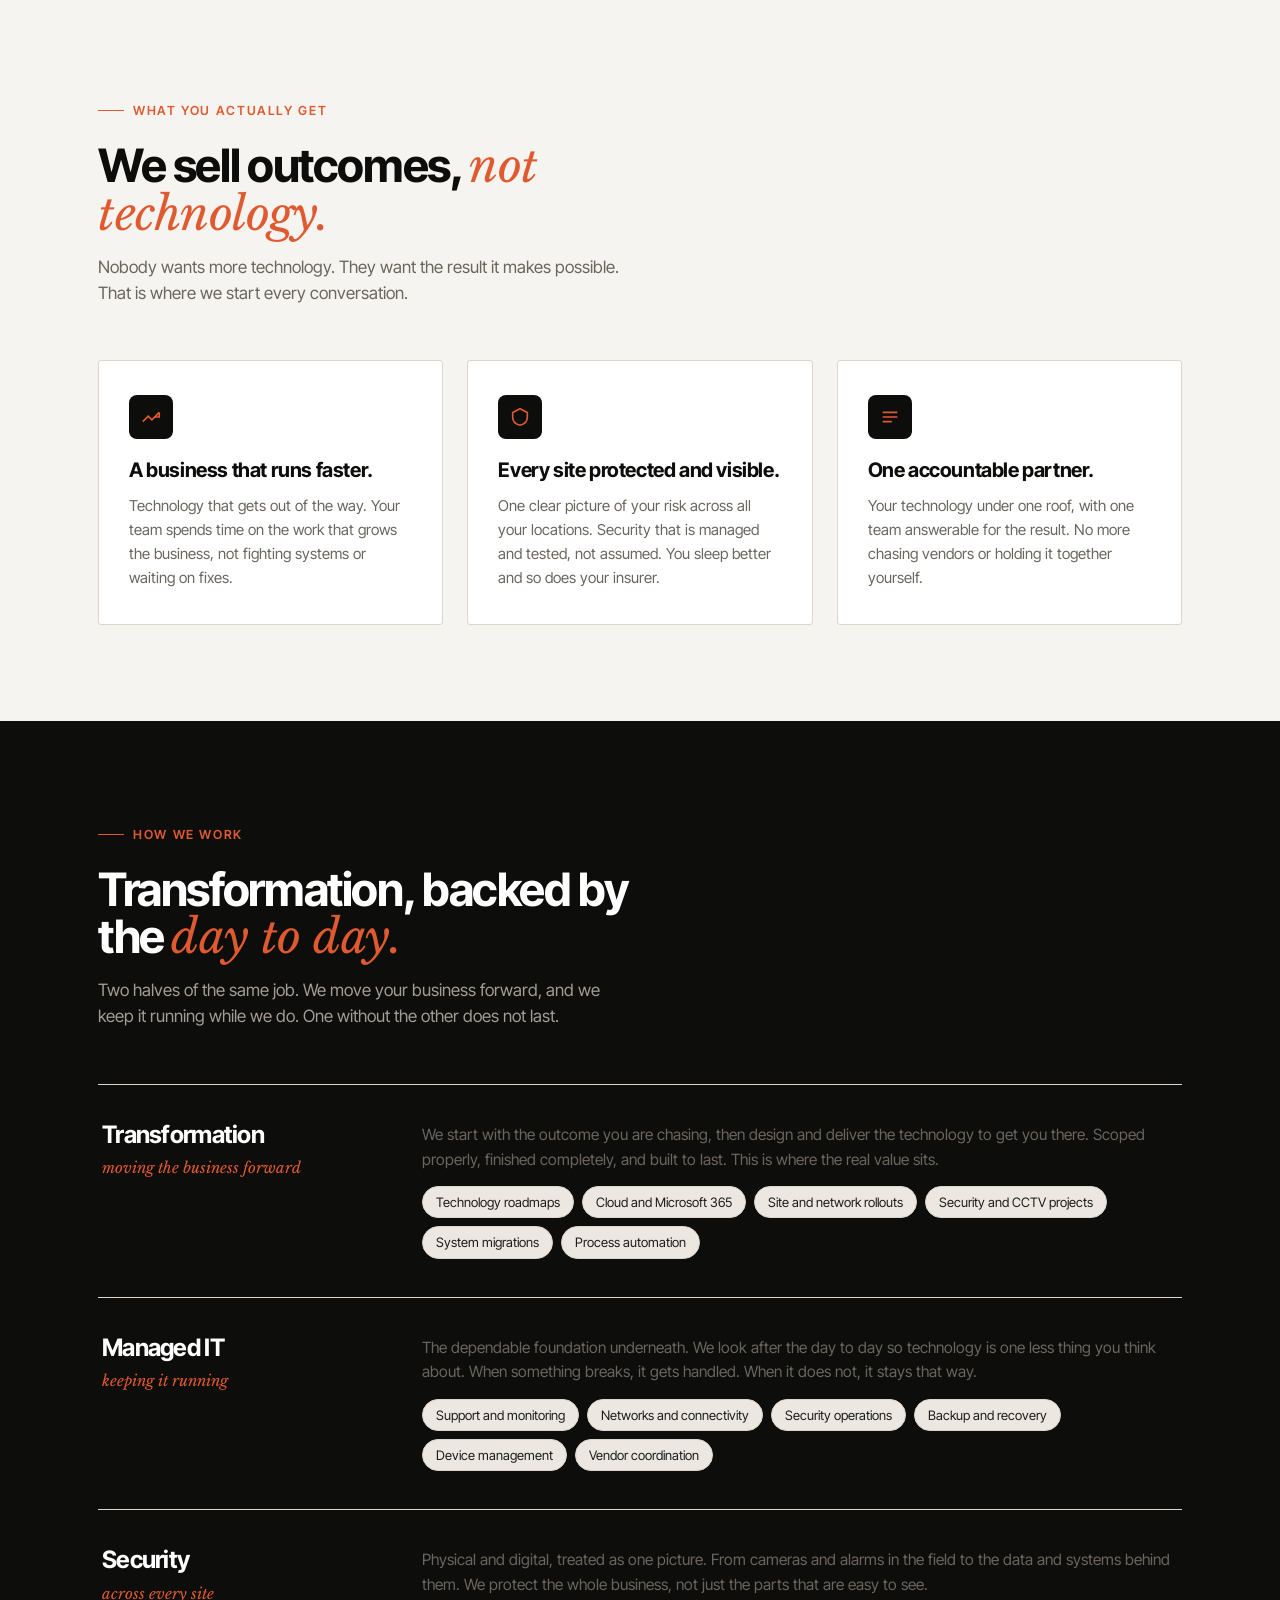
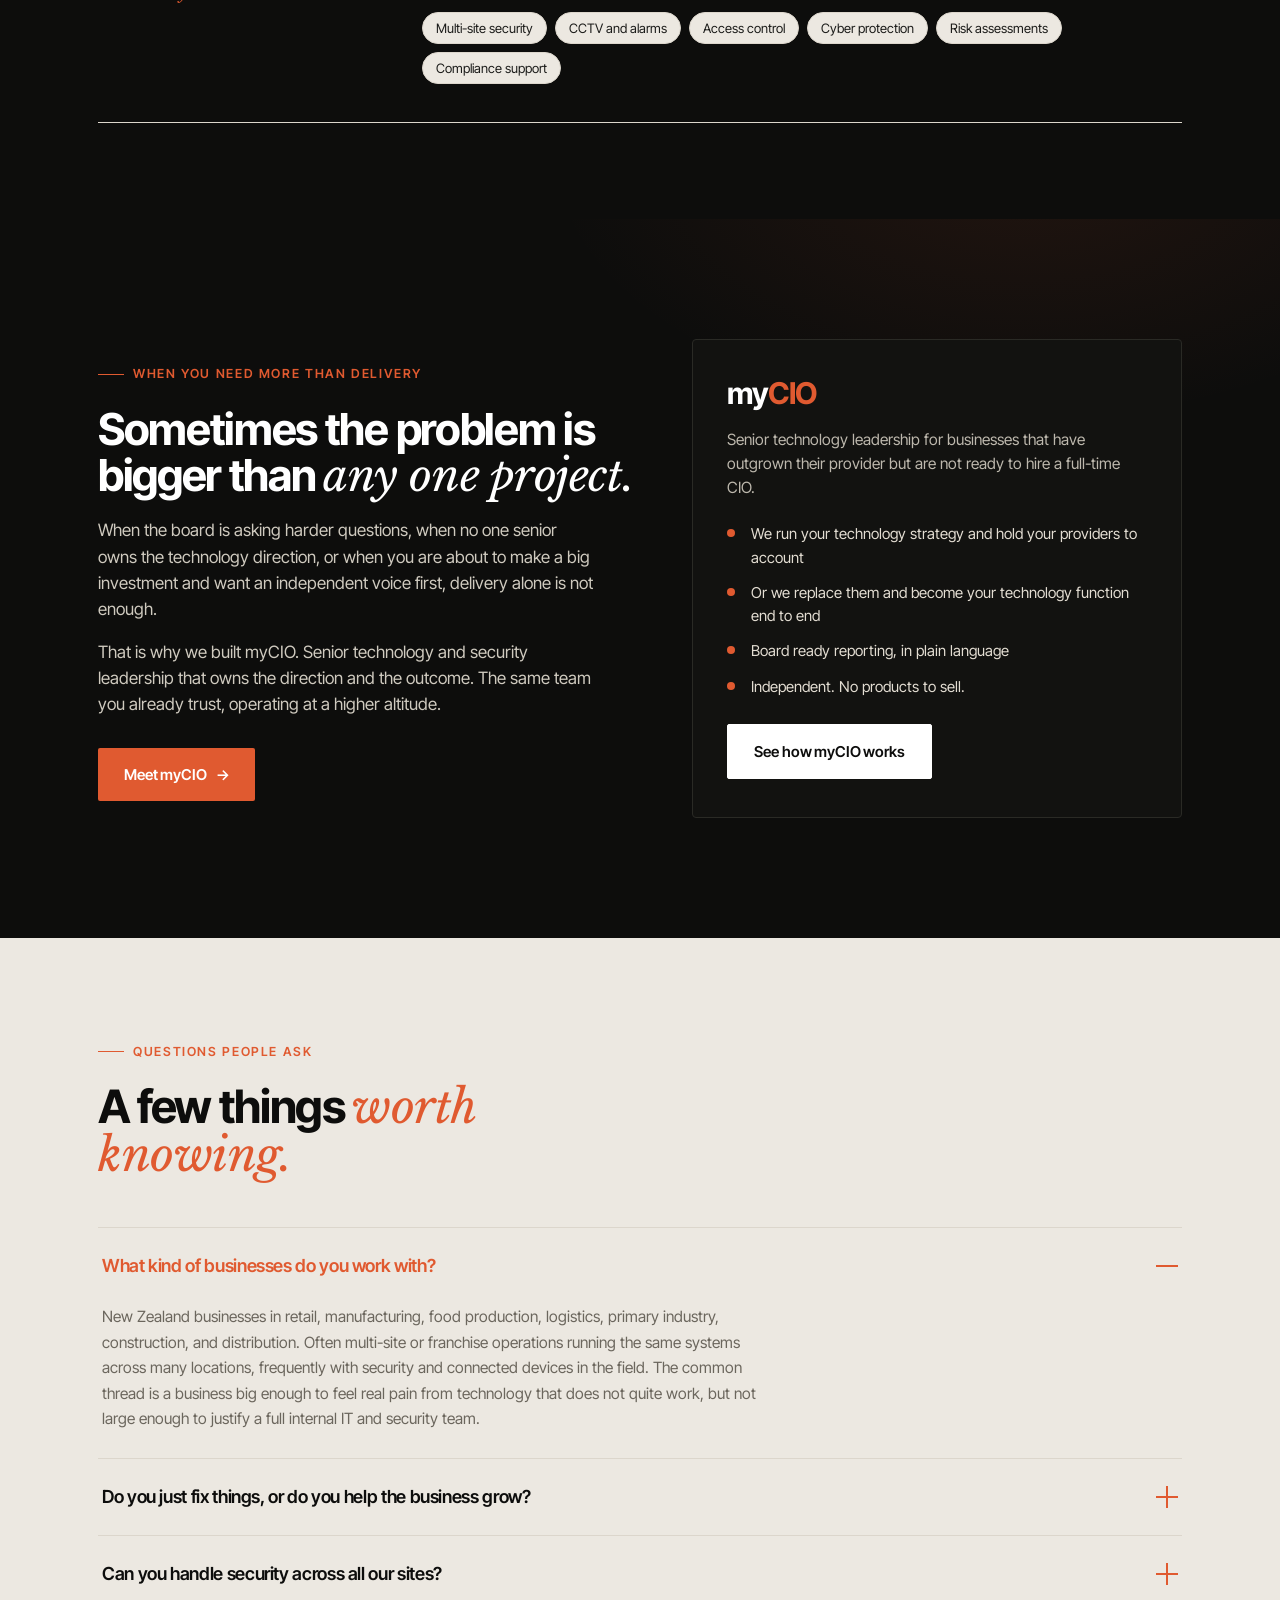
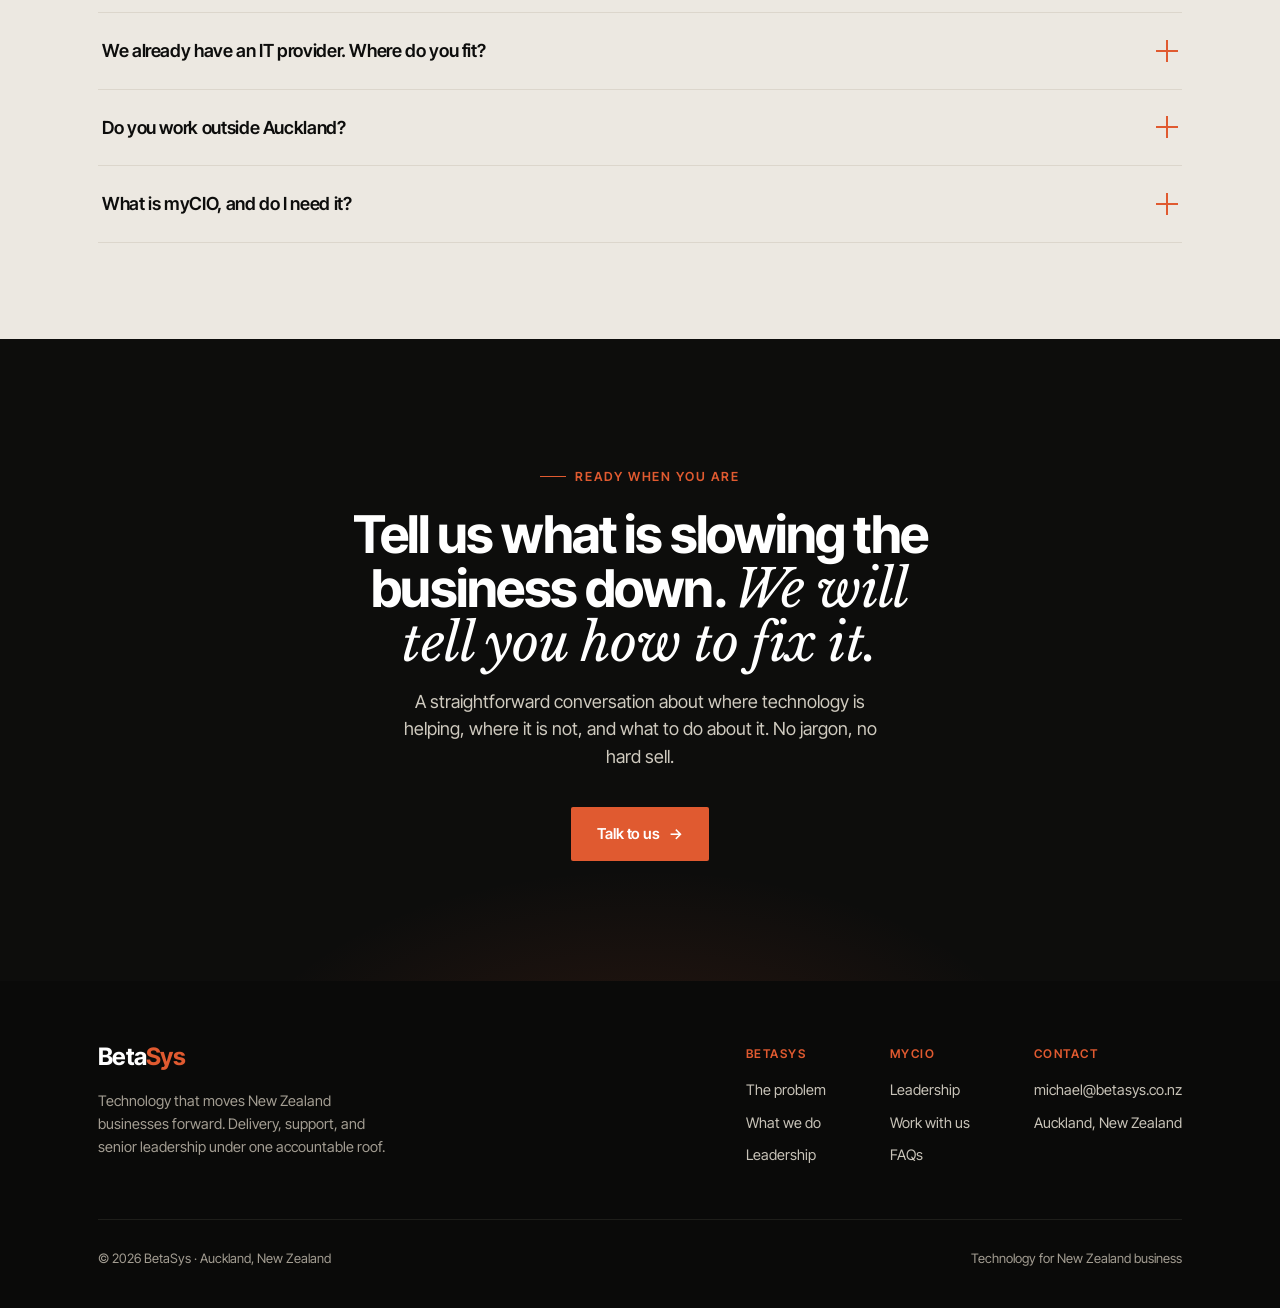
==== commit f6b8be79: "Add files via upload" ====
--- a/index.html
+++ b/index.html
@@ -3,8 +3,8 @@
 <head>
 <meta charset="UTF-8">
 <meta name="viewport" content="width=device-width, initial-scale=1.0">
-<title>myCIO by BetaSys | Senior Technology &amp; Security Leadership for NZ Businesses</title>
-<meta name="description" content="myCIO by BetaSys. Independent senior technology and security leadership for growing New Zealand businesses. Strategy, governance, cloud, OT and vendor accountability. We own the outcome.">
+<title>BetaSys | Technology That Moves Your Business Forward</title>
+<meta name="description" content="BetaSys helps New Zealand businesses solve real problems with technology. We fix what is slowing you down, protect every site, and bring your technology under one accountable roof. Managed IT, security, and transformation.">
 
 <link rel="preconnect" href="https://fonts.googleapis.com">
 <link rel="preconnect" href="https://fonts.gstatic.com" crossorigin>
@@ -60,7 +60,15 @@
     backdrop-filter:blur(14px);
     border-bottom:1px solid var(--line);
   }
-  nav{display:flex;align-items:center;justify-content:space-between;height:70px}
+  nav{display:flex;align-items:center;justify-content:space-between;height:70px;gap:24px}
+  .nav-left{display:flex;align-items:center;gap:22px}
+  .switch{display:inline-flex;background:var(--paper-2);border:1px solid var(--line);border-radius:999px;padding:3px}
+  .switch a{
+    text-decoration:none;font-size:13px;font-weight:600;letter-spacing:-0.01em;
+    padding:6px 15px;border-radius:999px;color:var(--muted);transition:color .2s,background .2s;
+  }
+  .switch a.active{background:var(--ink);color:#fff}
+  .switch a:not(.active):hover{color:var(--ink)}
   .nav-links{display:flex;gap:30px;align-items:center}
   .nav-links a{
     color:var(--ink-soft);text-decoration:none;font-size:14.5px;font-weight:500;
@@ -88,6 +96,8 @@
   .btn-ghost:hover{border-color:var(--ink);background:var(--ink);color:#fff}
   .on-dark .btn-ghost{color:#fff;border-color:#3a3a36}
   .on-dark .btn-ghost:hover{background:#fff;color:var(--ink);border-color:#fff}
+  .btn-white{background:#fff;color:var(--ink);border:1px solid #fff}
+  .btn-white:hover{background:var(--ink);color:#fff;border-color:var(--ink)}
   .btn .arr{transition:transform .2s}
   .btn:hover .arr{transform:translateX(4px)}
 
@@ -282,8 +292,57 @@
     .nav-links a{width:100%;padding:15px 0;border-bottom:1px solid var(--line);opacity:1}
     .nav-links .nav-cta{margin-top:14px;text-align:center}
     .nav-toggle{display:flex}
+    .nav-left{gap:12px}
+    .switch a{padding:5px 11px;font-size:12px}
     .pad,.pad-lg{padding:72px 0}
     .hero{padding:84px 0 76px}
+  }
+  @media (max-width:420px){
+    .mark .word{font-size:18px}
+    .switch a{padding:5px 9px;font-size:11px}
+  }
+
+  /* ---------- BetaSys-specific additions ---------- */
+  .lead-band{background:var(--paper-2)}
+  .outcomes{display:grid;grid-template-columns:repeat(3,1fr);gap:24px;margin-top:54px}
+  .oc{background:#fff;border:1px solid var(--line);border-radius:3px;padding:34px 30px;transition:transform .25s,box-shadow .25s}
+  .oc:hover{transform:translateY(-4px);box-shadow:0 18px 40px -22px rgba(13,13,12,.4)}
+  .oc .ico{width:44px;height:44px;border-radius:8px;background:var(--ink);display:flex;align-items:center;justify-content:center;margin-bottom:20px}
+  .oc .ico svg{width:22px;height:22px;stroke:var(--accent);fill:none;stroke-width:1.8}
+  .oc h3{font-size:20px;margin-bottom:11px;letter-spacing:-0.02em;line-height:1.18}
+  .oc p{font-size:15px;color:var(--muted);line-height:1.6}
+
+  .svc{margin-top:54px;border-top:1px solid var(--line)}
+  .svc-row{display:grid;grid-template-columns:280px 1fr;gap:40px;padding:38px 4px;border-bottom:1px solid var(--line);transition:background .25s,padding-left .25s}
+  .svc-row:hover{background:var(--paper);padding-left:14px}
+  .svc-row .lead h3{font-size:24px;letter-spacing:-0.03em;margin-bottom:8px}
+  .svc-row .lead .tagline{font-family:'Libre Baskerville',serif;font-style:italic;color:var(--accent);font-size:15px}
+  .svc-row .detail p{font-size:15.5px;color:var(--muted);line-height:1.6;margin-bottom:14px}
+  .svc-row .detail .items{display:flex;flex-wrap:wrap;gap:8px}
+  .svc-row .detail .items span{font-size:13px;color:var(--ink-soft);background:var(--paper-2);border:1px solid var(--line);border-radius:999px;padding:5px 13px}
+
+  .bridge{background:var(--ink);color:#fff;position:relative;overflow:hidden}
+  .bridge::before{content:"";position:absolute;inset:0;opacity:.5;background:radial-gradient(800px 460px at 80% -10%,rgba(224,90,48,.2),transparent 60%)}
+  .bridge .wrap{position:relative;z-index:2;display:grid;grid-template-columns:1.1fr 1fr;gap:56px;align-items:center}
+  .bridge .left .eyebrow{color:var(--accent)}
+  .bridge h2{font-size:clamp(30px,4.2vw,44px);color:#fff;margin-bottom:18px;line-height:1.05}
+  .bridge h2 em{color:#fff}
+  .bridge p{font-size:17px;color:#cfcabf;max-width:50ch;margin-bottom:16px}
+  .bridge .card{background:#121210;border:1px solid #2a2a25;border-radius:4px;padding:38px 34px}
+  .bridge .card .badge{display:inline-flex;flex-direction:column;line-height:1;margin-bottom:20px}
+  .bridge .card .badge .word{font-weight:700;letter-spacing:-0.03em;font-size:30px}
+  .bridge .card .badge .word .my{color:#fff}
+  .bridge .card .badge .word .cio{color:var(--accent)}
+  .bridge .card .badge .by{font-weight:400;font-size:11px;color:#7a756c;margin-top:4px}
+  .bridge .card p{font-size:15.5px;color:#bdb8ad;margin-bottom:22px}
+  .bridge .card ul{list-style:none;margin-bottom:26px;display:flex;flex-direction:column;gap:12px}
+  .bridge .card li{font-size:15px;color:#e3ddd2;padding-left:24px;position:relative}
+  .bridge .card li::before{content:"";position:absolute;left:0;top:7px;width:8px;height:8px;border-radius:50%;background:var(--accent)}
+
+  @media (max-width:920px){
+    .outcomes{grid-template-columns:1fr}
+    .svc-row{grid-template-columns:1fr;gap:16px}
+    .bridge .wrap{grid-template-columns:1fr;gap:36px}
   }
 </style>
 </head>
@@ -292,14 +351,19 @@
 <header>
   <div class="wrap">
     <nav>
-      <a href="#top" class="mark" aria-label="myCIO by BetaSys home"><span class="word"><span class="my">my</span><span class="cio">CIO</span></span><span class="by">by BetaSys</span></a>
+      <div class="nav-left">
+        <a href="index.html" class="mark" aria-label="BetaSys home"><span class="word"><span class="my">Beta</span><span class="cio">Sys</span></span></a>
+        <div class="switch">
+          <a href="index.html" class="active">BetaSys</a>
+          <a href="mycio.html">myCIO</a>
+        </div>
+      </div>
       <div class="nav-links" id="navLinks">
-        <a href="#problem">The gap</a>
-        <a href="#difference">Why us</a>
-        <a href="#journey">How we work</a>
-        <a href="#engage">Work with us</a>
+        <a href="#problems">The problem</a>
+        <a href="#what">What we do</a>
+        <a href="#mycio">Leadership</a>
         <a href="#faq">FAQs</a>
-        <a href="#cta" class="nav-cta">Book a 30 min call</a>
+        <a href="#cta" class="nav-cta">Talk to us</a>
       </div>
       <button class="nav-toggle" id="navToggle" aria-label="Menu"><span></span><span></span><span></span></button>
     </nav>
@@ -309,231 +373,142 @@
 <!-- HERO -->
 <section class="hero on-dark" id="top">
   <div class="wrap">
-    <span class="tag rise" style="--d:0s">Technology &amp; security leadership · New Zealand</span>
-    <h1 class="rise" style="--d:.08s">Your technology is costing more than <em>it should.</em></h1>
-    <p class="lede rise" style="--d:.16s">There is a gap between what your business needs and what your technology delivers. Vendors on autopilot. Projects that stall. A risk picture nobody owns.</p>
-    <p class="sub rise" style="--d:.24s"><b>myCIO</b> is the senior technology and security leadership that closes it. Independent, accountable, and on your side of the table. No products to sell. No junior team behind the pitch.</p>
+    <span class="tag rise" style="--d:0s">Technology for New Zealand business · Since the start</span>
+    <h1 class="rise" style="--d:.08s">Technology should move your business <em>forward.</em></h1>
+    <p class="lede rise" style="--d:.16s">Too often it does the opposite. It slows your team down, eats budget no one can explain, and leaves gaps nobody is watching.</p>
     <div class="hero-cta rise" style="--d:.32s">
-      <a href="#cta" class="btn btn-primary">Book a 30 min call <span class="arr">→</span></a>
-      <a href="#engage" class="btn btn-ghost">See the two ways forward</a>
+      <a href="#cta" class="btn btn-primary">Talk to us <span class="arr">&rarr;</span></a>
+      <a href="#what" class="btn btn-white">See what we do</a>
     </div>
   </div>
 </section>
 
-<!-- PROBLEM / SIGNS -->
-<section class="signs pad" id="problem">
+<!-- PROBLEMS -->
+<section class="signs pad" id="problems">
   <div class="wrap">
     <div class="shead rise">
-      <span class="eyebrow">Sound familiar</span>
-      <h2>Five signs the gap is <em>already costing you.</em></h2>
-      <p>None of these show up on an invoice. They show up in lost time, stalled projects, and decisions nobody wants to own.</p>
-    </div>
-    <div class="sign-grid">
+      <span class="eyebrow">Why businesses call us</span>
+      <h2>Three problems we hear <em>again and again.</em></h2>
+      <p>They rarely show up as a technology fault. They show up as lost time, rising cost, and risk no one is owning.</p>
+    </div>
+    <div class="sign-grid" style="grid-template-columns:repeat(3,1fr)">
       <div class="sign rise">
         <span class="n">01</span>
-        <h3>Nobody owns the technology direction.</h3>
-        <p>Decisions get made by whoever is closest to the problem. No strategy, no roadmap, no single person accountable for where it is all heading. Everyone owns a piece. Nobody owns the outcome.</p>
+        <h3>Technology is holding the business back.</h3>
+        <p>Systems that fight your team instead of helping them. Slow, clunky, and patched together over years. Growth plans stall because the technology underneath cannot keep up.</p>
       </div>
       <div class="sign rise">
         <span class="n">02</span>
-        <h3>The risk picture is invisible until something breaks.</h3>
-        <p>Security feels like box ticking, not managed risk. Then the board or your insurer asks a harder question about cyber and compliance, and the honest answer is "I will find out."</p>
+        <h3>Security and risk are spread across every site.</h3>
+        <p>Cameras, alarms, networks, and data sitting across locations with no clear picture of what is protected and what is exposed. You find out where the gaps are at the worst possible moment.</p>
       </div>
       <div class="sign rise">
         <span class="n">03</span>
-        <h3>Your MSP manages itself.</h3>
-        <p>They handle the tickets and respond when things break. But nobody holds them to account, checks what you are paying for, or makes sure the work points somewhere sensible.</p>
-      </div>
-      <div class="sign rise">
-        <span class="n">04</span>
-        <h3>Projects stall, drift, and restart.</h3>
-        <p>They kick off with good intentions, then lose momentum. Six months later you are looking at the same problem, often with the same vendor, and a budget that has quietly grown.</p>
-      </div>
-      <div class="sign rise">
-        <span class="n">05</span>
-        <h3>Head office and the sites run on different worlds.</h3>
-        <p>Corporate systems on one side, the technology in each store, branch, or site on the other. Cameras, alarms, access control, point of sale, all of it. Both carry risk. Nobody governs the gap between them, and that gap is where the surprises hide.</p>
-      </div>
-      <div class="sign rise" style="display:flex;align-items:center">
-        <p class="sign-foot">If two or more of these sound familiar, the gap is costing you. <em>It does not close itself.</em></p>
-      </div>
-    </div>
+        <h3>Cost and vendors have sprawled, with no one accountable.</h3>
+        <p>Different providers for different things. Invoices that climb. Nobody joining it up or answering for the result. You are the one left in the middle, chasing.</p>
+      </div>
+    </div>
+    <p class="sign-foot rise" style="margin-top:40px">If one of these is true today, it is costing you. <em>We are built to fix all three.</em></p>
   </div>
 </section>
 
-<!-- STACK -->
-<section class="stack pad" id="stack">
+<!-- OUTCOMES -->
+<section class="pad" id="outcomes">
   <div class="wrap">
     <div class="shead rise">
-      <span class="eyebrow">How technology actually works</span>
-      <h2>AI is the current buzzword. Cloud was before it. <em>The cycle is endless.</em></h2>
-      <p>None of it works if the business underneath is not solid. Here is the order it actually runs in.</p>
-    </div>
-    <div class="stack-rows">
-      <div class="srow rise">
-        <span class="num">01</span>
-        <div class="body"><h3>Business <em>outcomes.</em></h3><p>Revenue. Efficiency. Uptime. Competitive advantage. Where every technology conversation should start, and rarely does.</p></div>
-        <span class="lab">Top of stack</span>
-      </div>
-      <div class="srow rise">
-        <span class="num">02</span>
-        <div class="body"><h3>AI and <em>automation.</em></h3><p>Most NZ businesses use AI as a tool individuals visit, not a layer running through the business. The value sits in the second one.</p></div>
-        <span class="lab">Where growth happens</span>
-      </div>
-      <div class="srow rise">
-        <span class="num">03</span>
-        <div class="body"><h3>Your <em>data.</em></h3><p>The layer most businesses are missing. Knowledge trapped in people's heads, not in systems. The foundation AI actually builds on.</p></div>
-        <span class="lab">The missing layer</span>
-      </div>
-      <div class="srow rise">
-        <span class="num">04</span>
-        <div class="body"><h3>The <em>plumbing.</em></h3><p>Networking, servers, cloud, Microsoft 365, the technology in every site, and security. The foundation everything else depends on. Get it wrong and nothing above it holds.</p></div>
-        <span class="lab">Where it starts</span>
+      <span class="eyebrow">What you actually get</span>
+      <h2>We sell outcomes, <em>not technology.</em></h2>
+      <p>Nobody wants more technology. They want the result it makes possible. That is where we start every conversation.</p>
+    </div>
+    <div class="outcomes">
+      <div class="oc rise">
+        <div class="ico"><svg viewBox="0 0 24 24"><path d="M3 17l6-6 4 4 8-8"/><path d="M21 7v5h-5"/></svg></div>
+        <h3>A business that runs faster.</h3>
+        <p>Technology that gets out of the way. Your team spends time on the work that grows the business, not fighting systems or waiting on fixes.</p>
+      </div>
+      <div class="oc rise">
+        <div class="ico"><svg viewBox="0 0 24 24"><path d="M12 3l8 4v5c0 5-3.5 8-8 9-4.5-1-8-4-8-9V7z"/></svg></div>
+        <h3>Every site protected and visible.</h3>
+        <p>One clear picture of your risk across all your locations. Security that is managed and tested, not assumed. You sleep better and so does your insurer.</p>
+      </div>
+      <div class="oc rise">
+        <div class="ico"><svg viewBox="0 0 24 24"><path d="M4 7h16M4 12h16M4 17h10"/></svg></div>
+        <h3>One accountable partner.</h3>
+        <p>Your technology under one roof, with one team answerable for the result. No more chasing vendors or holding it together yourself.</p>
       </div>
     </div>
   </div>
 </section>
 
-<!-- DIFFERENCE -->
-<section class="pad" id="difference">
-  <div class="wrap">
-    <div class="shead rise">
-      <span class="eyebrow">Why myCIO</span>
-      <h2>Three things no one else is doing <em>together.</em></h2>
-      <p>This is not a better MSP. It is a different model. Either we run the strategy and hold your provider to account, or we replace them and become your technology function. Either way, someone senior owns the outcome.</p>
-    </div>
-    <div class="diff-grid">
-      <div class="diff rise">
-        <span class="n">01</span>
-        <h3>We do not leave until it is working.</h3>
-        <p>Most consultants deliver a report and move on. We own the outcome and fix what breaks. You get a working environment, not a forty-page document nobody reads.</p>
-      </div>
-      <div class="diff rise">
-        <span class="n">02</span>
-        <h3>Your vendors finally have someone to answer to.</h3>
-        <p>We direct them, hold them to their commitments, renegotiate what is not working, and close the gaps they have been ignoring. This alone recovers real money for most clients.</p>
-      </div>
-      <div class="diff rise">
-        <span class="n">03</span>
-        <h3>Built so you are never held hostage.</h3>
-        <p>Documented, portable, and not dependent on any single vendor or person. We build to a seven-year standard, not the industry norm of three.</p>
-      </div>
-    </div>
-  </div>
-</section>
-
-<!-- COMPARE -->
-<section class="compare pad" id="compare">
-  <div class="wrap">
-    <div class="shead rise">
-      <span class="eyebrow">The shift</span>
-      <h2>What changes when <em>we are involved.</em></h2>
-      <p>Whether we run your existing provider or replace them, the change is the same. Someone senior owns the direction, the risk, and the outcome. We fix what is not working and build the foundation for where you are heading.</p>
-    </div>
-    <div class="cmp rise">
-      <div class="cmp-col without">
-        <h3>Without senior leadership</h3>
-        <ul>
-          <li>Technology decisions land on the owner's desk by default</li>
-          <li>MSPs and vendors manage themselves and invoice regardless of progress</li>
-          <li>Security posture is unclear and risk is invisible until something goes wrong</li>
-          <li>Projects stall, drift over budget, or never fully land</li>
-          <li>Board updates are jargon heavy, incomplete, or missing</li>
-          <li>Head office and site technology sit in separate worlds with no one governing the gap</li>
-        </ul>
-      </div>
-      <div class="cmp-col with">
-        <h3>With myCIO</h3>
-        <ul>
-          <li>One senior person owns the technology direction end to end</li>
-          <li>Vendors are directed, held to their commitments, and aligned to your goals</li>
-          <li>Security posture is visible, prioritised, and improving on a real plan</li>
-          <li>Projects are scoped clearly, tracked honestly, and finished properly</li>
-          <li>Board ready updates in plain language, every time</li>
-          <li>Head office and site technology governed together, with uptime and security protected in one frame</li>
-        </ul>
-      </div>
-    </div>
-    <p class="cmp-note rise">We get paid to give you the right answer, not the comfortable one. The depth matters here. The technology running in the field, whether that is cameras and alarm panels across your sites or plant and SCADA on a factory floor, carries a different risk profile to corporate IT, and applying a standard IT framework to it does not fit. We bring both lenses together.</p>
-  </div>
-</section>
-
-<!-- JOURNEY -->
-<section class="pad" id="journey" style="background:var(--paper)">
+<!-- WHAT WE DO -->
+<section class="stack pad" id="what">
   <div class="wrap">
     <div class="shead rise">
       <span class="eyebrow">How we work</span>
-      <h2>From where you are, to <em>where the business is going.</em></h2>
-      <p>Five stages. Not every client needs all five. By the end, the business runs on something documented, defensible, and built to last.</p>
-    </div>
-    <div class="stages">
-      <div class="stage rise">
-        <div class="lead"><span class="st-n">01</span><div class="st-name">Discover</div><span class="st-time">Weeks 1–2</span></div>
-        <div class="col out"><h4>Outcome</h4><p>You know exactly what is broken, what is at risk, and what to fix first. No guesswork, no vendor spin.</p></div>
-        <div class="col"><h4>What happens</h4><p>Full environment review. Every risk, gap, and priority documented. A written report with our honest read and a clear recommendation. No obligation to go further.</p></div>
-      </div>
-      <div class="stage rise">
-        <div class="lead"><span class="st-n">02</span><div class="st-name">Stabilise</div><span class="st-time">Months 1–2</span></div>
-        <div class="col out"><h4>Outcome</h4><p>The fires are out. Your team stops working around technology and starts working with it.</p></div>
-        <div class="col"><h4>What happens</h4><p>Fix the foundations. Reduce technical debt and risk. End the recurring breakdowns. We hold existing vendors accountable and close the gaps costing you every week.</p></div>
-      </div>
-      <div class="stage rise">
-        <div class="lead"><span class="st-n">03</span><div class="st-name">Standardise</div><span class="st-time">Months 2–4</span></div>
-        <div class="col out"><h4>Outcome</h4><p>Your business no longer depends on who happens to be in the room. Anyone can pick it up.</p></div>
-        <div class="col"><h4>What happens</h4><p>Right people, process, and technology at the right service levels. Everything documented. Vendor relationships structured. The business can answer any board or auditor question.</p></div>
-      </div>
-      <div class="stage rise">
-        <div class="lead"><span class="st-n">04</span><div class="st-name">Transform</div><span class="st-time">Month 4+</span></div>
-        <div class="col out"><h4>Outcome</h4><p>Technology is actively working for the business. Your team is faster and you are not the bottleneck.</p></div>
-        <div class="col"><h4>What happens</h4><p>Modern work, AI, and automation built to last. Real competitive advantage, not a pilot project. Every initiative tied to a business outcome and measured against it.</p></div>
-      </div>
-      <div class="stage rise">
-        <div class="lead"><span class="st-n">05</span><div class="st-name">Secure</div><span class="st-time">Ongoing</span></div>
-        <div class="col out"><h4>Outcome</h4><p>Clean board answers. A safe environment. A security posture you can stand behind.</p></div>
-        <div class="col"><h4>What happens</h4><p>Continuous threat detection, compliance, and resilience across IT and OT. Security baked into every decision, not bolted on. Risk reported clearly, no jargon, no surprises.</p></div>
+      <h2>Transformation, backed by the <em>day to day.</em></h2>
+      <p>Two halves of the same job. We move your business forward, and we keep it running while we do. One without the other does not last.</p>
+    </div>
+    <div class="svc">
+      <div class="svc-row rise">
+        <div class="lead">
+          <h3>Transformation</h3>
+          <span class="tagline">moving the business forward</span>
+        </div>
+        <div class="detail">
+          <p>We start with the outcome you are chasing, then design and deliver the technology to get you there. Scoped properly, finished completely, and built to last. This is where the real value sits.</p>
+          <div class="items">
+            <span>Technology roadmaps</span><span>Cloud and Microsoft 365</span><span>Site and network rollouts</span><span>Security and CCTV projects</span><span>System migrations</span><span>Process automation</span>
+          </div>
+        </div>
+      </div>
+      <div class="svc-row rise">
+        <div class="lead">
+          <h3>Managed IT</h3>
+          <span class="tagline">keeping it running</span>
+        </div>
+        <div class="detail">
+          <p>The dependable foundation underneath. We look after the day to day so technology is one less thing you think about. When something breaks, it gets handled. When it does not, it stays that way.</p>
+          <div class="items">
+            <span>Support and monitoring</span><span>Networks and connectivity</span><span>Security operations</span><span>Backup and recovery</span><span>Device management</span><span>Vendor coordination</span>
+          </div>
+        </div>
+      </div>
+      <div class="svc-row rise">
+        <div class="lead">
+          <h3>Security</h3>
+          <span class="tagline">across every site</span>
+        </div>
+        <div class="detail">
+          <p>Physical and digital, treated as one picture. From cameras and alarms in the field to the data and systems behind them. We protect the whole business, not just the parts that are easy to see.</p>
+          <div class="items">
+            <span>Multi-site security</span><span>CCTV and alarms</span><span>Access control</span><span>Cyber protection</span><span>Risk assessments</span><span>Compliance support</span>
+          </div>
+        </div>
       </div>
     </div>
   </div>
 </section>
 
-<!-- ENGAGE -->
-<section class="engage pad" id="engage">
-  <div class="wrap">
-    <div class="shead rise">
-      <span class="eyebrow">Work with us</span>
-      <h2>Two ways forward. <em>You choose which.</em></h2>
-      <p>Most clients sit in one of two situations. You have a provider worth keeping but no one steering them, or the provider is the problem and you need it handled. We do both. We tell you honestly which one you need.</p>
-    </div>
-    <div class="eng-grid" style="grid-template-columns:repeat(2,1fr)">
-      <div class="eng rise">
-        <span class="n">01</span>
-        <h3>We run the strategy</h3>
-        <p>You keep your provider. We sit above them and own the direction. Roadmap, security, vCIO and vCISO leadership, board ready reporting, and a vendor that finally has someone senior to answer to. We hold them to their commitments and close the gaps they have been ignoring.</p>
-        <div class="fit"><b>Right if</b> your IT runs day to day but no one senior is steering direction, risk, or vendor performance. Monthly retainer.</div>
-      </div>
-      <div class="eng rise">
-        <span class="n">02</span>
-        <h3>We replace your provider</h3>
-        <p>The current provider is not working, so we take it on. We become your technology function end to end. Strategy, security, delivery, and vendor management under one roof. We migrate you off cleanly, build the foundation properly, and own the result. If something goes wrong, you call us.</p>
-        <div class="fit"><b>Right if</b> you are done being let down and want one accountable partner for everything technology. One monthly fee.</div>
-      </div>
-    </div>
-    <p class="eng-note rise">Not ready for either yet? Start with a scoped assessment or project. A specific problem, a clear outcome, priced before any work begins. It is the cleanest way to see how we work before committing to more. Every engagement starts the same way: a structured discovery, an honest read on where you stand, and a recommended path forward including cost. If it is not the right fit, we will say so.</p>
-  </div>
-</section>
-
-<!-- PROOF -->
-<section class="pad" id="proof" style="background:var(--paper)">
-  <div class="wrap">
-    <div class="shead rise center">
-      <span class="eyebrow" style="justify-content:center">The record</span>
-      <h2>Senior, in the room, and <em>responsible for the outcome.</em></h2>
-    </div>
-    <div class="proof-grid">
-      <div class="proof rise"><div class="big">35+</div><div class="lab">Years combined experience across IT, OT, and security leadership</div></div>
-      <div class="proof rise"><div class="big">$500k</div><div class="lab">Saved by one client in the first vendor review</div></div>
-      <div class="proof rise"><div class="big s">NZ only</div><div class="lab">No offshore handoffs. The people you meet do the work.</div></div>
-      <div class="proof rise"><div class="big">7yr</div><div class="lab">The standard we build to, not the industry norm of three</div></div>
+<!-- MYCIO BRIDGE -->
+<section class="bridge pad-lg" id="mycio">
+  <div class="wrap">
+    <div class="left rise">
+      <span class="eyebrow">When you need more than delivery</span>
+      <h2>Sometimes the problem is bigger than <em>any one project.</em></h2>
+      <p>When the board is asking harder questions, when no one senior owns the technology direction, or when you are about to make a big investment and want an independent voice first, delivery alone is not enough.</p>
+      <p>That is why we built myCIO. Senior technology and security leadership that owns the direction and the outcome. The same team you already trust, operating at a higher altitude.</p>
+      <a href="mycio.html" class="btn btn-primary" style="margin-top:14px">Meet myCIO <span class="arr">&rarr;</span></a>
+    </div>
+    <div class="card rise">
+      <span class="badge"><span class="word"><span class="my">my</span><span class="cio">CIO</span></span></span>
+      <p>Senior technology leadership for businesses that have outgrown their provider but are not ready to hire a full-time CIO.</p>
+      <ul>
+        <li>We run your technology strategy and hold your providers to account</li>
+        <li>Or we replace them and become your technology function end to end</li>
+        <li>Board ready reporting, in plain language</li>
+        <li>Independent. No products to sell.</li>
+      </ul>
+      <a href="mycio.html" class="btn btn-white">See how myCIO works</a>
     </div>
   </div>
 </section>
@@ -547,32 +522,28 @@
     </div>
     <div class="faq-list">
       <details class="rise" open>
-        <summary>What does a first engagement look like?<span class="ic"></span></summary>
-        <div class="faq-body">No hard sell and no long proposal before you have seen any value. <b>Week one</b> is a focused conversation with you and whoever needs to be in the room. We learn how you are set up, where it hurts, and what good looks like. <b>Month one</b>, the quick wins are in motion, ownership is clear, and your vendors know who they are dealing with. <b>Ongoing</b>, what clients say most often around month three or four is "I do not think about IT anymore." Not because nothing happens, but because when it does, it gets handled.</div>
+        <summary>What kind of businesses do you work with?<span class="ic"></span></summary>
+        <div class="faq-body">New Zealand businesses in retail, manufacturing, food production, logistics, primary industry, construction, and distribution. Often multi-site or franchise operations running the same systems across many locations, frequently with security and connected devices in the field. The common thread is a business big enough to feel real pain from technology that does not quite work, but not large enough to justify a full internal IT and security team.</div>
       </details>
       <details class="rise">
-        <summary>Do you replace our existing IT provider?<span class="ic"></span></summary>
-        <div class="faq-body">It comes down to one question: is the provider worth keeping? If they are, we leave them in place and run the strategy above them. We own the direction and hold them to account, and they keep delivering. If they are the problem, we replace them and become your technology function ourselves. We migrate you off cleanly and own the result end to end. We will give you an honest read on which one you need, even when the answer is keep them. We are not a helpdesk or a ticket queue either way.</div>
+        <summary>Do you just fix things, or do you help the business grow?<span class="ic"></span></summary>
+        <div class="faq-body">Both, and the order matters. <b>Managed IT</b> keeps the day to day running so technology is one less worry. <b>Transformation</b> is where we move the business forward, designing and delivering the technology that helps you grow. We lead with outcomes, then back them with the dependable day to day support that makes them stick. We are not a break-fix shop waiting for the phone to ring.</div>
       </details>
       <details class="rise">
-        <summary>How does pricing work?<span class="ic"></span></summary>
-        <div class="faq-body">Running the strategy above your existing provider is a fixed monthly retainer. Replacing the provider and becoming your technology function is one monthly fee covering strategy, governance, security, vendor management, and delivery. One-off assessments and projects are scoped and priced before any work begins. We quote and work in day rates, not hours, so you are not second guessing time spent. For large projects or on-site work outside Auckland, the approach is agreed upfront. No surprises.</div>
+        <summary>Can you handle security across all our sites?<span class="ic"></span></summary>
+        <div class="faq-body">Yes. We treat physical and digital security as one picture. Cameras, alarms, and access control in the field, and the networks, data, and systems behind them. For a multi-site or franchise business, the value is in joining it all up. One clear view of what is protected and what is exposed across every location, managed and tested, not assumed.</div>
       </details>
       <details class="rise">
-        <summary>What size of business do you work with?<span class="ic"></span></summary>
-        <div class="faq-body">If you are big enough to feel real pain from technology that does not quite work, but not large enough to justify a full-time CIO, CISO, and internal IT team, you are likely a good fit. We typically work with New Zealand businesses in retail, manufacturing, food production, logistics, primary industry, construction, and distribution. Often multi-site or franchise operations running the same systems across many locations, often with connected devices and operational technology in the field, and usually spending meaningful money on technology without a senior person governing how it is used.</div>
+        <summary>We already have an IT provider. Where do you fit?<span class="ic"></span></summary>
+        <div class="faq-body">It depends on whether they are working for you. If they are, we can deliver specific projects or sit above them through myCIO to own the direction and hold them to account. If they are the problem, we can take it all on ourselves and become your one accountable partner. We will give you an honest read on which makes sense, even when the answer is to keep what you have.</div>
       </details>
       <details class="rise">
-        <summary>Do you work with boards and executives directly?<span class="ic"></span></summary>
-        <div class="faq-body">Yes, and it matters. Many businesses come to us because a board or CEO is asking harder questions about technology risk, cyber insurance, or why projects keep stalling. Part of the value is translating the technology picture into language that works at board level. Clear risk posture, honest progress, and a defensible investment story. If you need someone who can sit in a board meeting and hold the technology and security conversation, that is core to what we do.</div>
+        <summary>Do you work outside Auckland?<span class="ic"></span></summary>
+        <div class="faq-body">Yes. We deliver across New Zealand, including multi-site rollouts where on-site presence matters. We have a long-standing network of trusted partners we know well and have worked with before. For work outside Auckland or across many sites at once, you deal with us and we deal with them. The accountability stays in one place.</div>
       </details>
       <details class="rise">
-        <summary>What experience do you have with operational technology and connected devices?<span class="ic"></span></summary>
-        <div class="faq-body">Significant hands-on experience across New Zealand businesses where corporate IT meets the technology running in the field. That covers cameras, alarm panels, access control, and networked devices deployed across many sites, as well as manufacturing, food processing, and primary industry settings with SCADA, PLCs, and plant equipment. This technology carries a different risk profile to a standard office network. Uptime, safety, physical access, and legacy hardware all intersect. We bring the IT governance lens and the operational reality together, rather than forcing a standard IT framework onto an environment it does not fit.</div>
-      </details>
-      <details class="rise">
-        <summary>What if we need on-site support outside Auckland?<span class="ic"></span></summary>
-        <div class="faq-body">We have a long-standing network of trusted partners across New Zealand, including for multi-site rollouts and in manufacturing and primary industry where on-site presence matters. For hands-on delivery outside Auckland, or across many sites at once, we bring in people we know well and have worked with before. You deal with us. We deal with them. The accountability stays in one place.</div>
+        <summary>What is myCIO, and do I need it?<span class="ic"></span></summary>
+        <div class="faq-body">myCIO is our senior technology and security leadership offer, for when the challenge is bigger than any one project. Think board-level technology questions, no one senior owning the direction, or a major investment you want an independent view on first. Most businesses start with BetaSys for delivery and support, then step up to myCIO when they need leadership that owns the whole outcome. You can read the full picture on the myCIO page.</div>
       </details>
     </div>
   </div>
@@ -582,9 +553,9 @@
 <section class="cta pad-lg on-dark" id="cta">
   <div class="wrap">
     <span class="eyebrow" style="justify-content:center">Ready when you are</span>
-    <h2>Thirty minutes. You leave knowing exactly <em>where you stand.</em></h2>
-    <p>If your technology is costing more than it should and nobody senior is in charge of fixing that, let's talk. Plain language. No prep needed.</p>
-    <a href="mailto:michael@betasys.co.nz?subject=Intro%20call%20with%20myCIO" class="btn btn-primary">Book a 30 min call <span class="arr">→</span></a>
+    <h2>Tell us what is slowing the business down. <em>We will tell you how to fix it.</em></h2>
+    <p>A straightforward conversation about where technology is helping, where it is not, and what to do about it. No jargon, no hard sell.</p>
+    <a href="mailto:michael@betasys.co.nz?subject=Talking%20to%20BetaSys" class="btn btn-primary">Talk to us <span class="arr">&rarr;</span></a>
   </div>
 </section>
 
@@ -593,21 +564,21 @@
   <div class="wrap">
     <div class="foot-top">
       <div class="foot-brand">
-        <span class="mark" style="margin-bottom:4px"><span class="word" style="font-size:24px"><span class="my">my</span><span class="cio">CIO</span></span><span class="by">by BetaSys</span></span>
-        <p>Senior technology and security leadership for growing New Zealand businesses. On your side of the table. A brand of Beta Business Systems Ltd.</p>
+        <span class="mark" style="margin-bottom:4px"><span class="word" style="font-size:24px"><span class="my">Beta</span><span class="cio">Sys</span></span></span>
+        <p>Technology that moves New Zealand businesses forward. Delivery, support, and senior leadership under one accountable roof.</p>
       </div>
       <div class="foot-cols">
         <div class="foot-col">
-          <h4>The story</h4>
-          <a href="#problem">The gap</a>
-          <a href="#difference">Why us</a>
-          <a href="#journey">How we work</a>
+          <h4>BetaSys</h4>
+          <a href="#problems">The problem</a>
+          <a href="#what">What we do</a>
+          <a href="#mycio">Leadership</a>
         </div>
         <div class="foot-col">
-          <h4>Get started</h4>
-          <a href="#engage">Work with us</a>
-          <a href="#faq">FAQs</a>
-          <a href="#cta">Talk to us</a>
+          <h4>myCIO</h4>
+          <a href="mycio.html">Leadership</a>
+          <a href="mycio.html#engage">Work with us</a>
+          <a href="mycio.html#faq">FAQs</a>
         </div>
         <div class="foot-col">
           <h4>Contact</h4>
@@ -617,20 +588,18 @@
       </div>
     </div>
     <div class="foot-bot">
-      <span>© 2026 Beta Business Systems Ltd · Auckland, New Zealand</span>
-      <span>myCIO is a brand of Beta Business Systems Ltd</span>
+      <span>&copy; 2026 BetaSys &middot; Auckland, New Zealand</span>
+      <span>Technology for New Zealand business</span>
     </div>
   </div>
 </footer>
 
 <script>
-  // Mobile nav
   const toggle=document.getElementById('navToggle');
   const links=document.getElementById('navLinks');
   toggle.addEventListener('click',()=>links.classList.toggle('open'));
   links.querySelectorAll('a').forEach(a=>a.addEventListener('click',()=>links.classList.remove('open')));
 
-  // Scroll reveal
   const io=new IntersectionObserver((entries)=>{
     entries.forEach(e=>{if(e.isIntersecting){e.target.classList.add('in');io.unobserve(e.target);}});
   },{threshold:.12,rootMargin:'0px 0px -40px 0px'});
@@ -638,7 +607,6 @@
     if(!el.closest('.hero')) el.style.transitionDelay=(Math.min(i%6,5)*0.05)+'s';
     io.observe(el);
   });
-  // Hero rises fire on load
   window.addEventListener('load',()=>{document.querySelectorAll('.hero .rise').forEach(el=>el.classList.add('in'));});
 </script>
 </body>
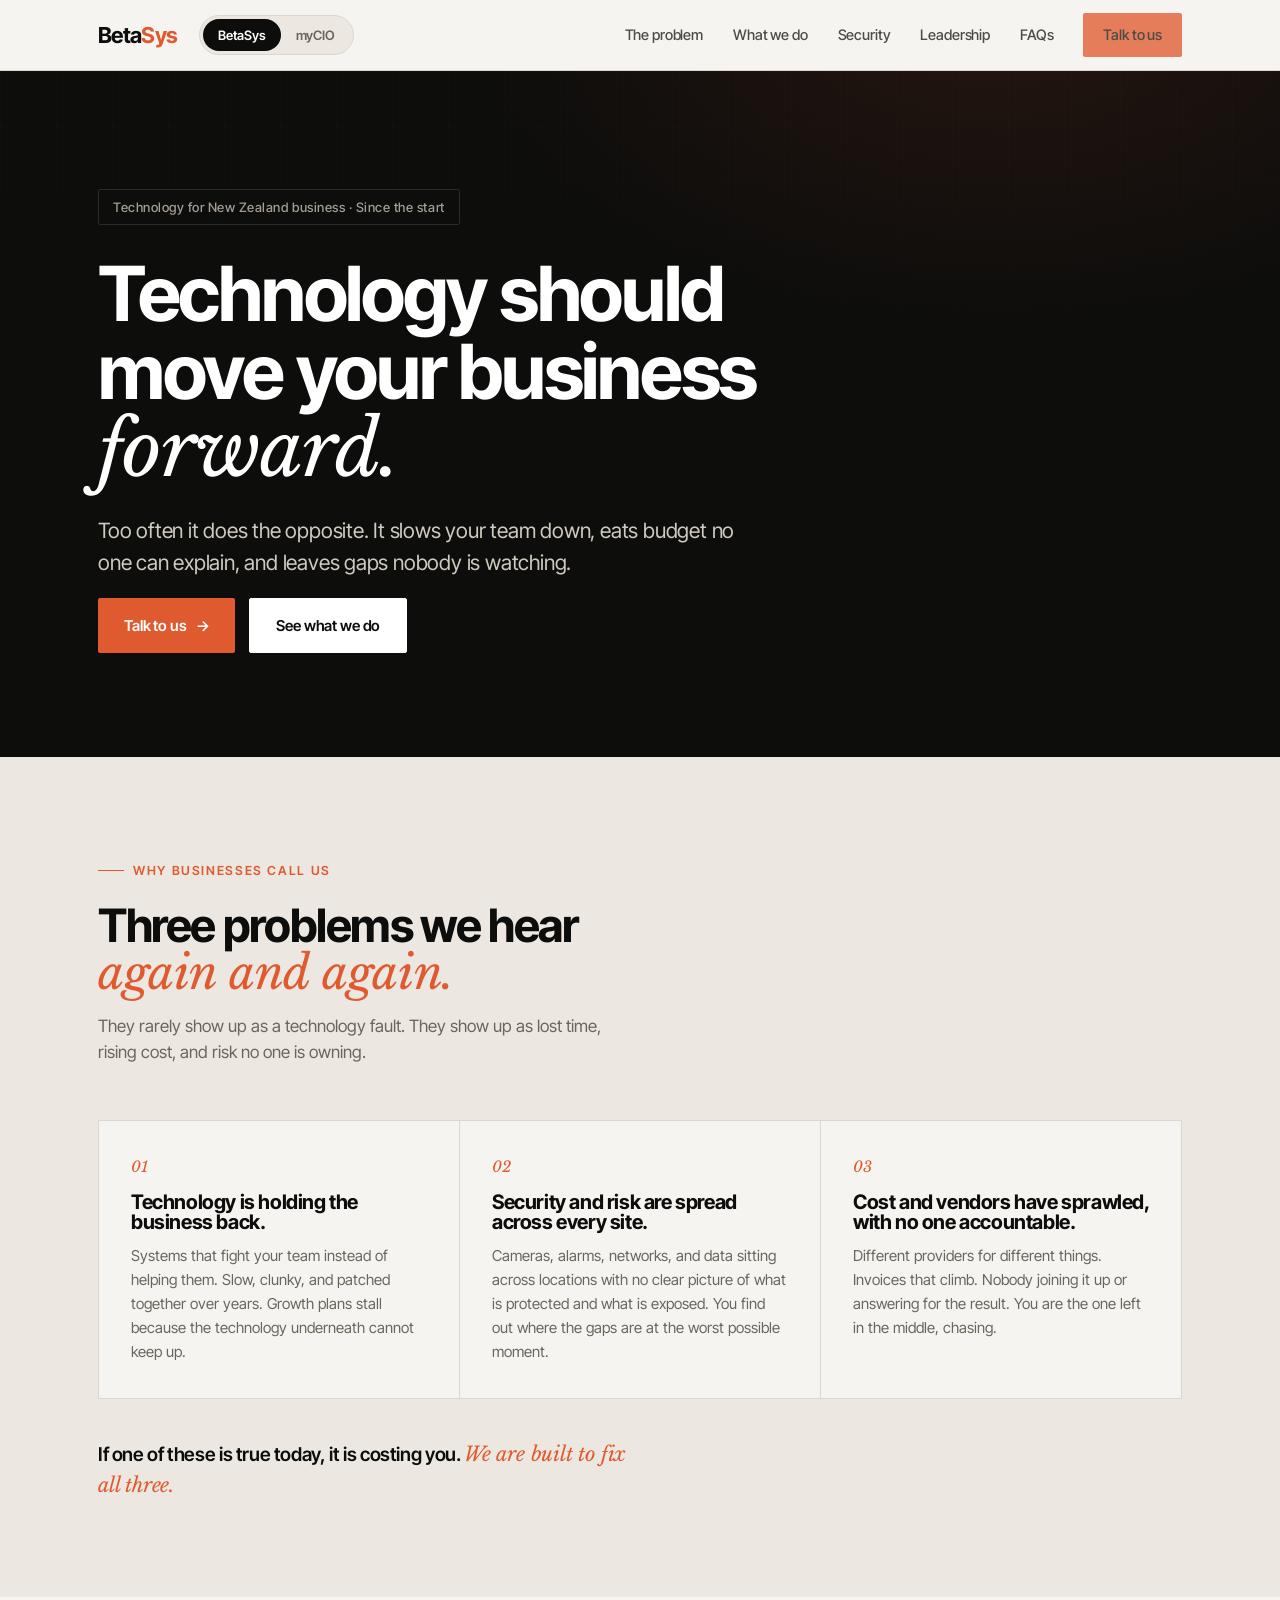
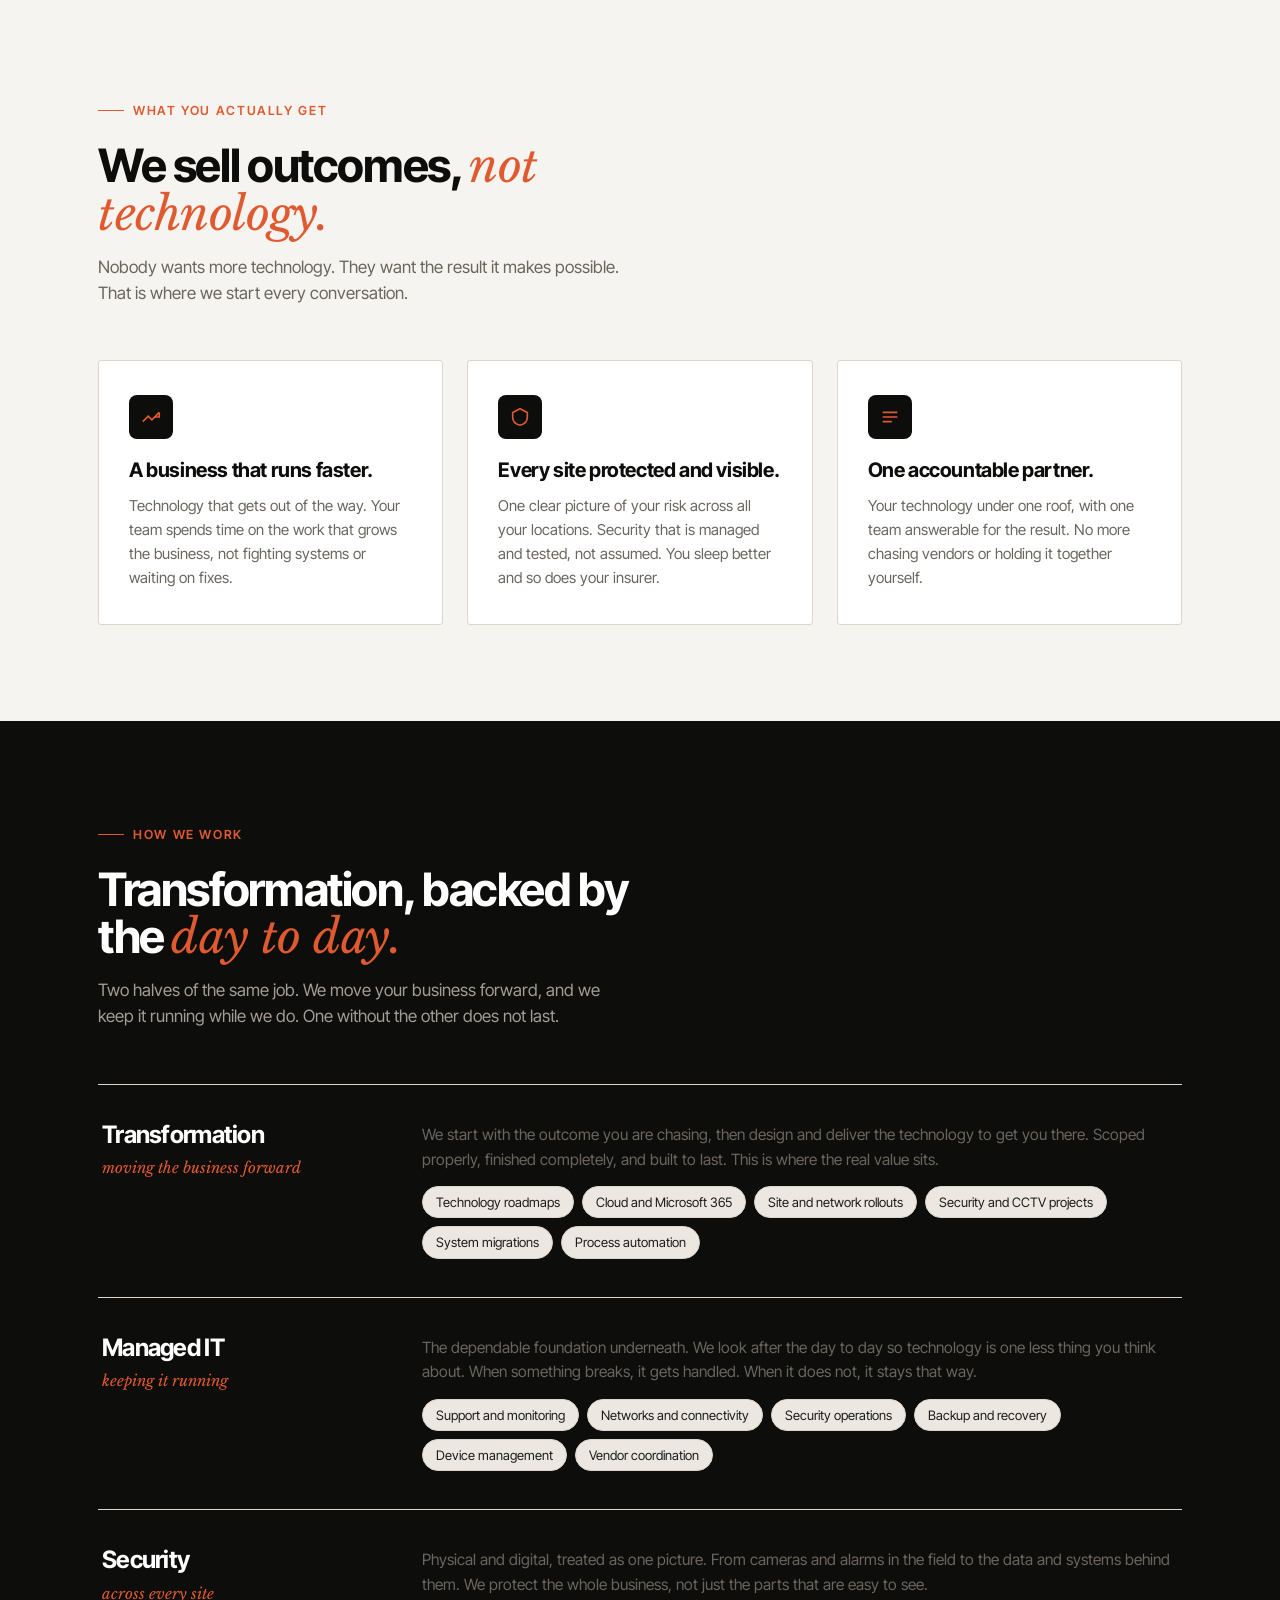
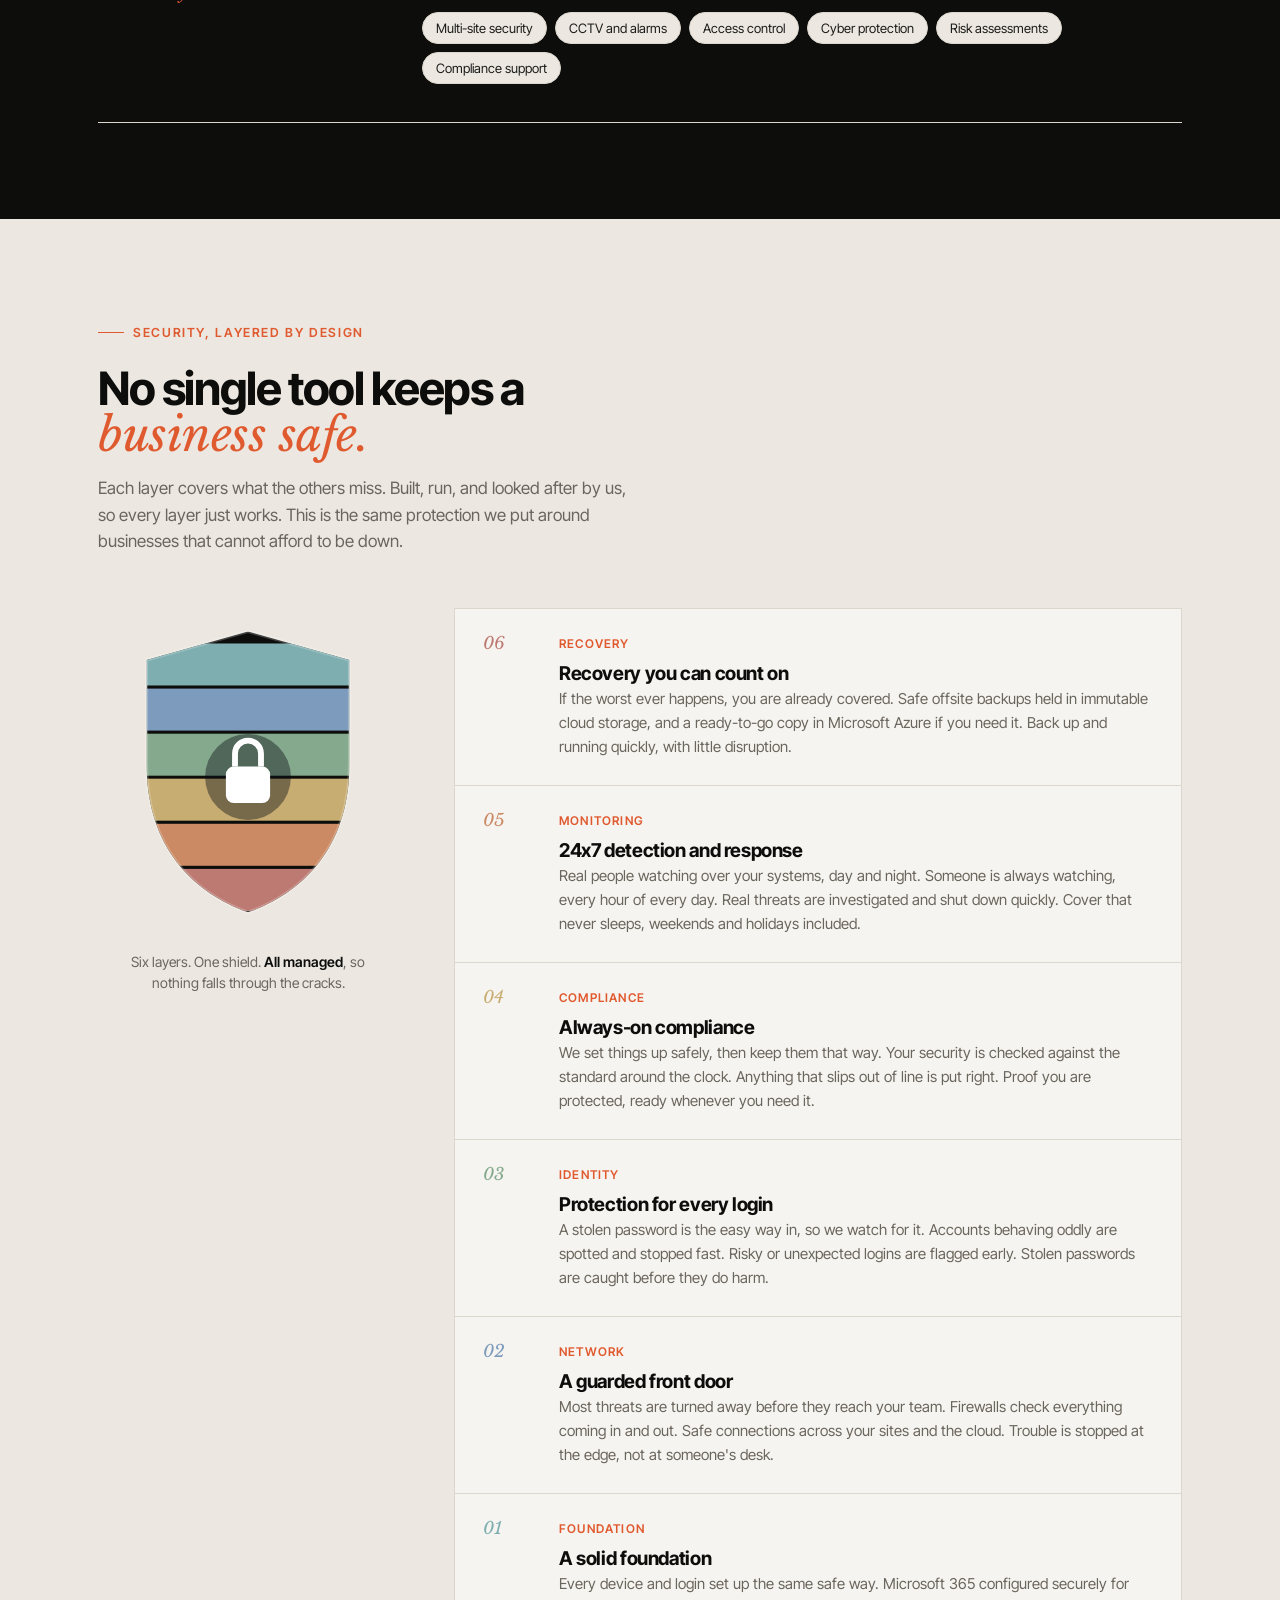
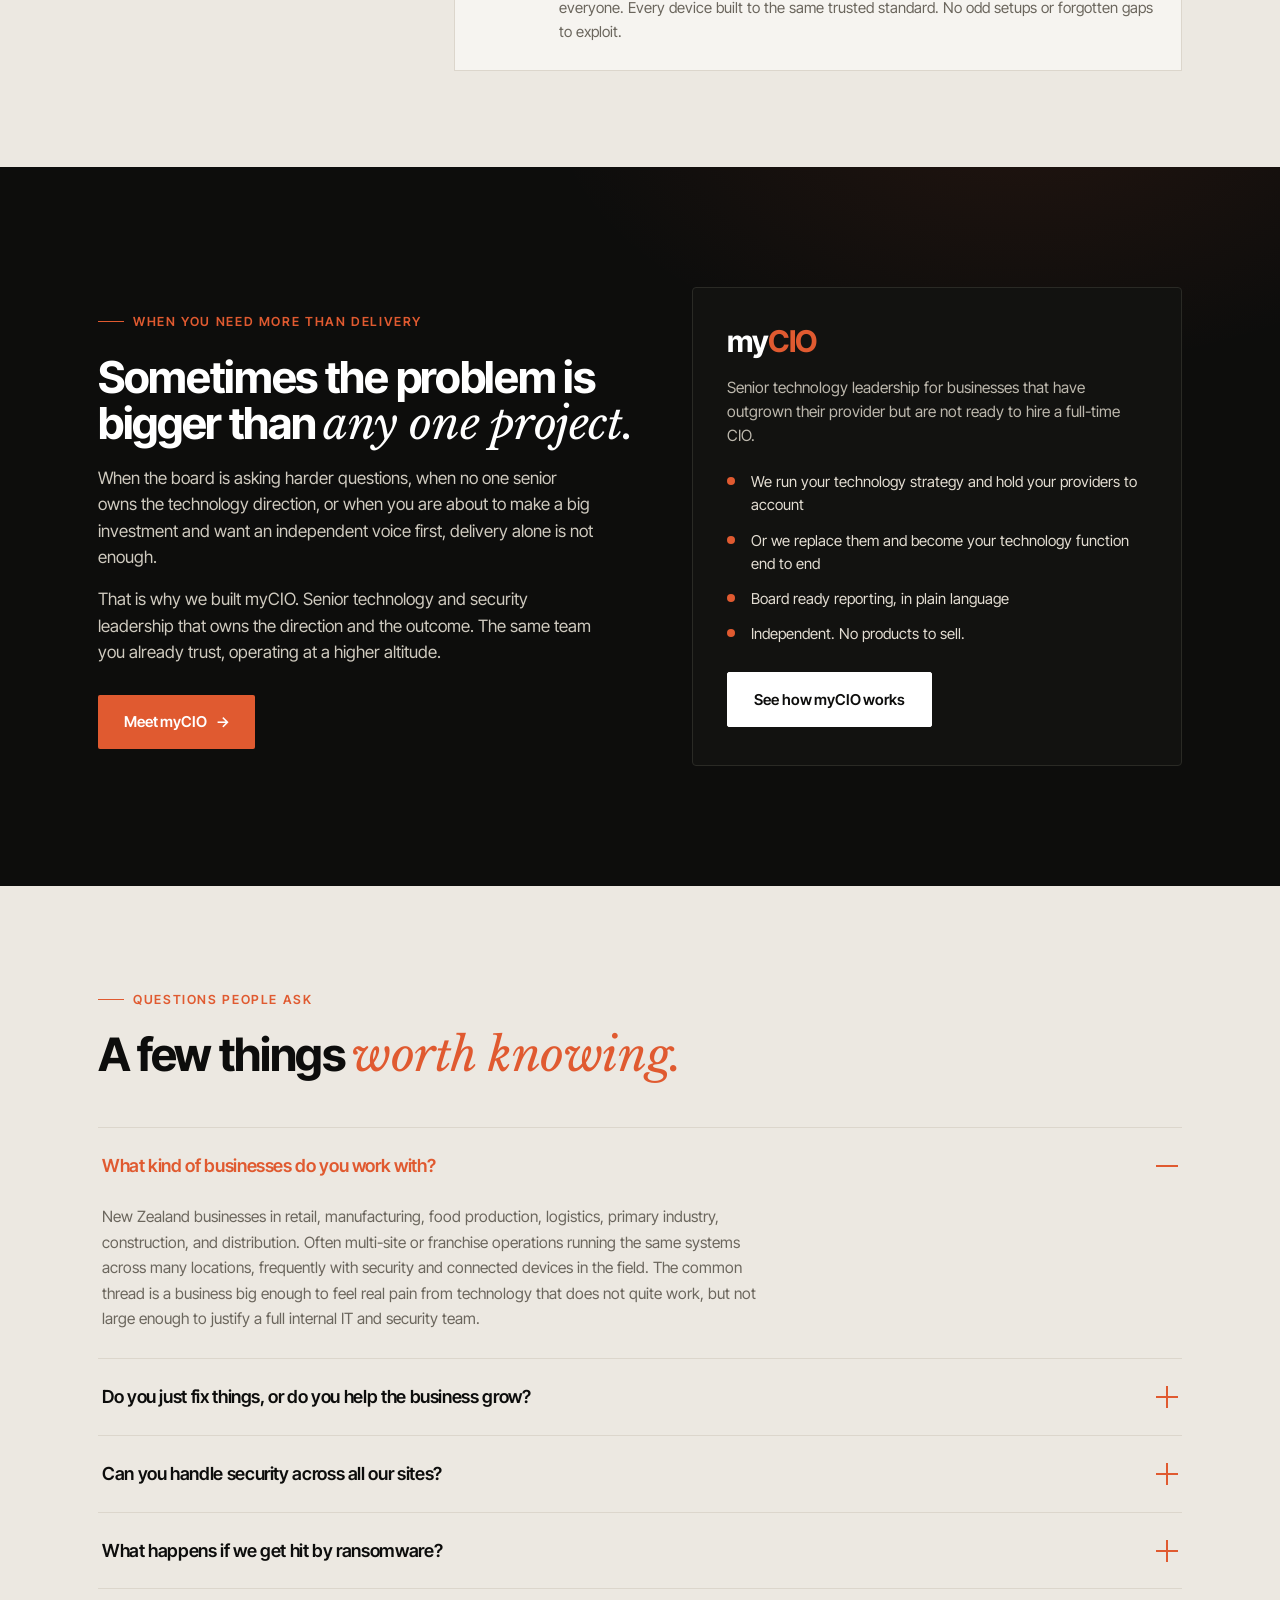
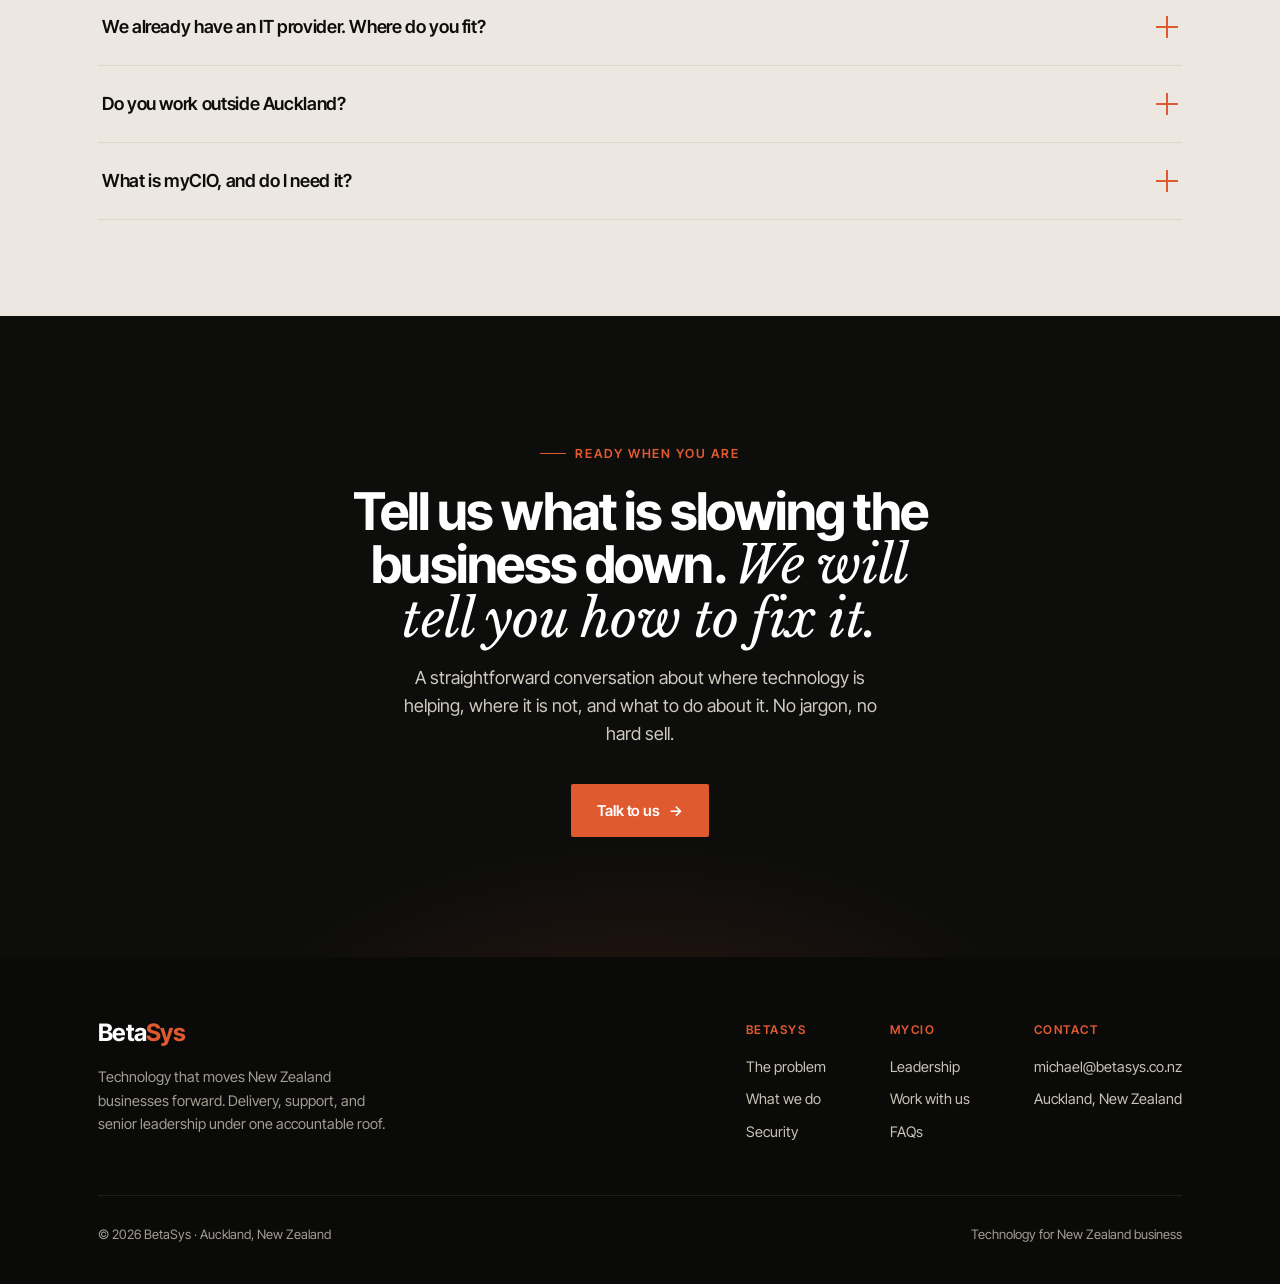
==== commit a01d7d4d: "Add files via upload" ====
--- a/index.html
+++ b/index.html
@@ -146,10 +146,11 @@
   .hero .rise{transition-delay:var(--d,0s)}
 
   /* ---------- Section headers ---------- */
-  .shead{max-width:60ch}
-  .shead h2{font-size:clamp(30px,4.2vw,46px);margin-bottom:16px}
+  .shead{max-width:760px}
+  .shead h2{font-size:clamp(30px,4.2vw,46px);margin-bottom:16px;max-width:20ch}
   .shead p{font-size:17px;color:var(--muted);max-width:54ch}
   .center{text-align:center;margin-left:auto;margin-right:auto}
+  .shead.center h2,.shead.center p{margin-left:auto;margin-right:auto}
 
   /* ---------- Signs grid ---------- */
   .signs{background:var(--paper-2)}
@@ -339,10 +340,34 @@
   .bridge .card li{font-size:15px;color:#e3ddd2;padding-left:24px;position:relative}
   .bridge .card li::before{content:"";position:absolute;left:0;top:7px;width:8px;height:8px;border-radius:50%;background:var(--accent)}
 
+  /* ---------- Security layers ---------- */
+  .sec{background:var(--paper-2)}
+  .sec-grid{display:grid;grid-template-columns:300px 1fr;gap:56px;margin-top:54px;align-items:start}
+  .shield-wrap{position:sticky;top:100px;display:flex;flex-direction:column;align-items:center;gap:18px}
+  .shield-svg{width:100%;max-width:260px}
+  .shield-cap{font-size:14px;color:var(--muted);text-align:center;max-width:30ch;line-height:1.5}
+  .shield-cap b{color:var(--ink);font-weight:600}
+  .layers{display:flex;flex-direction:column;gap:1px;background:var(--line);border:1px solid var(--line)}
+  .lyr{background:var(--paper);display:grid;grid-template-columns:54px 1fr;gap:22px;padding:26px 28px;transition:background .25s,padding-left .25s;align-items:start;cursor:default}
+  .lyr:hover{background:#fff;padding-left:36px}
+  .lyr .ln{font-family:'Libre Baskerville',serif;font-style:italic;font-size:17px;line-height:1}
+  .lyr .lbody h3{font-size:19px;letter-spacing:-0.02em;margin-bottom:4px}
+  .lyr .lbody .cat{font-size:12px;font-weight:600;letter-spacing:.1em;text-transform:uppercase;color:var(--accent);margin-bottom:10px;display:block}
+  .lyr .lbody p{font-size:15px;color:var(--muted);line-height:1.6}
+  /* layer accent dots matching the shield palette */
+  .lyr[data-l="1"] .ln{color:#7eaeb0}
+  .lyr[data-l="2"] .ln{color:#7d9bbd}
+  .lyr[data-l="3"] .ln{color:#84a98c}
+  .lyr[data-l="4"] .ln{color:#c8ad72}
+  .lyr[data-l="5"] .ln{color:#cb8a64}
+  .lyr[data-l="6"] .ln{color:#bd7a72}
+
   @media (max-width:920px){
     .outcomes{grid-template-columns:1fr}
     .svc-row{grid-template-columns:1fr;gap:16px}
     .bridge .wrap{grid-template-columns:1fr;gap:36px}
+    .sec-grid{grid-template-columns:1fr;gap:34px}
+    .shield-wrap{position:static;max-width:220px;margin:0 auto}
   }
 </style>
 </head>
@@ -361,6 +386,7 @@
       <div class="nav-links" id="navLinks">
         <a href="#problems">The problem</a>
         <a href="#what">What we do</a>
+        <a href="#security">Security</a>
         <a href="#mycio">Leadership</a>
         <a href="#faq">FAQs</a>
         <a href="#cta" class="nav-cta">Talk to us</a>
@@ -483,6 +509,64 @@
           <div class="items">
             <span>Multi-site security</span><span>CCTV and alarms</span><span>Access control</span><span>Cyber protection</span><span>Risk assessments</span><span>Compliance support</span>
           </div>
+        </div>
+      </div>
+    </div>
+  </div>
+</section>
+
+<!-- SECURITY LAYERS -->
+<section class="sec pad" id="security">
+  <div class="wrap">
+    <div class="shead rise">
+      <span class="eyebrow">Security, layered by design</span>
+      <h2>No single tool keeps a <em>business safe.</em></h2>
+      <p>Each layer covers what the others miss. Built, run, and looked after by us, so every layer just works. This is the same protection we put around businesses that cannot afford to be down.</p>
+    </div>
+    <div class="sec-grid">
+      <div class="shield-wrap rise">
+        <svg class="shield-svg" viewBox="0 0 200 250" xmlns="http://www.w3.org/2000/svg" aria-label="Six-layer security shield">
+          <defs><clipPath id="shc"><path d="M22 40 L100 18 L178 40 L178 120 C178 186 140 220 100 234 C60 220 22 186 22 120 Z"></path></clipPath></defs>
+          <g clip-path="url(#shc)">
+            <rect x="0" y="0" width="200" height="250" fill="#0d0d0c"></rect>
+            <rect x="14" y="200.7" width="172" height="32.3" style="fill:#bd7a72"></rect>
+            <rect x="14" y="166.0" width="172" height="32.3" style="fill:#cb8a64"></rect>
+            <rect x="14" y="131.3" width="172" height="32.3" style="fill:#c8ad72"></rect>
+            <rect x="14" y="96.7" width="172" height="32.3" style="fill:#84a98c"></rect>
+            <rect x="14" y="62.0" width="172" height="32.3" style="fill:#7d9bbd"></rect>
+            <rect x="14" y="27.3" width="172" height="32.3" style="fill:#7eaeb0"></rect>
+          </g>
+          <path d="M22 40 L100 18 L178 40 L178 120 C178 186 140 220 100 234 C60 220 22 186 22 120 Z" fill="none" stroke="rgba(255,255,255,.22)" stroke-width="2.4"></path>
+          <circle cx="100" cy="130" r="33" fill="rgba(8,12,22,.42)"></circle>
+          <path d="M90 122 V112 a10 10 0 0 1 20 0 V122" fill="none" stroke="#fff" stroke-width="4.5"></path>
+          <rect x="83" y="122" width="34" height="28" rx="6" fill="#fff"></rect>
+        </svg>
+        <p class="shield-cap">Six layers. One shield. <b>All managed</b>, so nothing falls through the cracks.</p>
+      </div>
+      <div class="layers">
+        <div class="lyr rise" data-l="6">
+          <span class="ln">06</span>
+          <div class="lbody"><span class="cat">Recovery</span><h3>Recovery you can count on</h3><p>If the worst ever happens, you are already covered. Safe offsite backups held in immutable cloud storage, and a ready-to-go copy in Microsoft Azure if you need it. Back up and running quickly, with little disruption.</p></div>
+        </div>
+        <div class="lyr rise" data-l="5">
+          <span class="ln">05</span>
+          <div class="lbody"><span class="cat">Monitoring</span><h3>24x7 detection and response</h3><p>Real people watching over your systems, day and night. Someone is always watching, every hour of every day. Real threats are investigated and shut down quickly. Cover that never sleeps, weekends and holidays included.</p></div>
+        </div>
+        <div class="lyr rise" data-l="4">
+          <span class="ln">04</span>
+          <div class="lbody"><span class="cat">Compliance</span><h3>Always-on compliance</h3><p>We set things up safely, then keep them that way. Your security is checked against the standard around the clock. Anything that slips out of line is put right. Proof you are protected, ready whenever you need it.</p></div>
+        </div>
+        <div class="lyr rise" data-l="3">
+          <span class="ln">03</span>
+          <div class="lbody"><span class="cat">Identity</span><h3>Protection for every login</h3><p>A stolen password is the easy way in, so we watch for it. Accounts behaving oddly are spotted and stopped fast. Risky or unexpected logins are flagged early. Stolen passwords are caught before they do harm.</p></div>
+        </div>
+        <div class="lyr rise" data-l="2">
+          <span class="ln">02</span>
+          <div class="lbody"><span class="cat">Network</span><h3>A guarded front door</h3><p>Most threats are turned away before they reach your team. Firewalls check everything coming in and out. Safe connections across your sites and the cloud. Trouble is stopped at the edge, not at someone's desk.</p></div>
+        </div>
+        <div class="lyr rise" data-l="1">
+          <span class="ln">01</span>
+          <div class="lbody"><span class="cat">Foundation</span><h3>A solid foundation</h3><p>Every device and login set up the same safe way. Microsoft 365 configured securely for everyone. Every device built to the same trusted standard. No odd setups or forgotten gaps to exploit.</p></div>
         </div>
       </div>
     </div>
@@ -534,6 +618,10 @@
         <div class="faq-body">Yes. We treat physical and digital security as one picture. Cameras, alarms, and access control in the field, and the networks, data, and systems behind them. For a multi-site or franchise business, the value is in joining it all up. One clear view of what is protected and what is exposed across every location, managed and tested, not assumed.</div>
       </details>
       <details class="rise">
+        <summary>What happens if we get hit by ransomware?<span class="ic"></span></summary>
+        <div class="faq-body">This is what the six layers are built for. Detection and response runs 24x7, so an attack is caught and contained fast, not discovered on Monday morning. Your backups are held offsite in immutable storage, which means they cannot be encrypted or deleted by an attacker, and a ready-to-go copy sits in Microsoft Azure. If the worst happens, we restore you and get the business trading again with as little disruption as possible. We also help you answer your cyber insurer honestly at renewal, backed by the controls already in place, so your cover holds when you need it.</div>
+      </details>
+      <details class="rise">
         <summary>We already have an IT provider. Where do you fit?<span class="ic"></span></summary>
         <div class="faq-body">It depends on whether they are working for you. If they are, we can deliver specific projects or sit above them through myCIO to own the direction and hold them to account. If they are the problem, we can take it all on ourselves and become your one accountable partner. We will give you an honest read on which makes sense, even when the answer is to keep what you have.</div>
       </details>
@@ -572,7 +660,7 @@
           <h4>BetaSys</h4>
           <a href="#problems">The problem</a>
           <a href="#what">What we do</a>
-          <a href="#mycio">Leadership</a>
+          <a href="#security">Security</a>
         </div>
         <div class="foot-col">
           <h4>myCIO</h4>
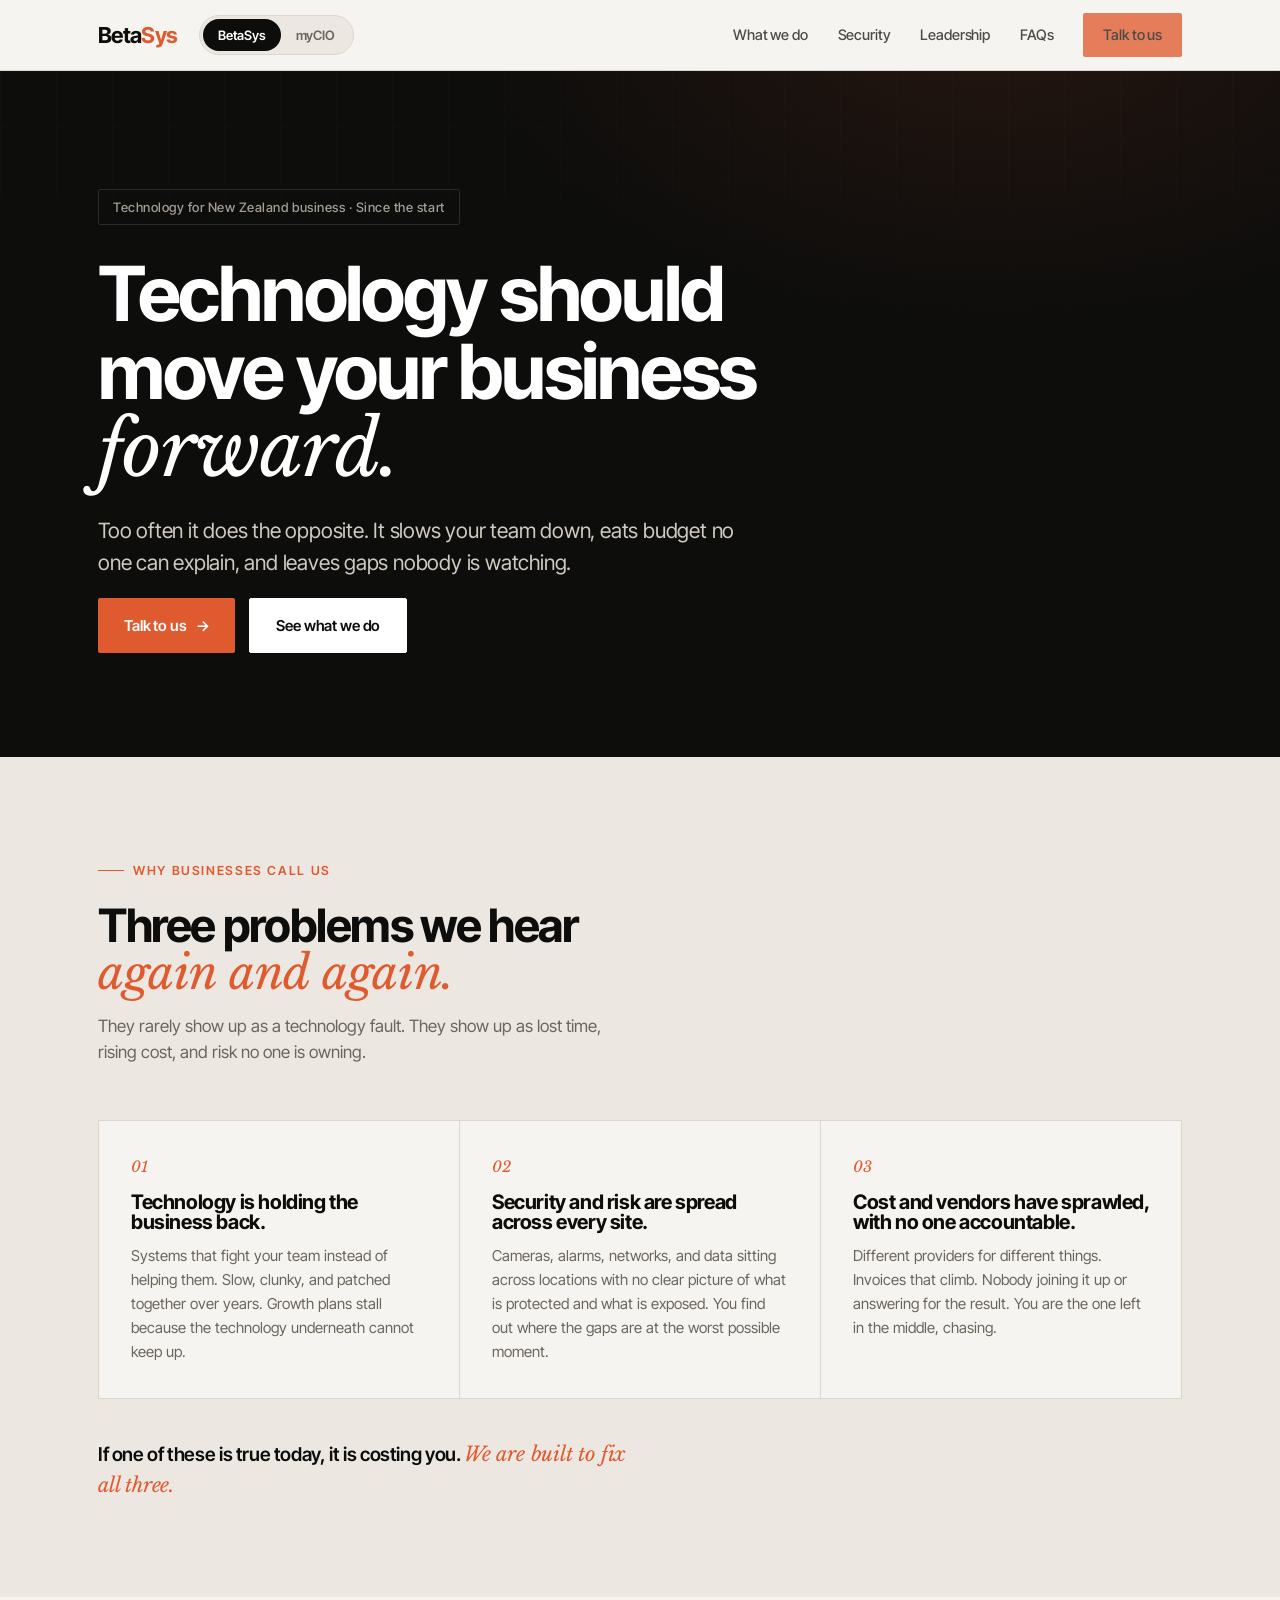
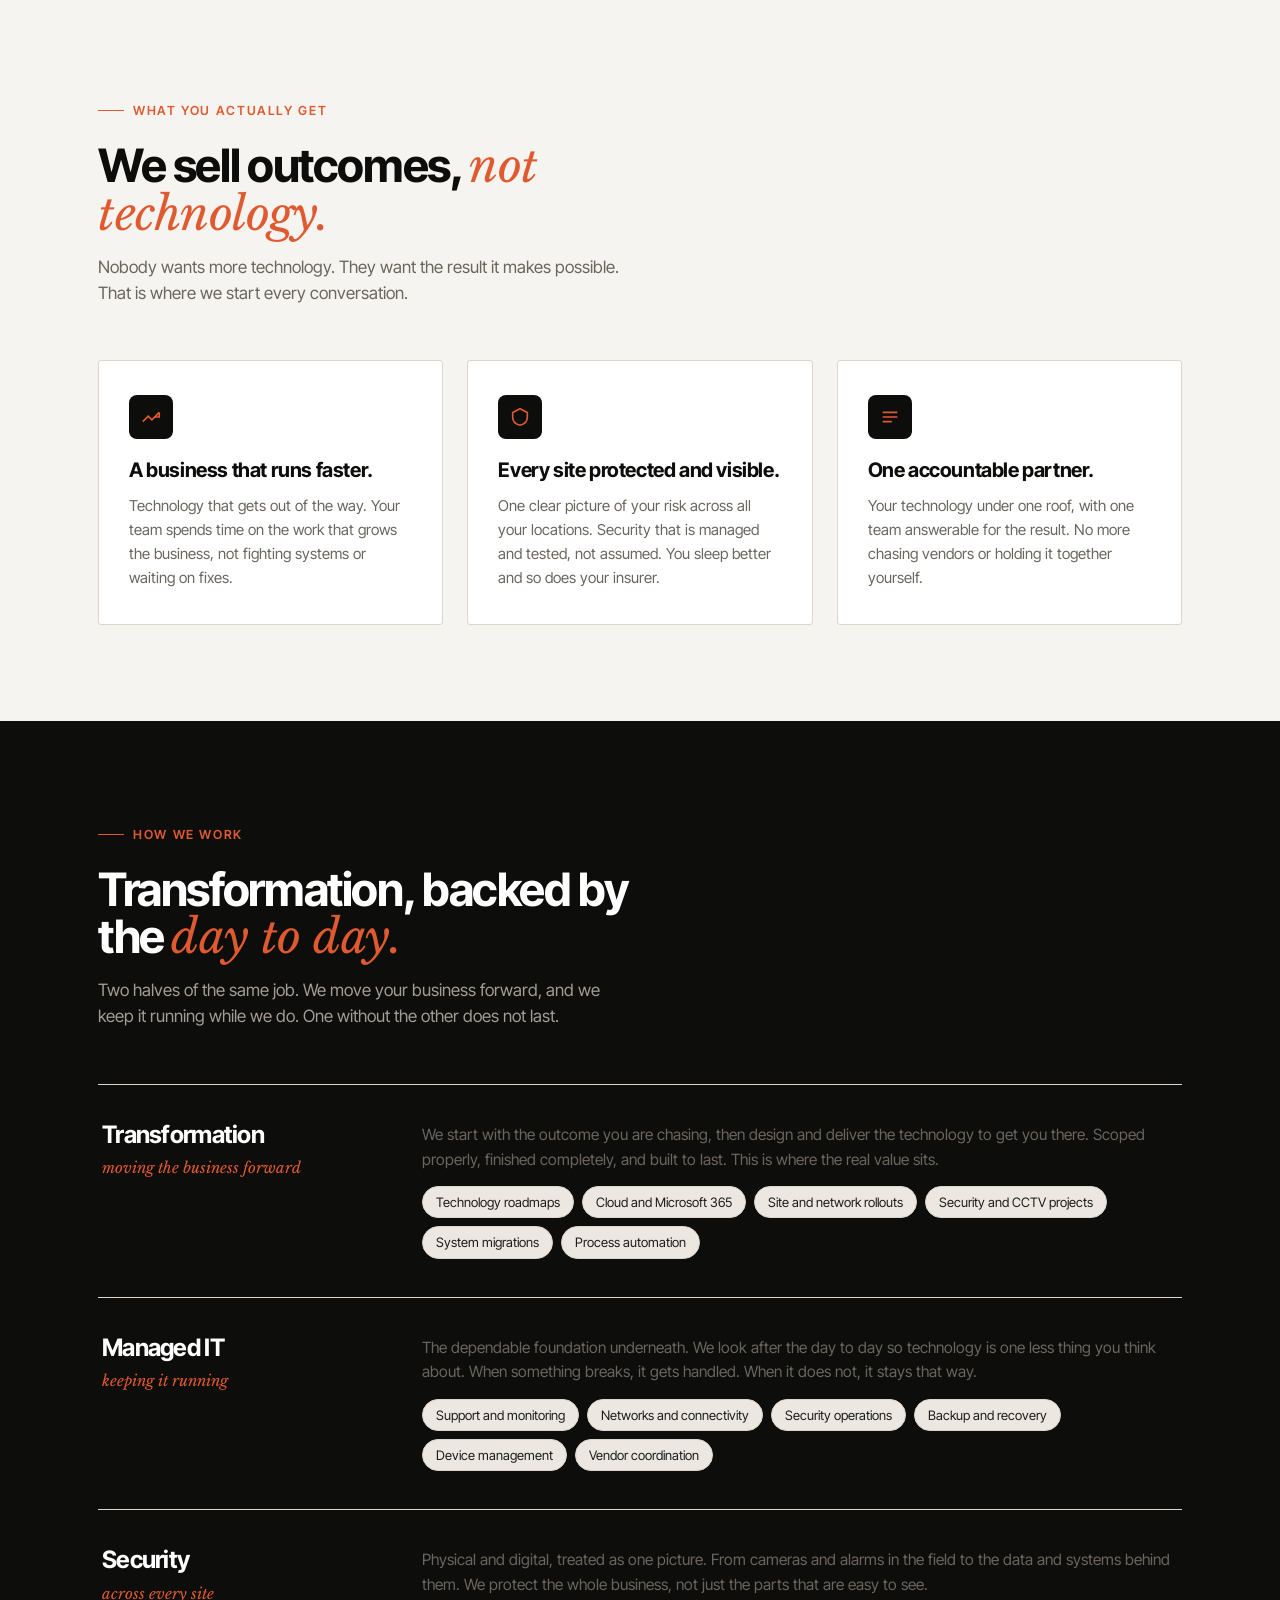
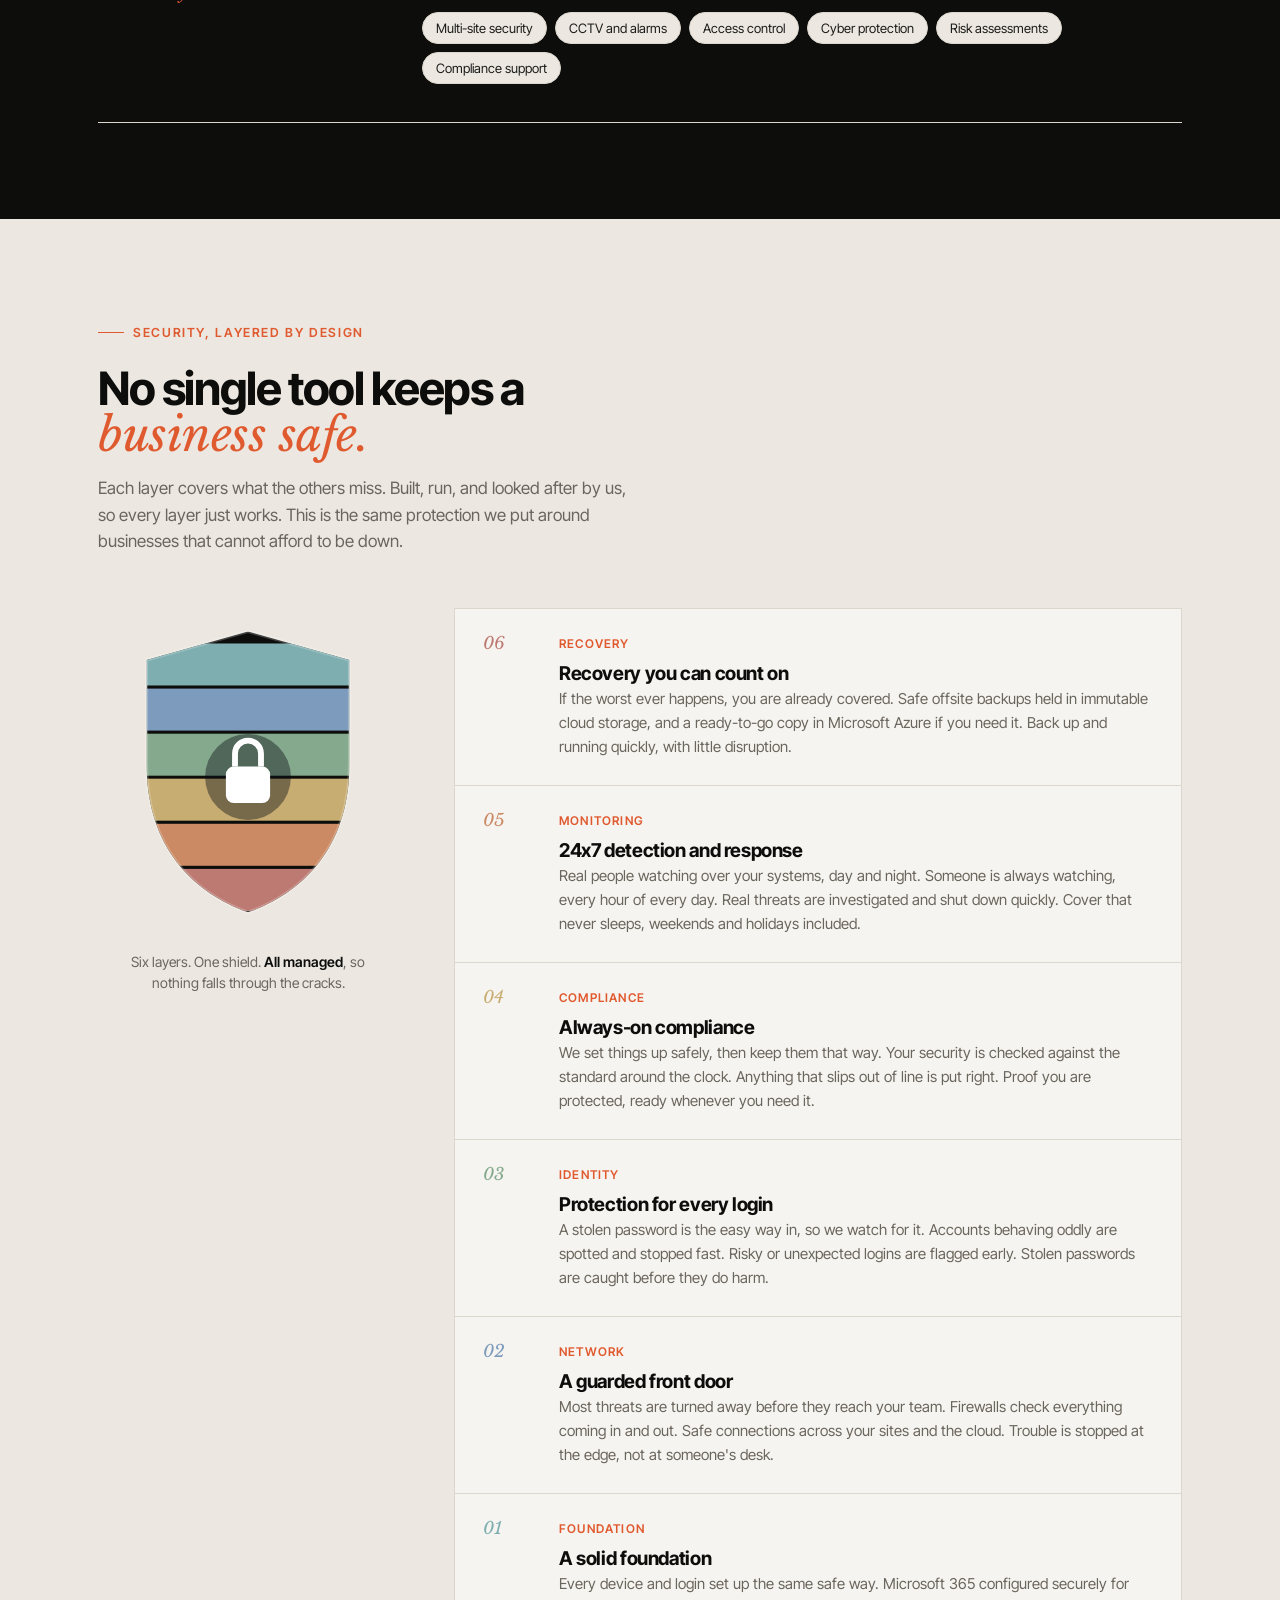
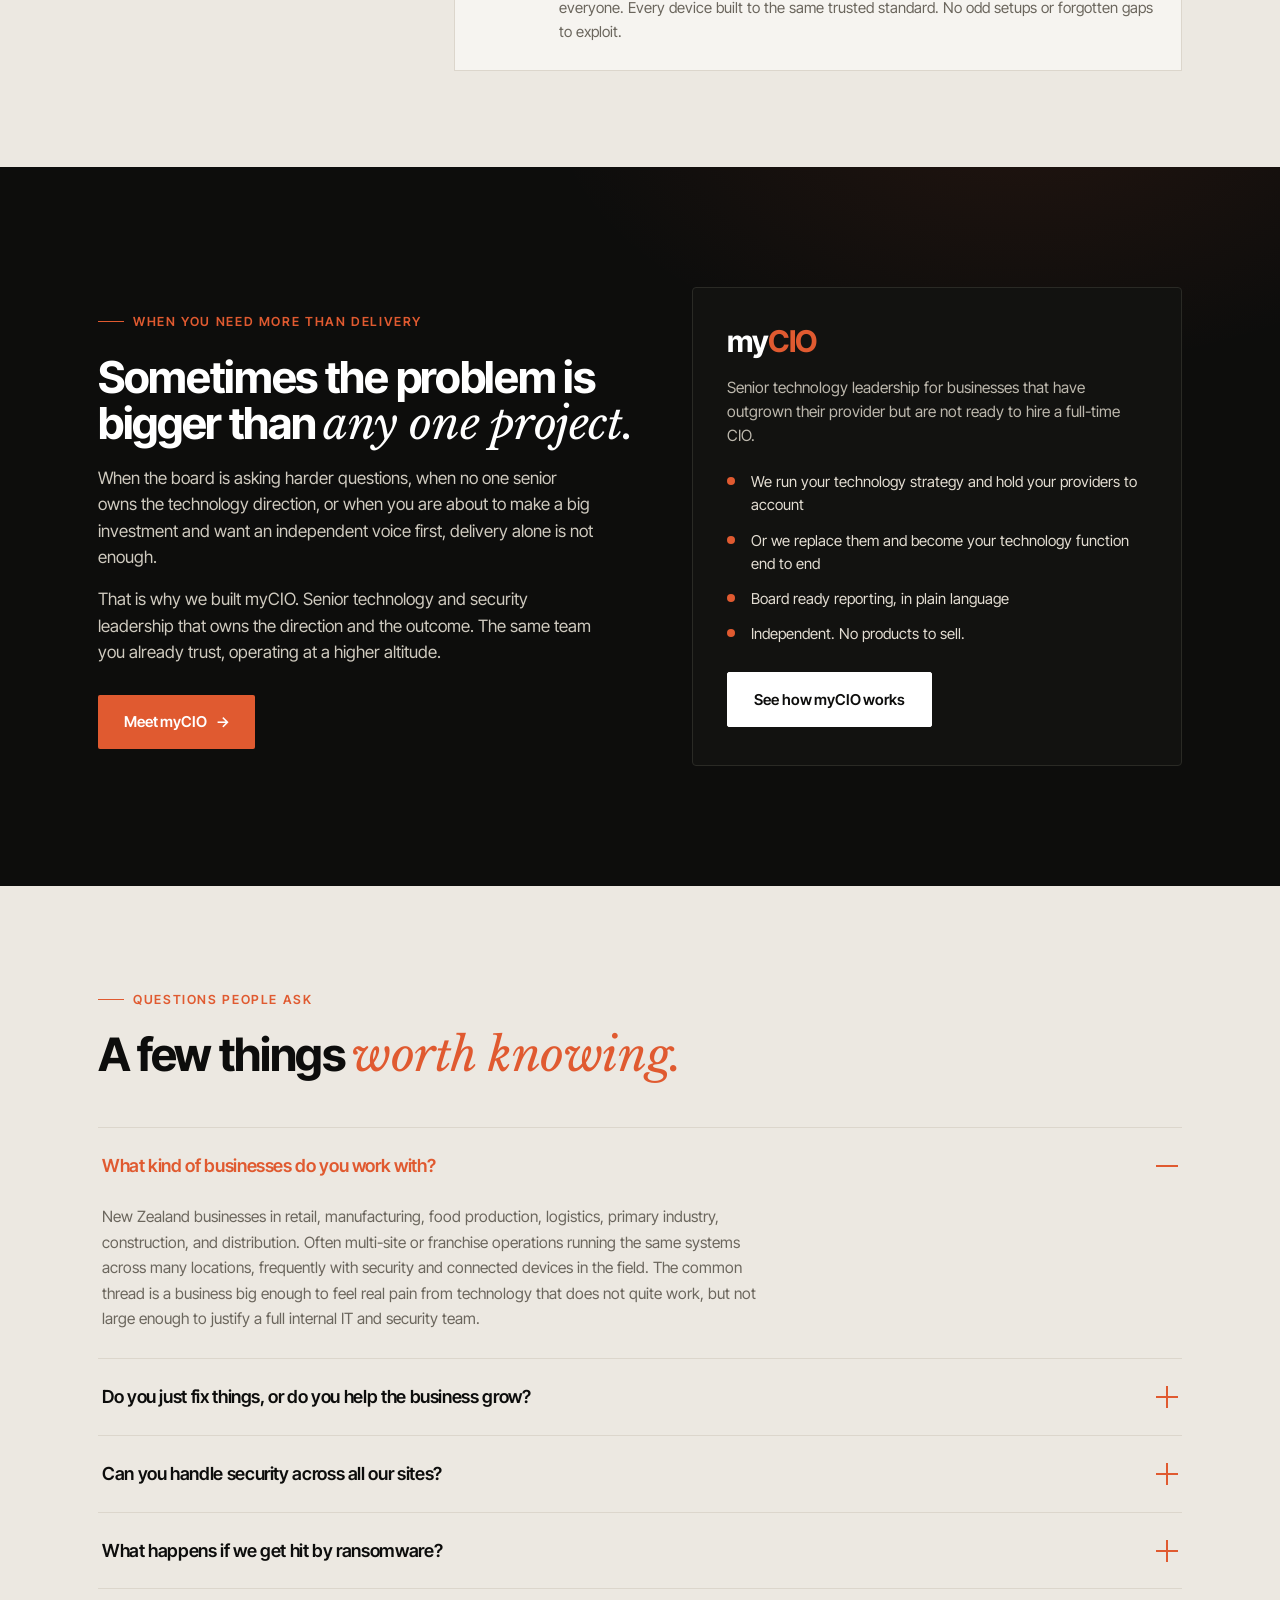
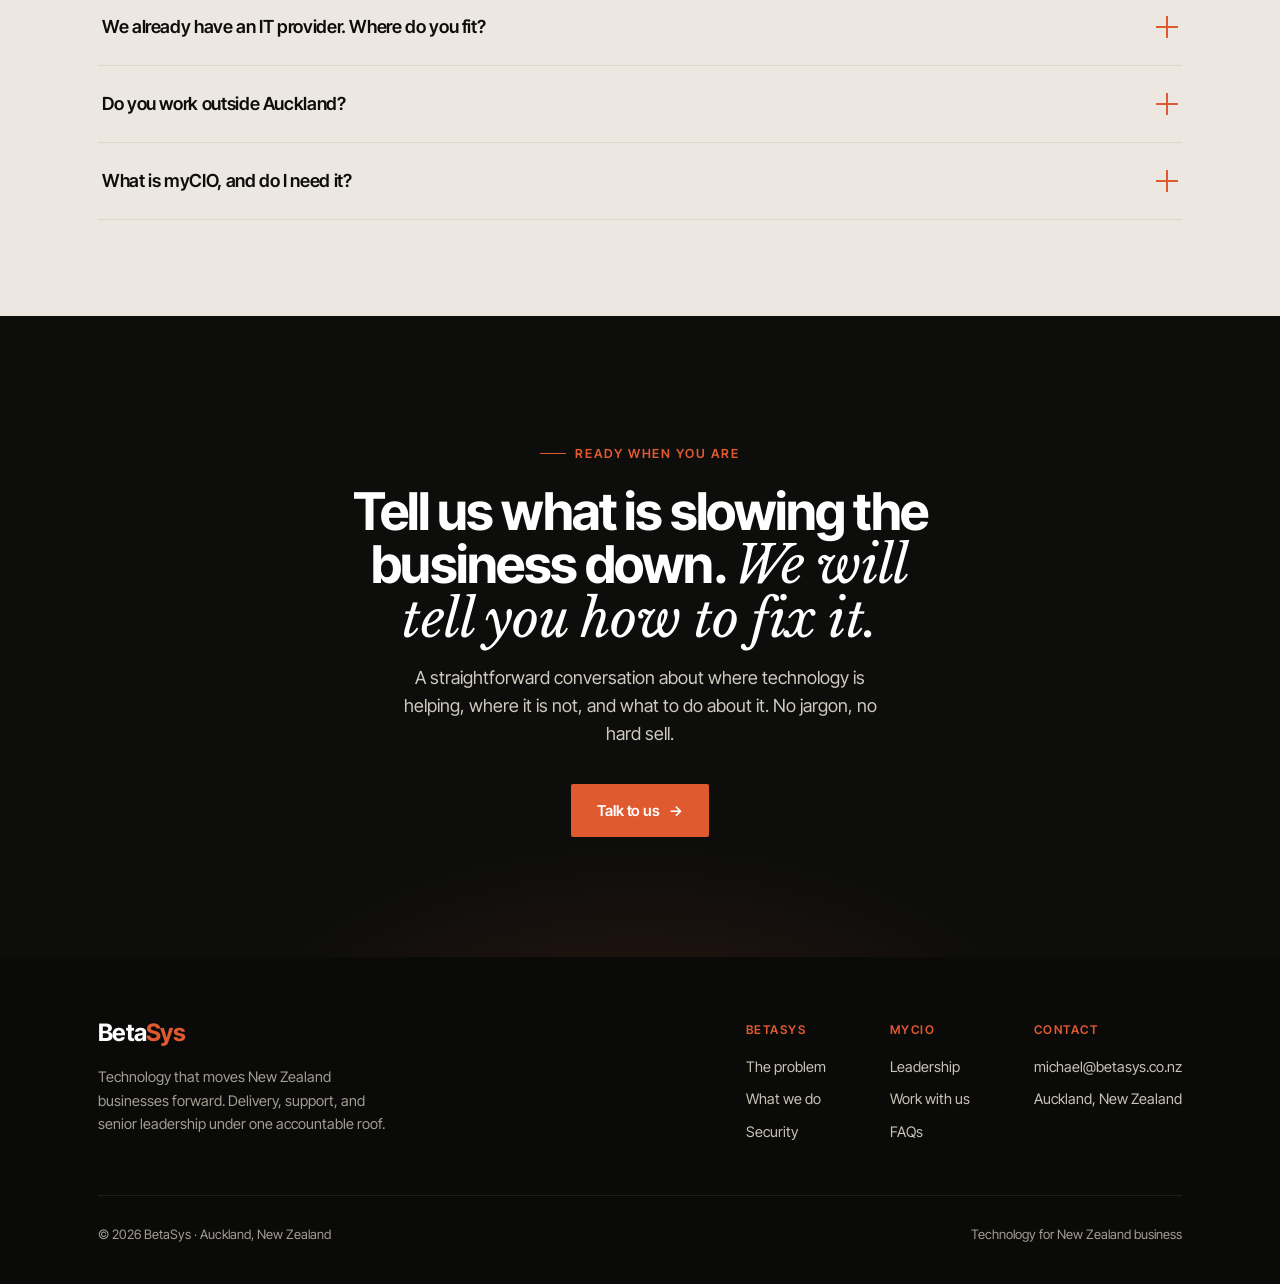
==== commit 161bf741: "Add files via upload" ====
--- a/index.html
+++ b/index.html
@@ -384,7 +384,6 @@
         </div>
       </div>
       <div class="nav-links" id="navLinks">
-        <a href="#problems">The problem</a>
         <a href="#what">What we do</a>
         <a href="#security">Security</a>
         <a href="#mycio">Leadership</a>
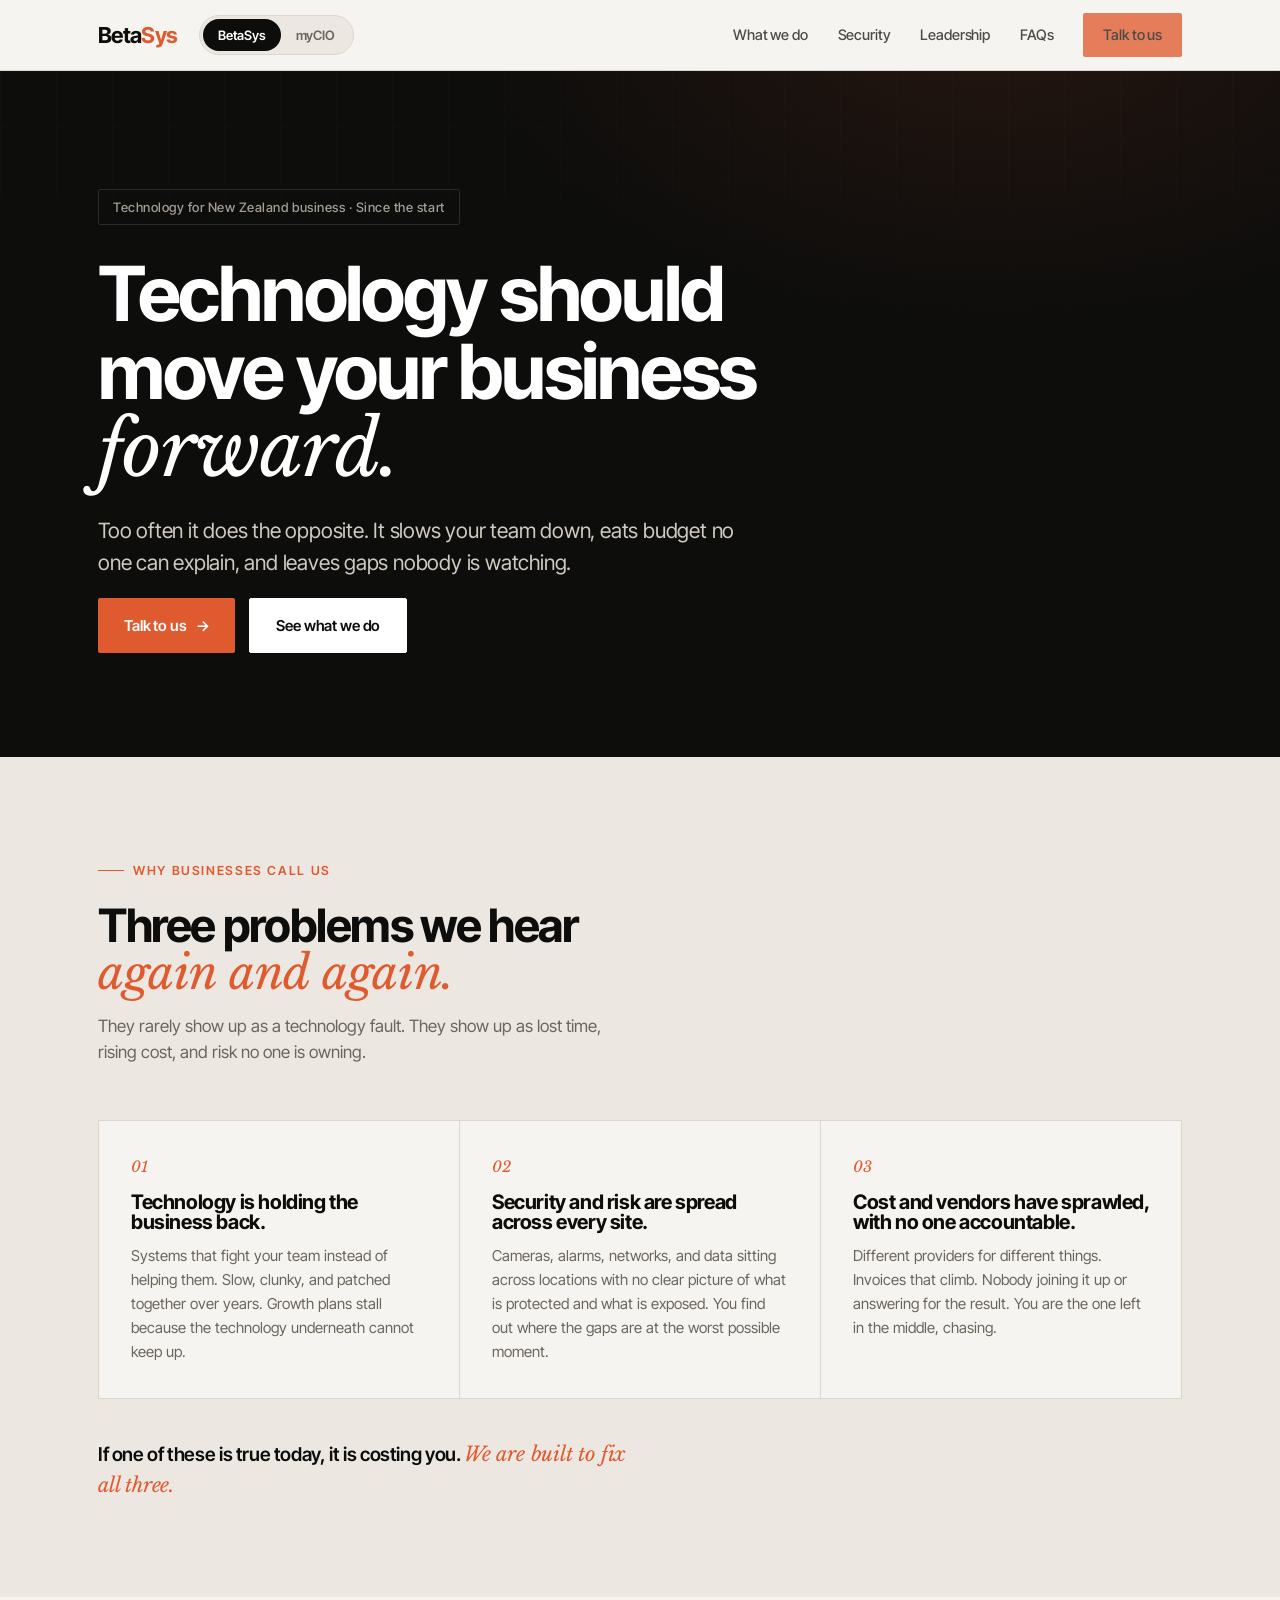
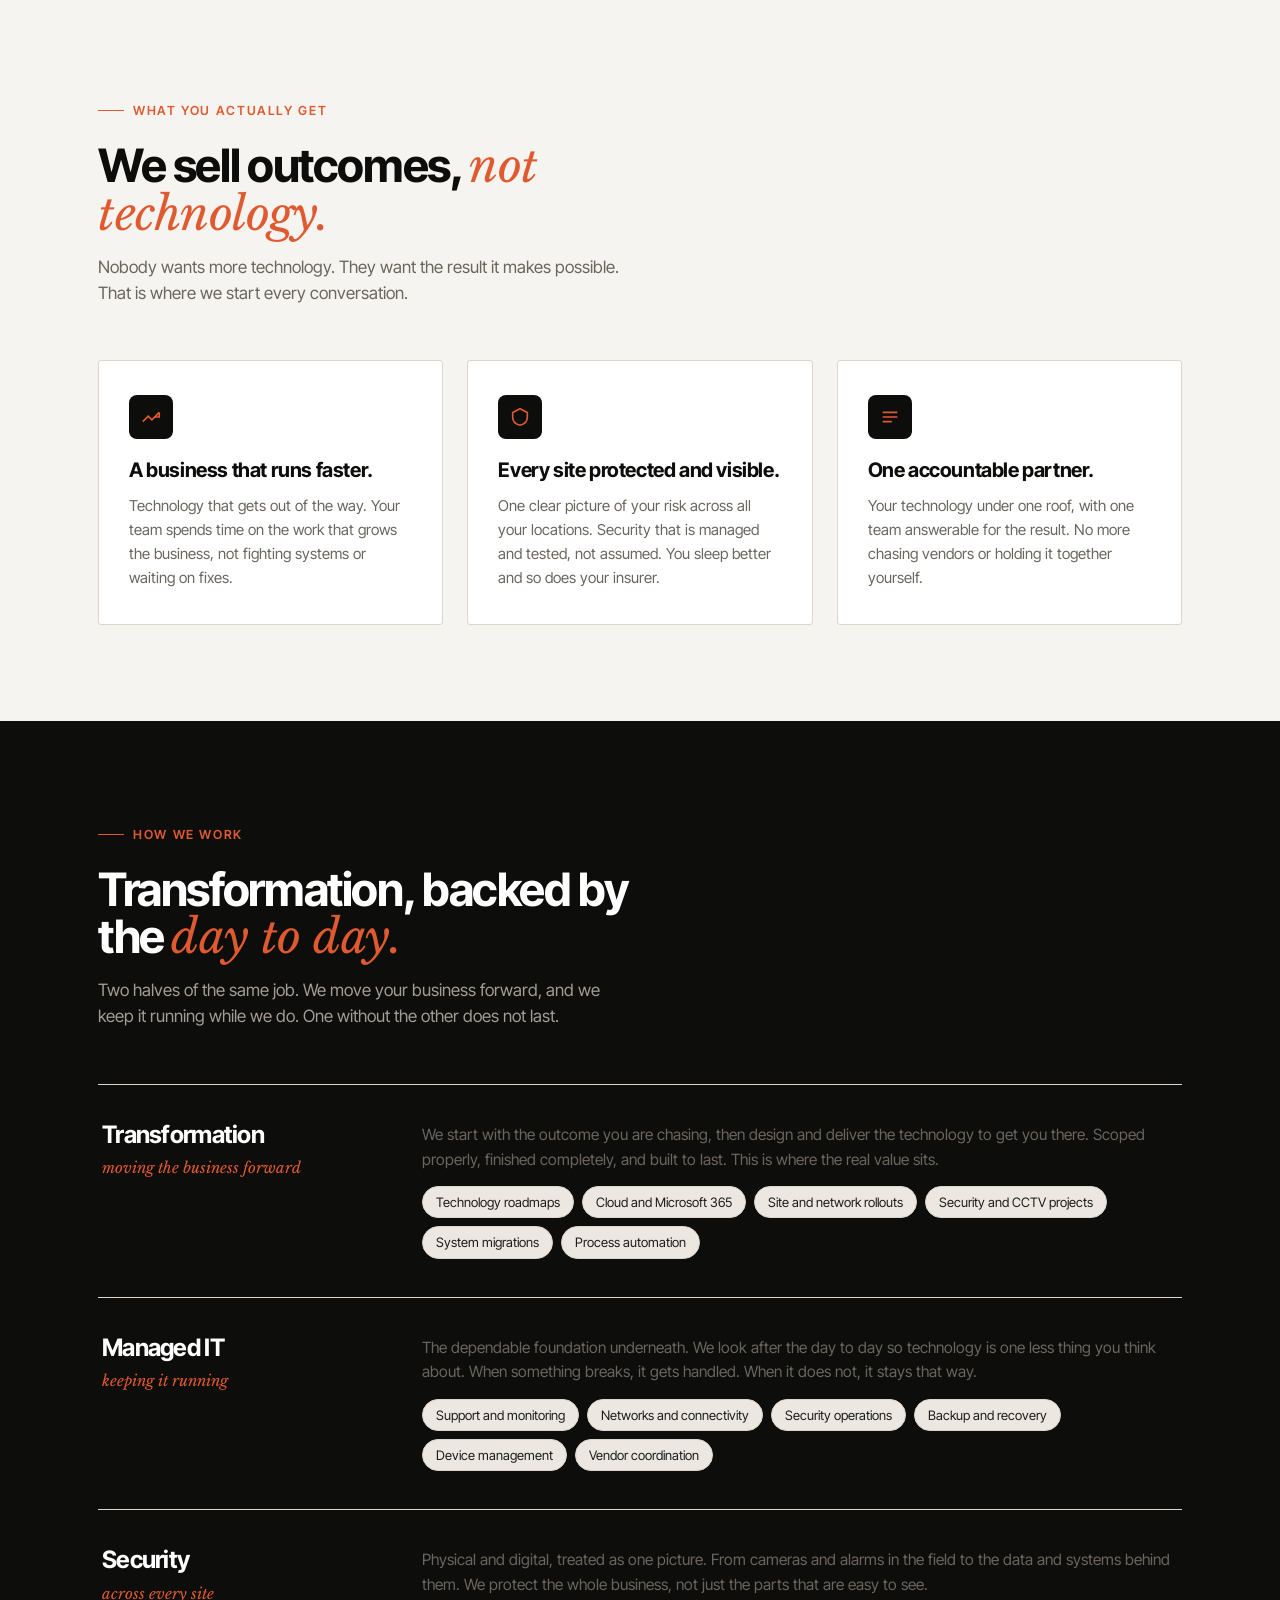
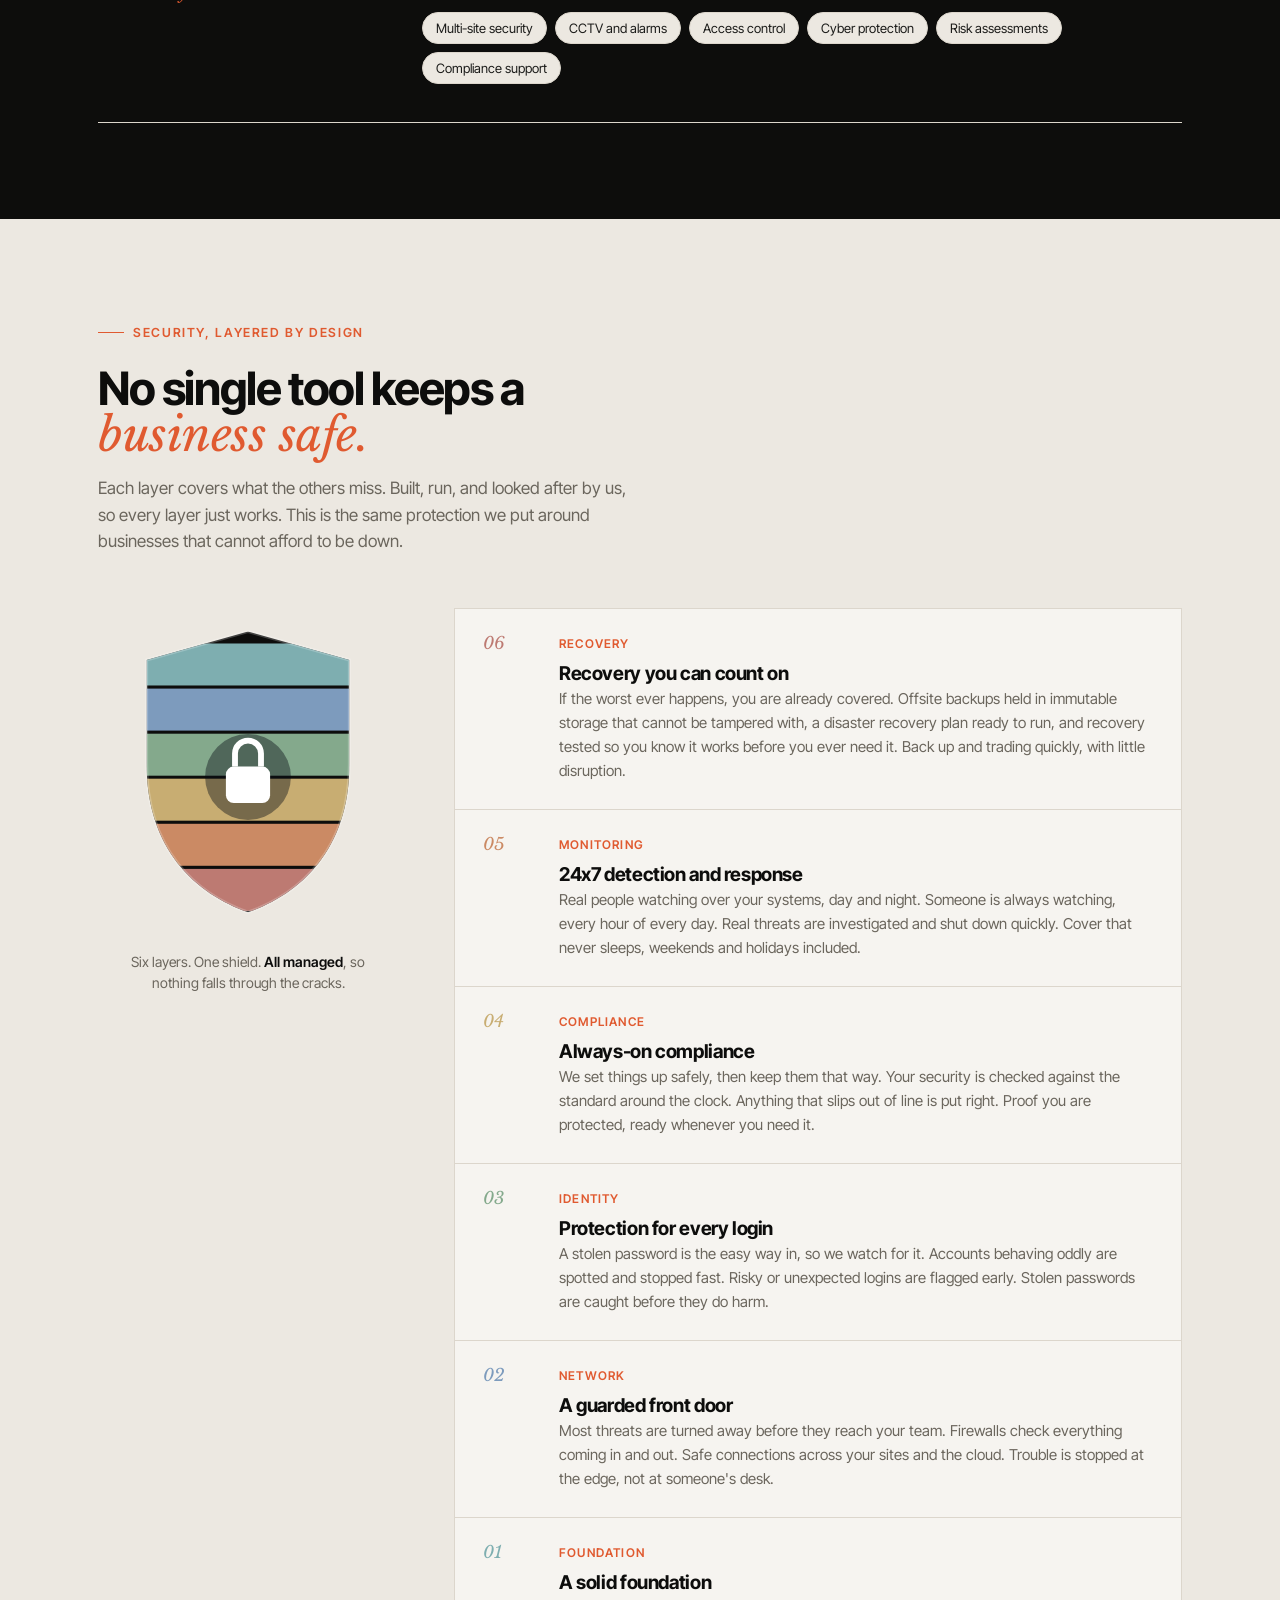
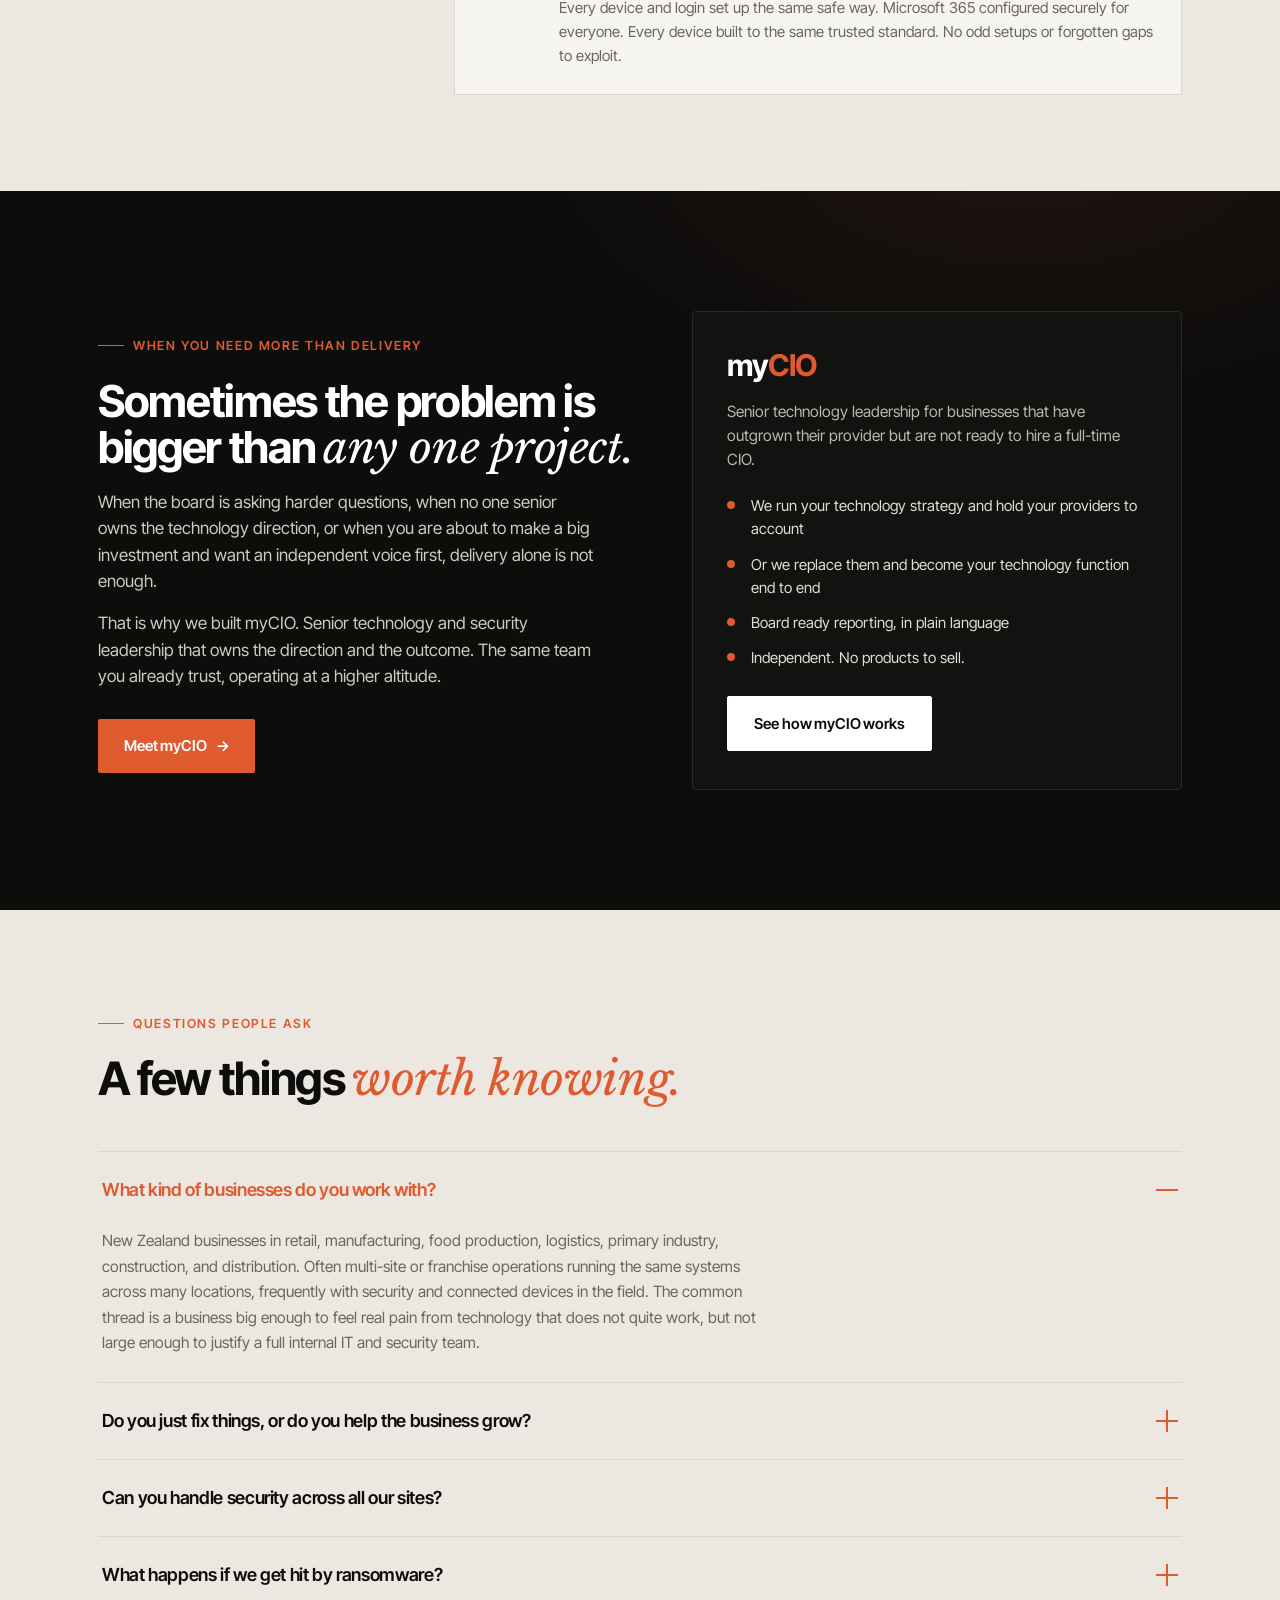
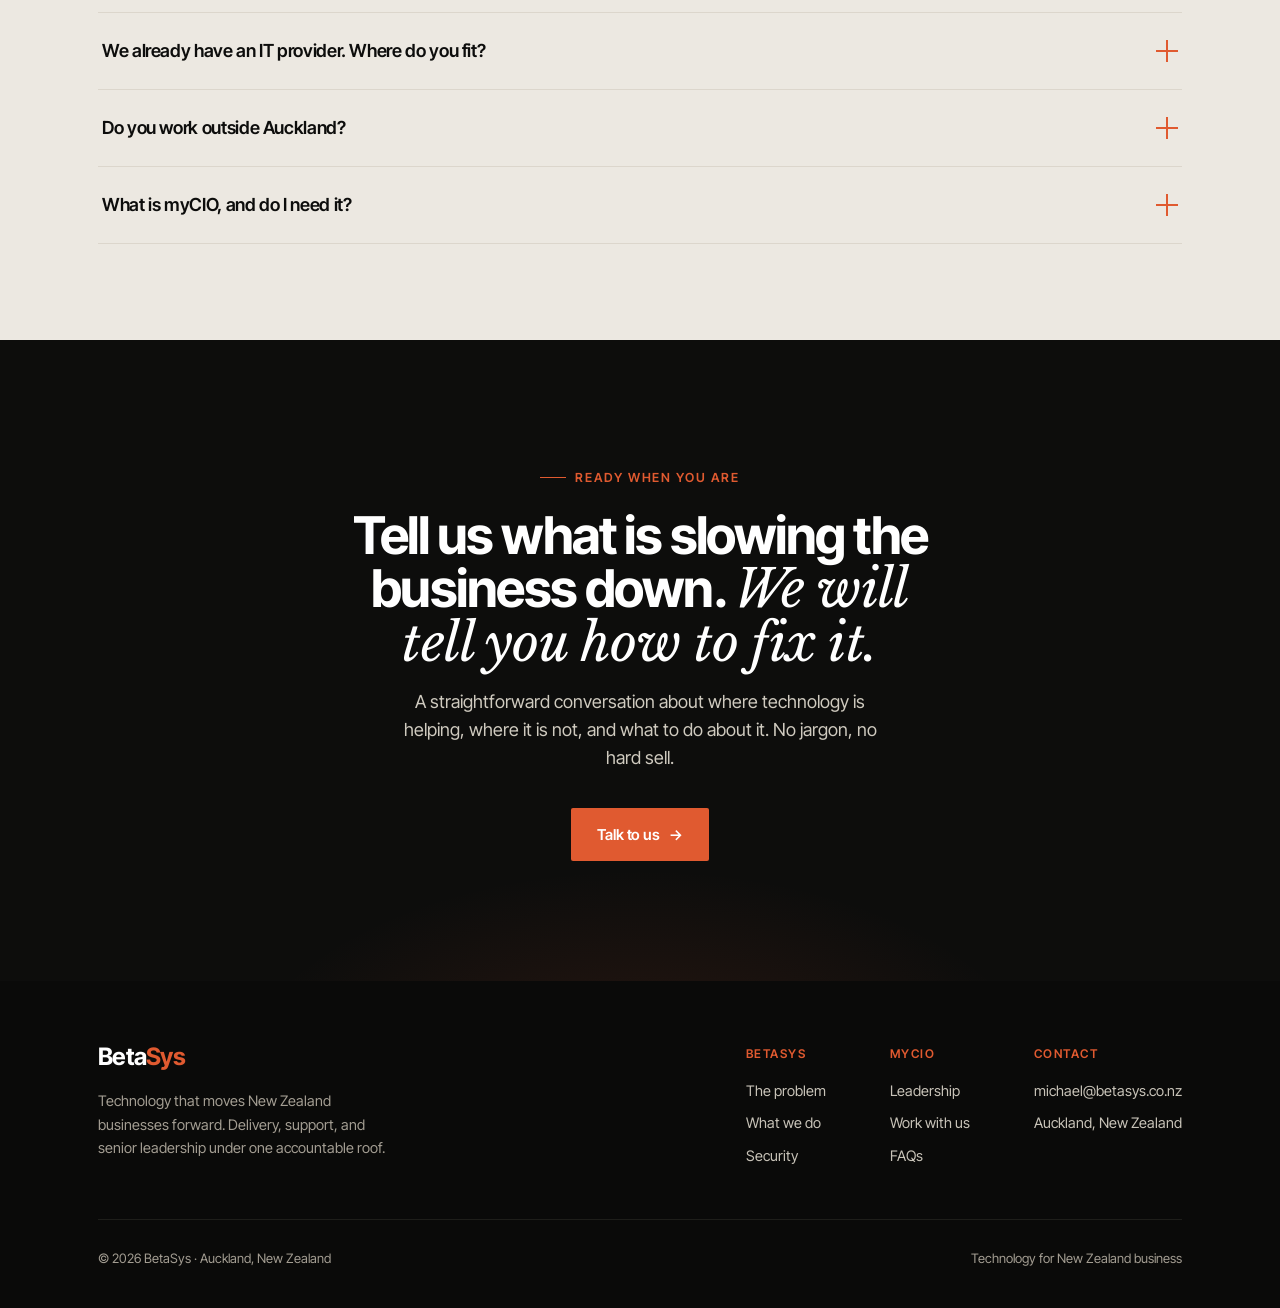
==== commit 329f233b: "Add files via upload" ====
--- a/index.html
+++ b/index.html
@@ -545,7 +545,7 @@
       <div class="layers">
         <div class="lyr rise" data-l="6">
           <span class="ln">06</span>
-          <div class="lbody"><span class="cat">Recovery</span><h3>Recovery you can count on</h3><p>If the worst ever happens, you are already covered. Safe offsite backups held in immutable cloud storage, and a ready-to-go copy in Microsoft Azure if you need it. Back up and running quickly, with little disruption.</p></div>
+          <div class="lbody"><span class="cat">Recovery</span><h3>Recovery you can count on</h3><p>If the worst ever happens, you are already covered. Offsite backups held in immutable storage that cannot be tampered with, a disaster recovery plan ready to run, and recovery tested so you know it works before you ever need it. Back up and trading quickly, with little disruption.</p></div>
         </div>
         <div class="lyr rise" data-l="5">
           <span class="ln">05</span>
@@ -618,7 +618,7 @@
       </details>
       <details class="rise">
         <summary>What happens if we get hit by ransomware?<span class="ic"></span></summary>
-        <div class="faq-body">This is what the six layers are built for. Detection and response runs 24x7, so an attack is caught and contained fast, not discovered on Monday morning. Your backups are held offsite in immutable storage, which means they cannot be encrypted or deleted by an attacker, and a ready-to-go copy sits in Microsoft Azure. If the worst happens, we restore you and get the business trading again with as little disruption as possible. We also help you answer your cyber insurer honestly at renewal, backed by the controls already in place, so your cover holds when you need it.</div>
+        <div class="faq-body">This is what the six layers are built for. Detection and response runs 24x7, so an attack is caught and contained fast, not discovered on Monday morning. Your backups are held offsite in immutable storage, which means they cannot be encrypted or deleted by an attacker, and your disaster recovery is planned and tested so we know it works. If the worst happens, we restore you and get the business trading again with as little disruption as possible. We also help you answer your cyber insurer honestly at renewal, backed by the controls already in place, so your cover holds when you need it.</div>
       </details>
       <details class="rise">
         <summary>We already have an IT provider. Where do you fit?<span class="ic"></span></summary>
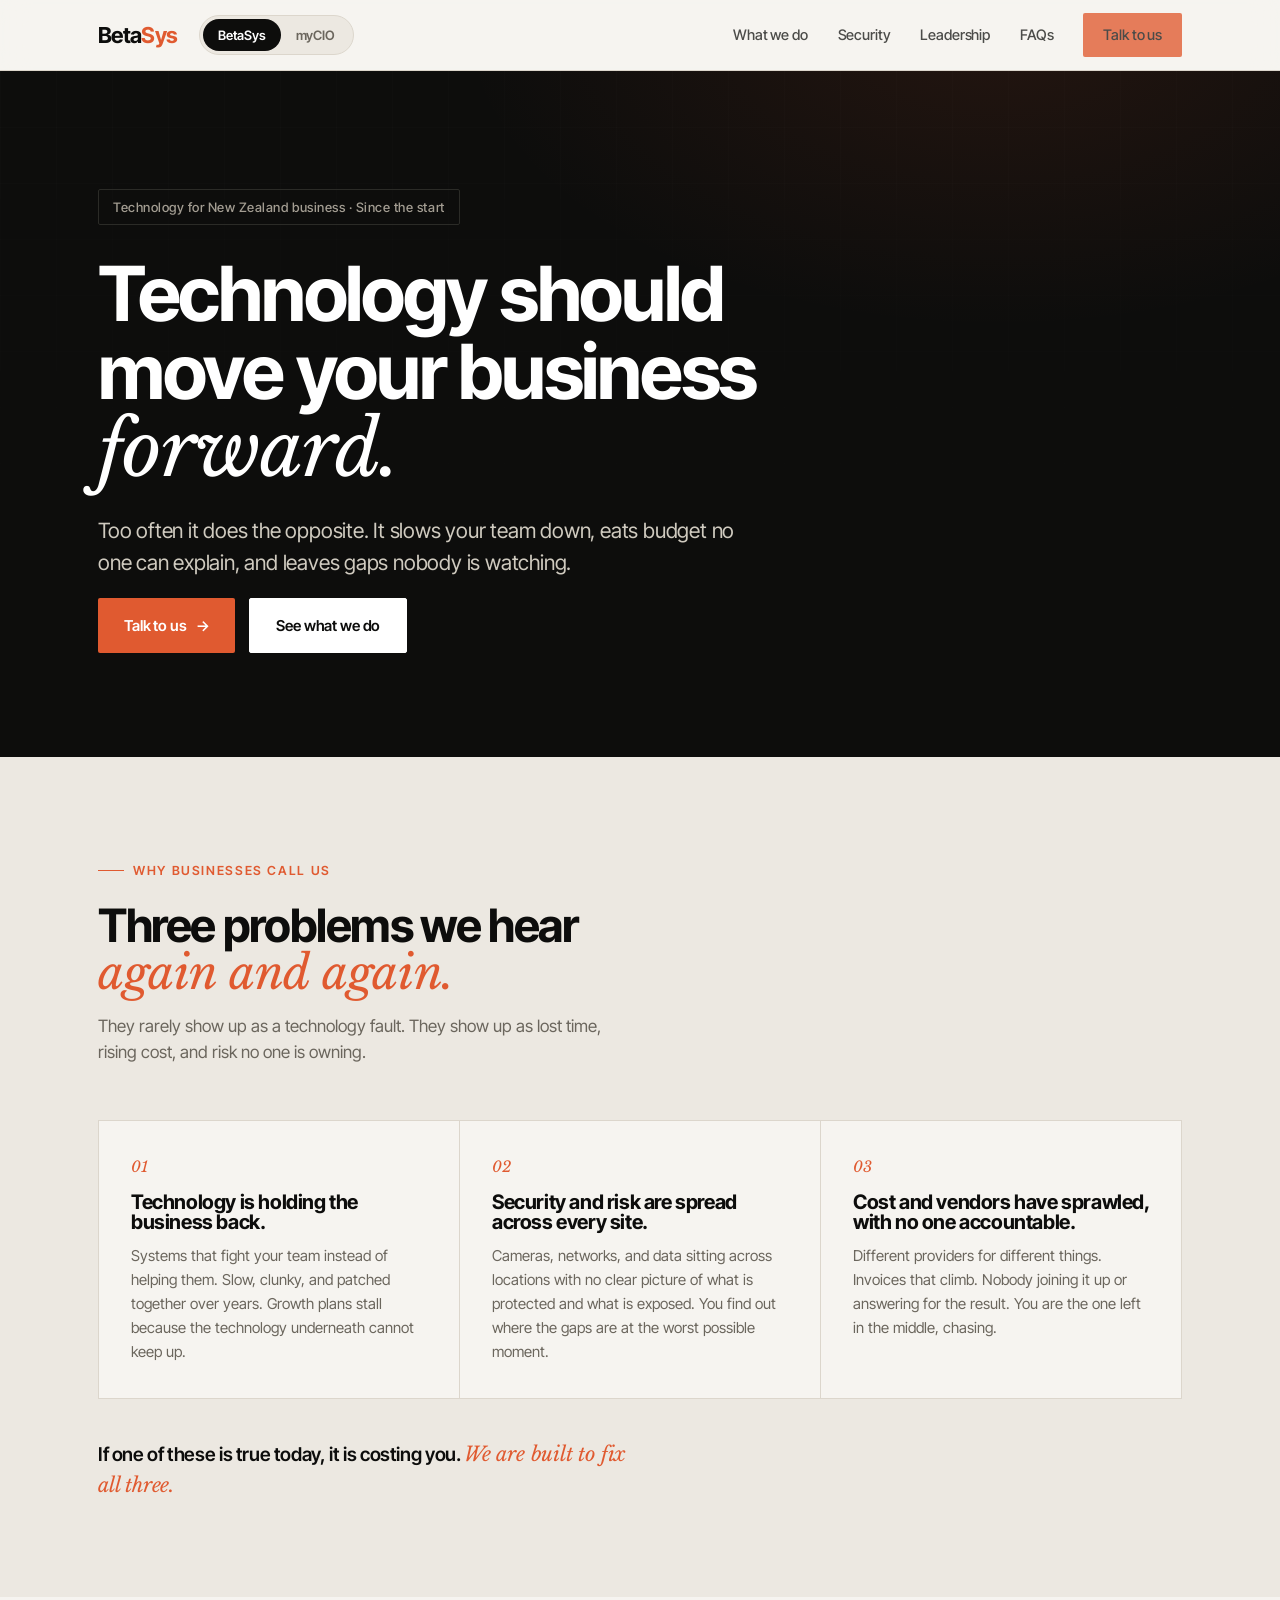
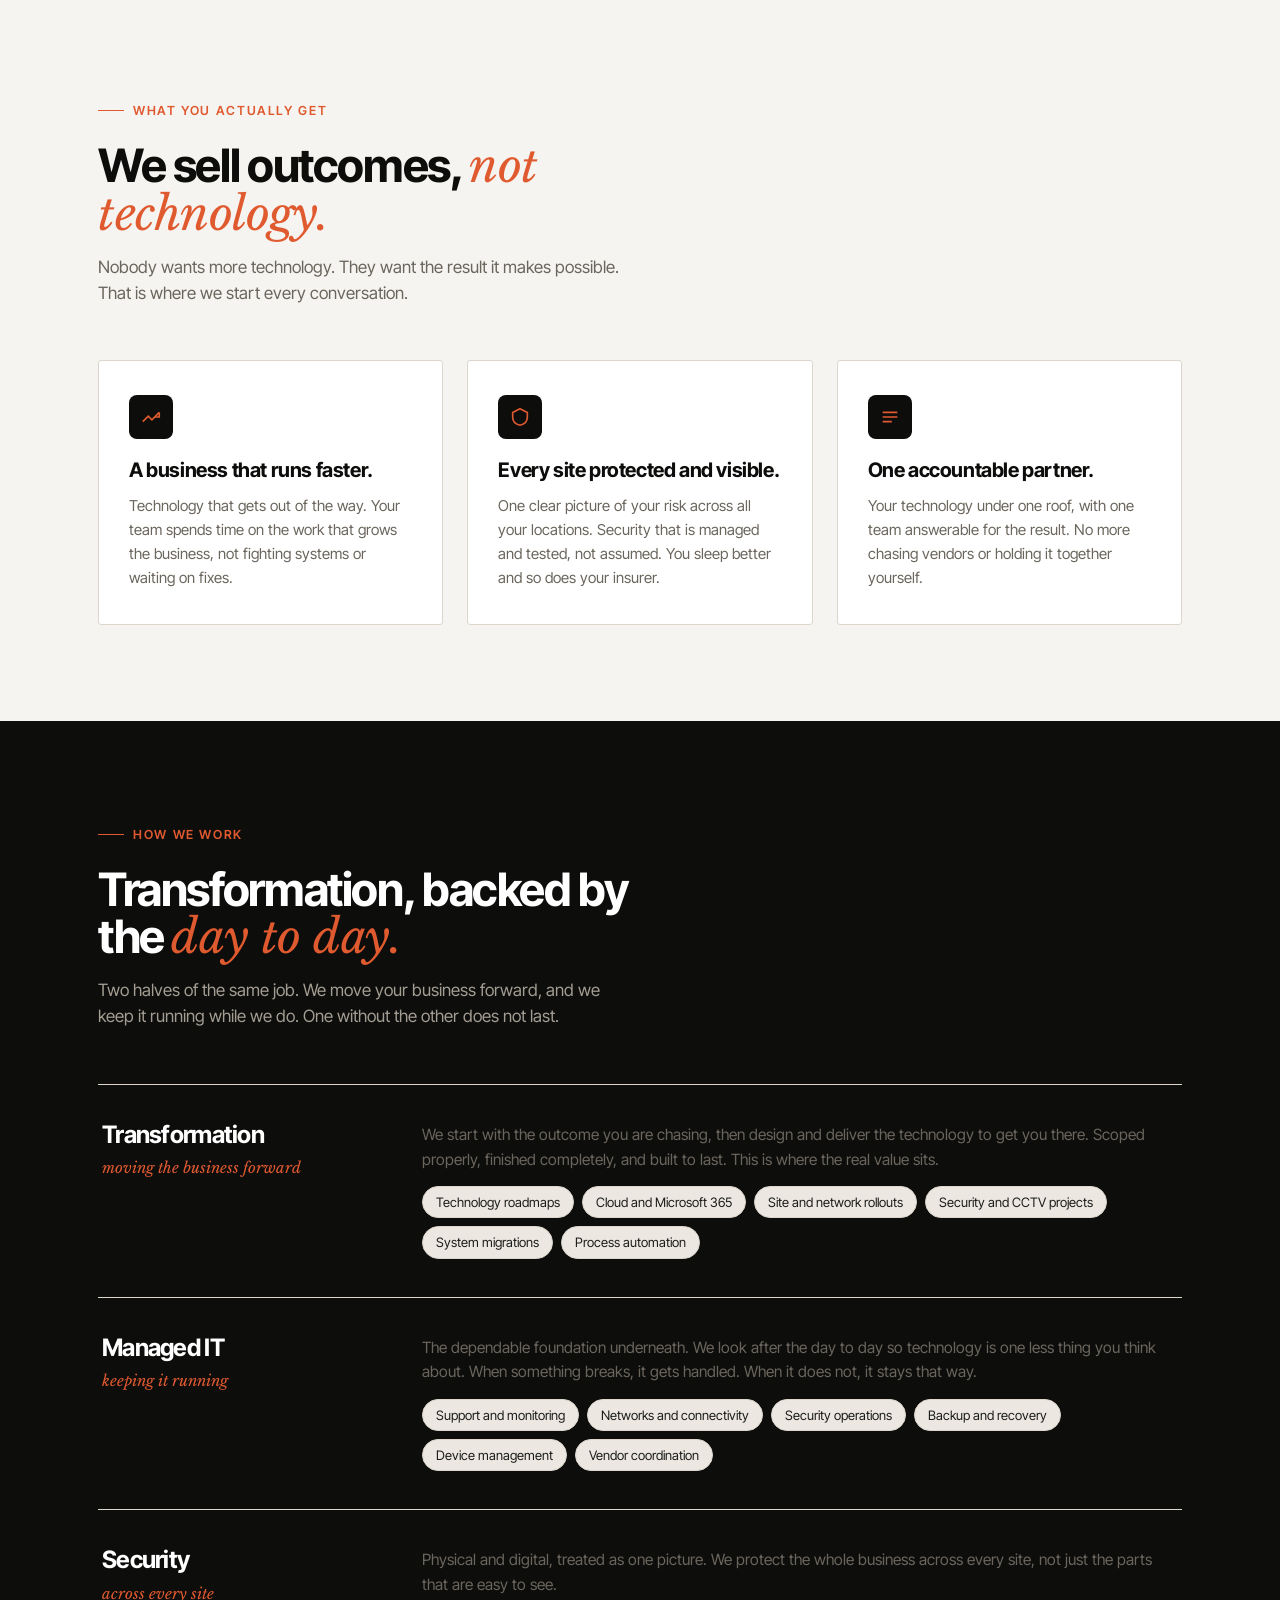
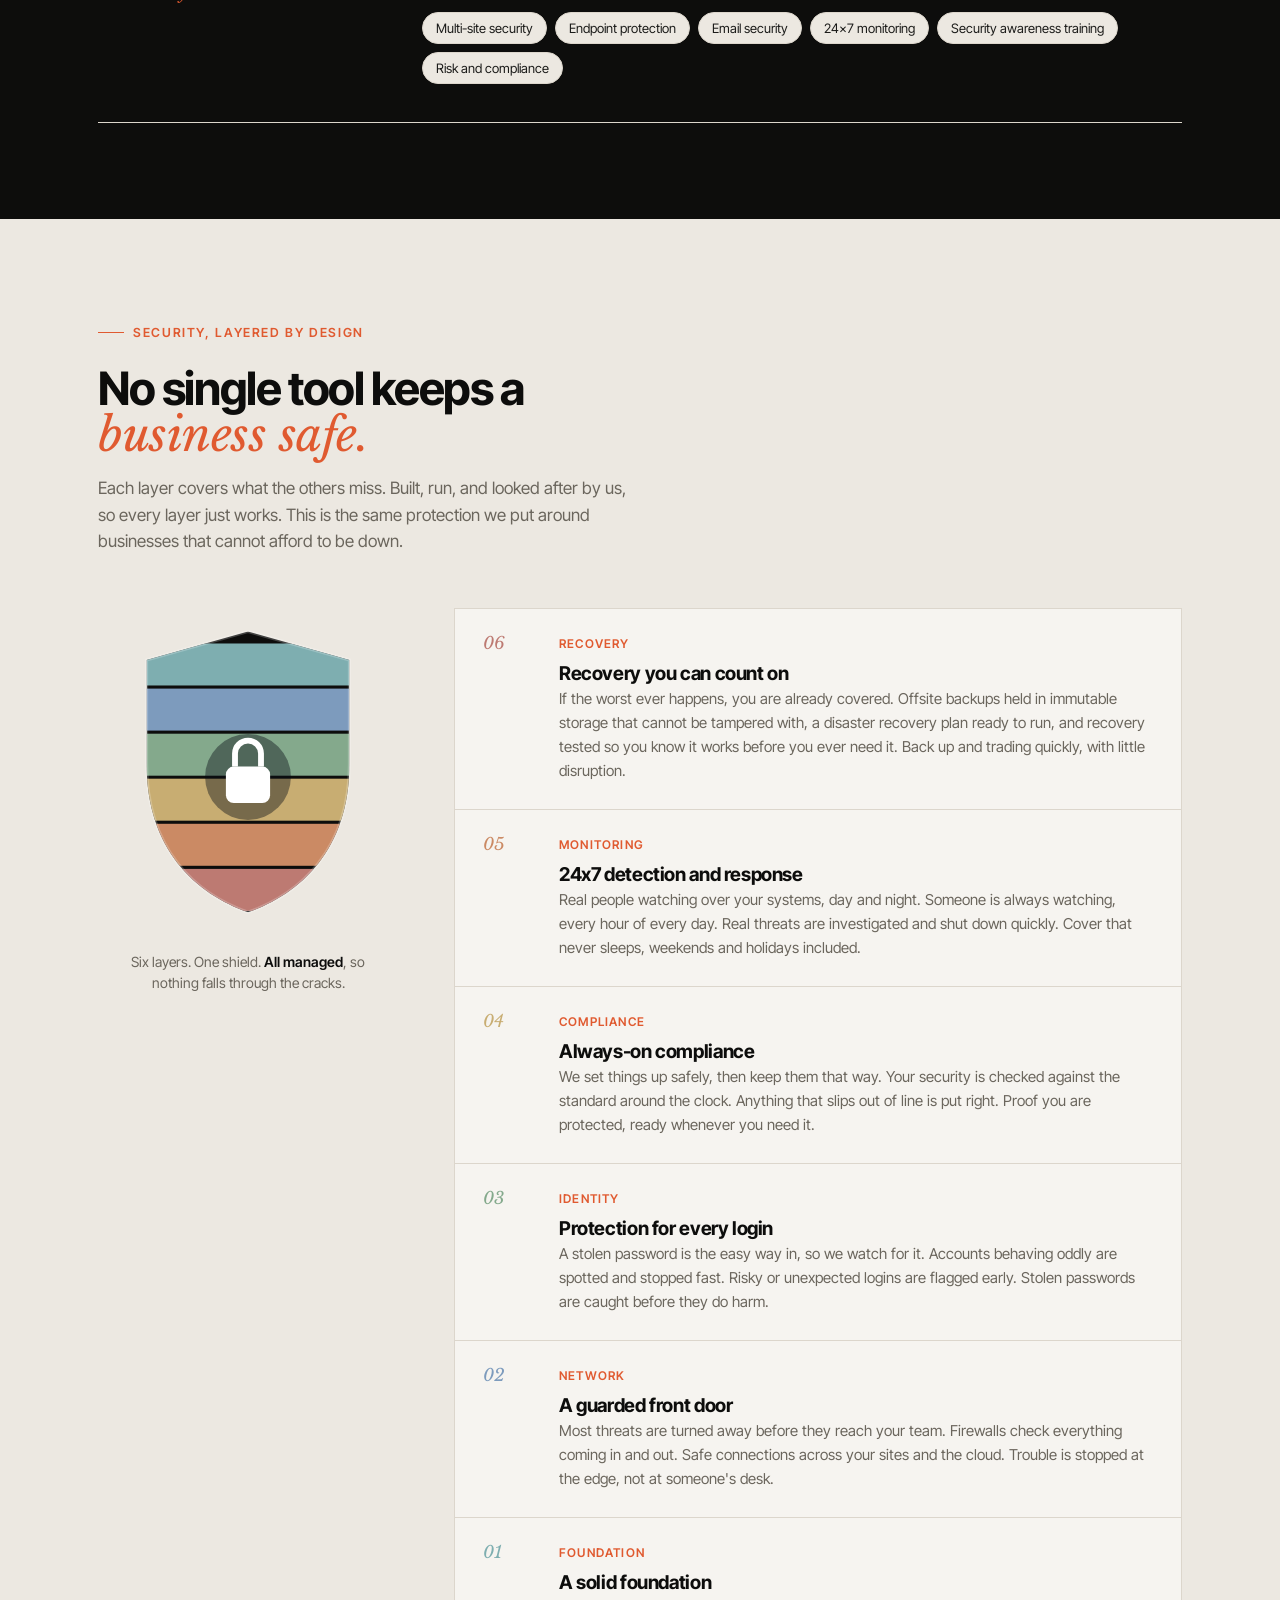
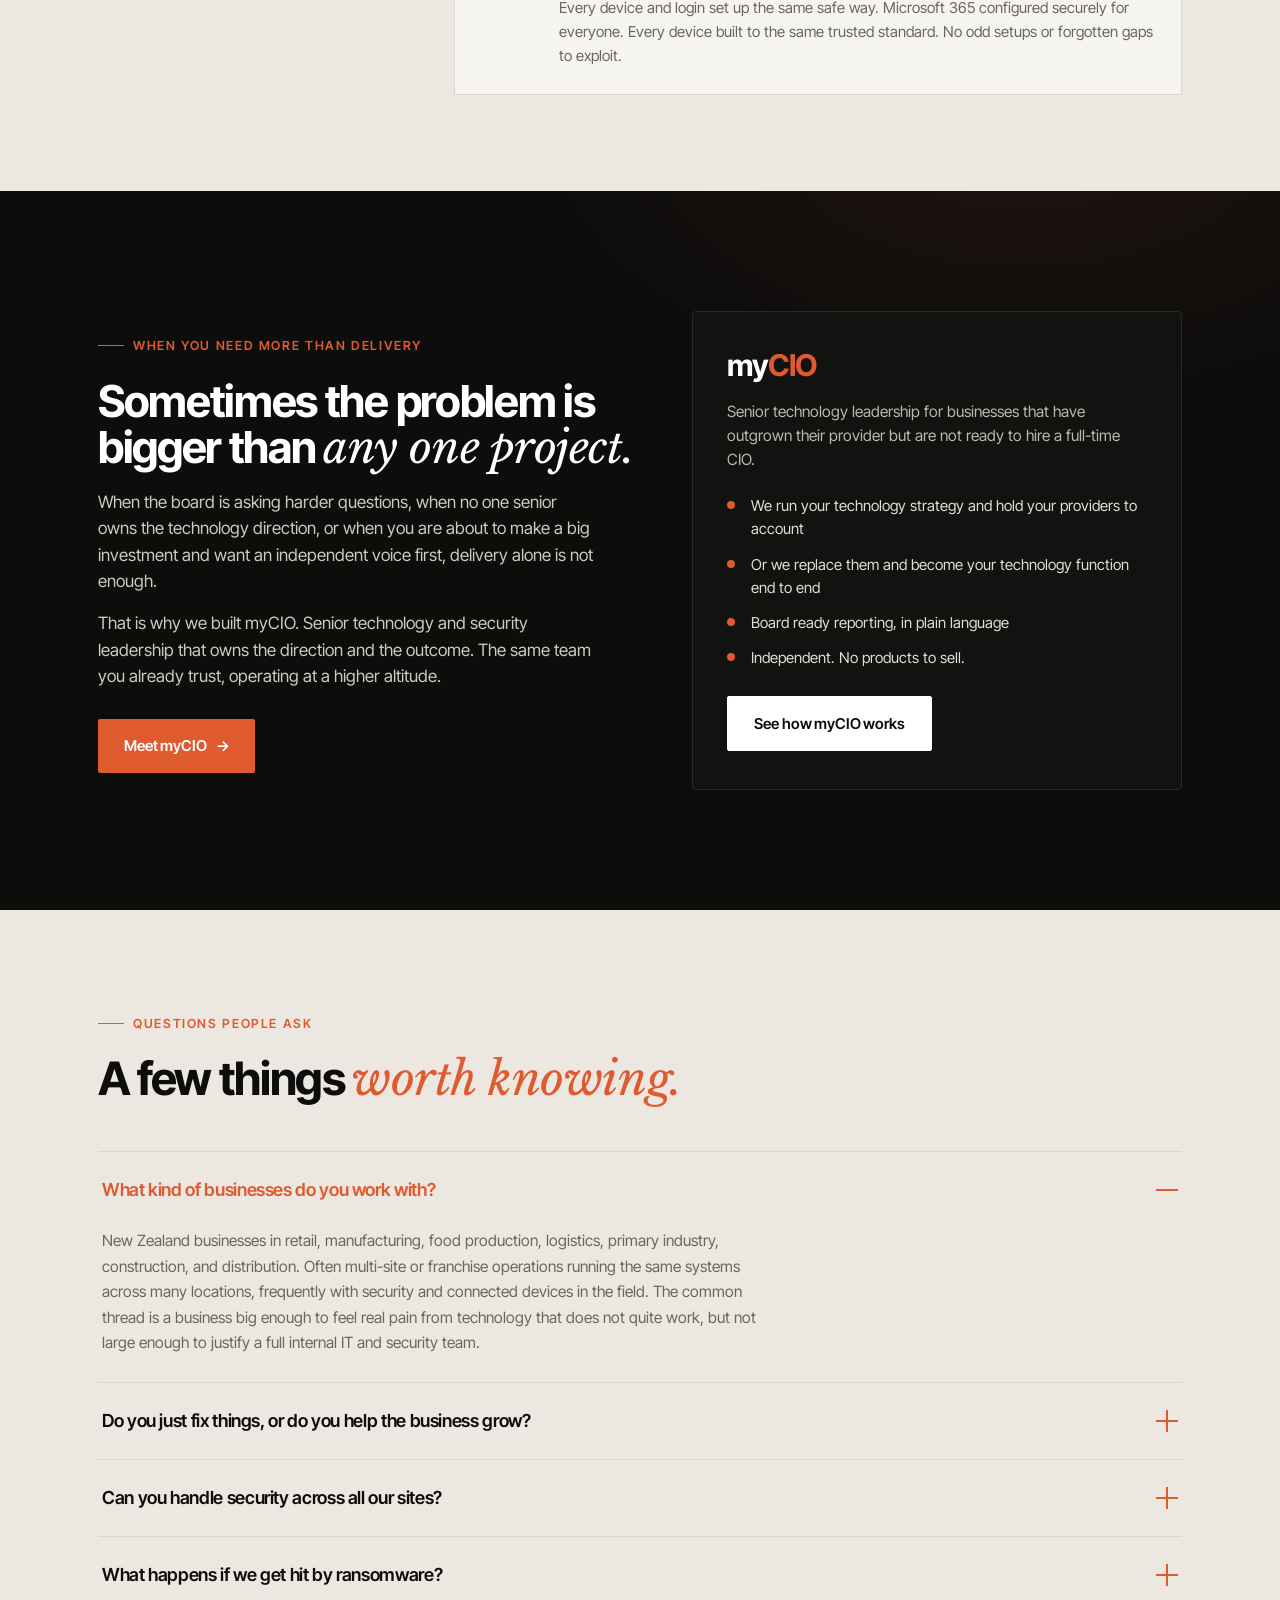
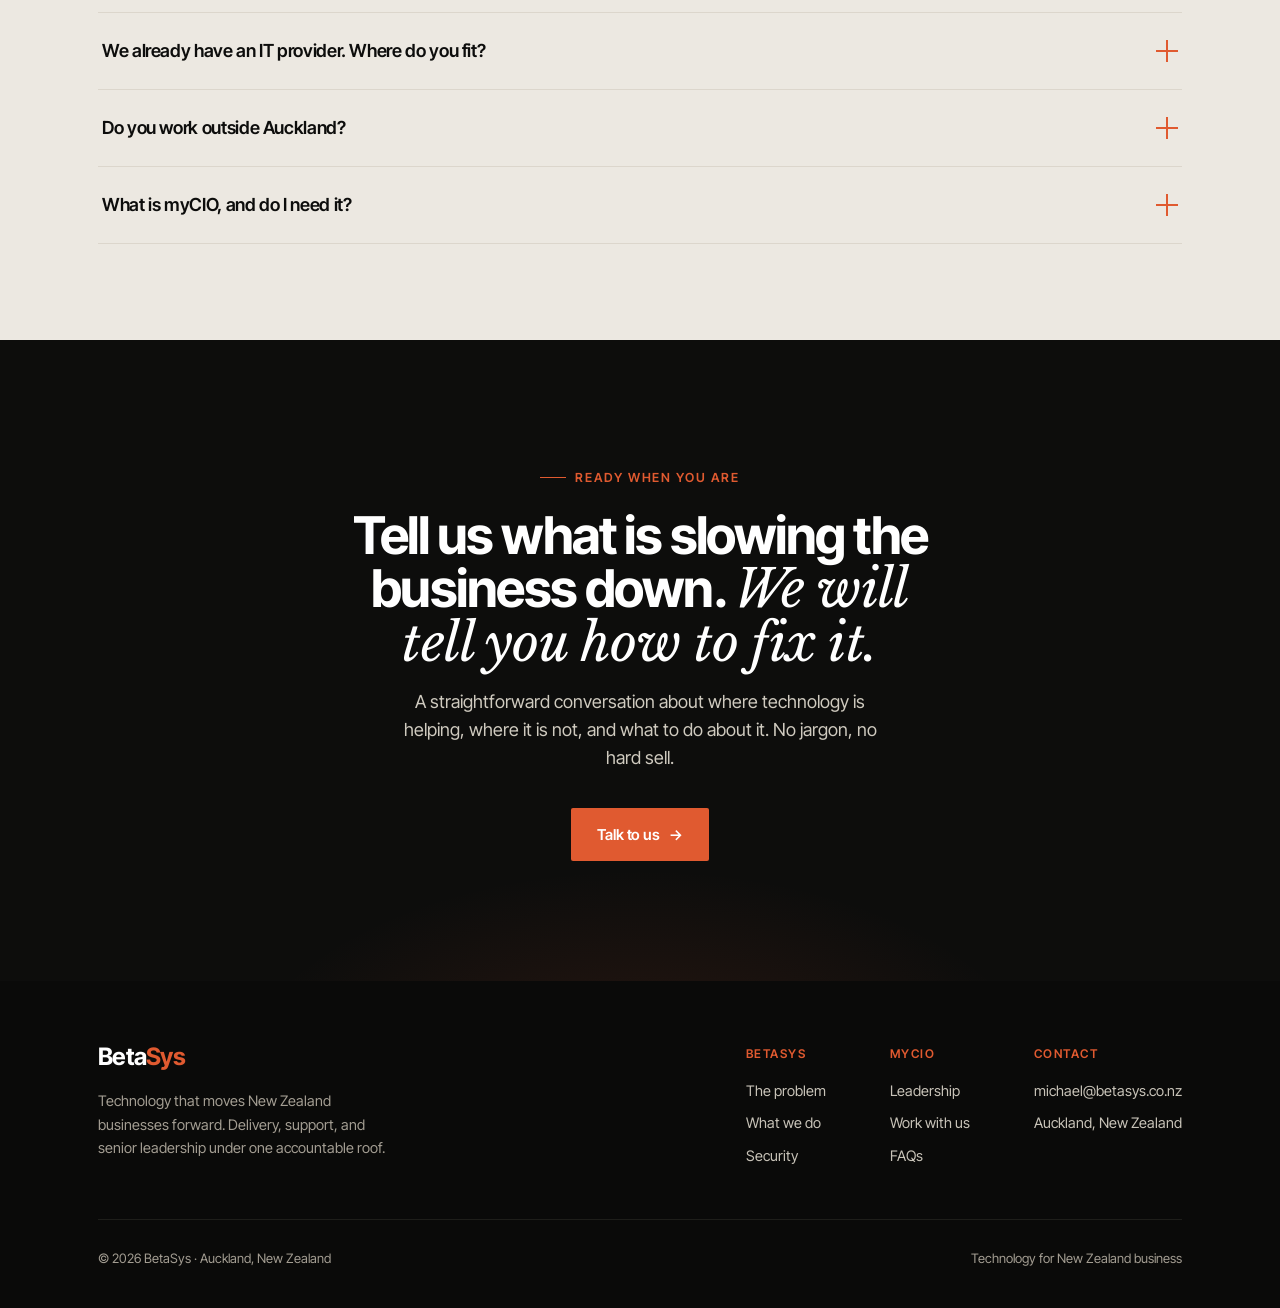
==== commit 0a4f1273: "Add files via upload" ====
--- a/index.html
+++ b/index.html
@@ -425,7 +425,7 @@
       <div class="sign rise">
         <span class="n">02</span>
         <h3>Security and risk are spread across every site.</h3>
-        <p>Cameras, alarms, networks, and data sitting across locations with no clear picture of what is protected and what is exposed. You find out where the gaps are at the worst possible moment.</p>
+        <p>Cameras, networks, and data sitting across locations with no clear picture of what is protected and what is exposed. You find out where the gaps are at the worst possible moment.</p>
       </div>
       <div class="sign rise">
         <span class="n">03</span>
@@ -504,9 +504,9 @@
           <span class="tagline">across every site</span>
         </div>
         <div class="detail">
-          <p>Physical and digital, treated as one picture. From cameras and alarms in the field to the data and systems behind them. We protect the whole business, not just the parts that are easy to see.</p>
+          <p>Physical and digital, treated as one picture. We protect the whole business across every site, not just the parts that are easy to see.</p>
           <div class="items">
-            <span>Multi-site security</span><span>CCTV and alarms</span><span>Access control</span><span>Cyber protection</span><span>Risk assessments</span><span>Compliance support</span>
+            <span>Multi-site security</span><span>Endpoint protection</span><span>Email security</span><span>24x7 monitoring</span><span>Security awareness training</span><span>Risk and compliance</span>
           </div>
         </div>
       </div>
@@ -614,7 +614,7 @@
       </details>
       <details class="rise">
         <summary>Can you handle security across all our sites?<span class="ic"></span></summary>
-        <div class="faq-body">Yes. We treat physical and digital security as one picture. Cameras, alarms, and access control in the field, and the networks, data, and systems behind them. For a multi-site or franchise business, the value is in joining it all up. One clear view of what is protected and what is exposed across every location, managed and tested, not assumed.</div>
+        <div class="faq-body">Yes. We treat physical and digital security as one picture. Cameras in the field, and the networks, data, and systems behind them. For a multi-site or franchise business, the value is in joining it all up. One clear view of what is protected and what is exposed across every location, managed and tested, not assumed.</div>
       </details>
       <details class="rise">
         <summary>What happens if we get hit by ransomware?<span class="ic"></span></summary>
